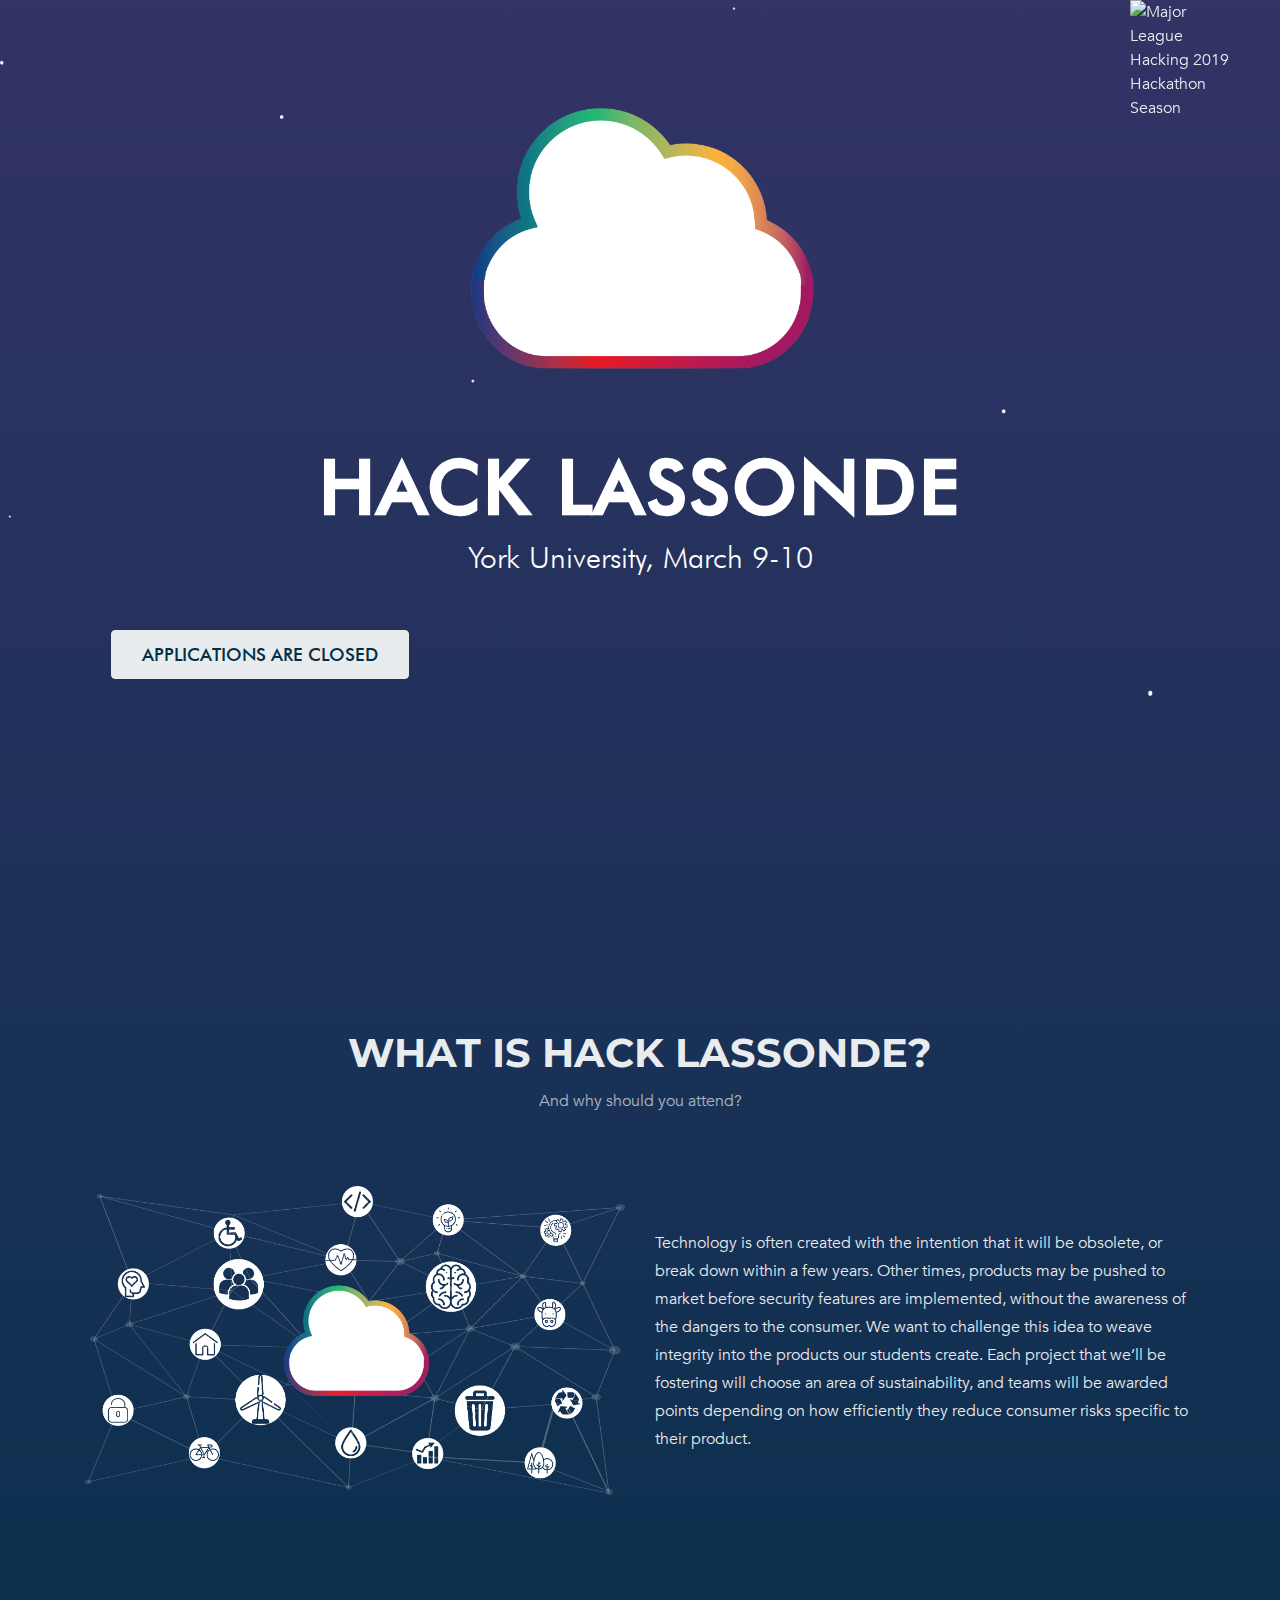
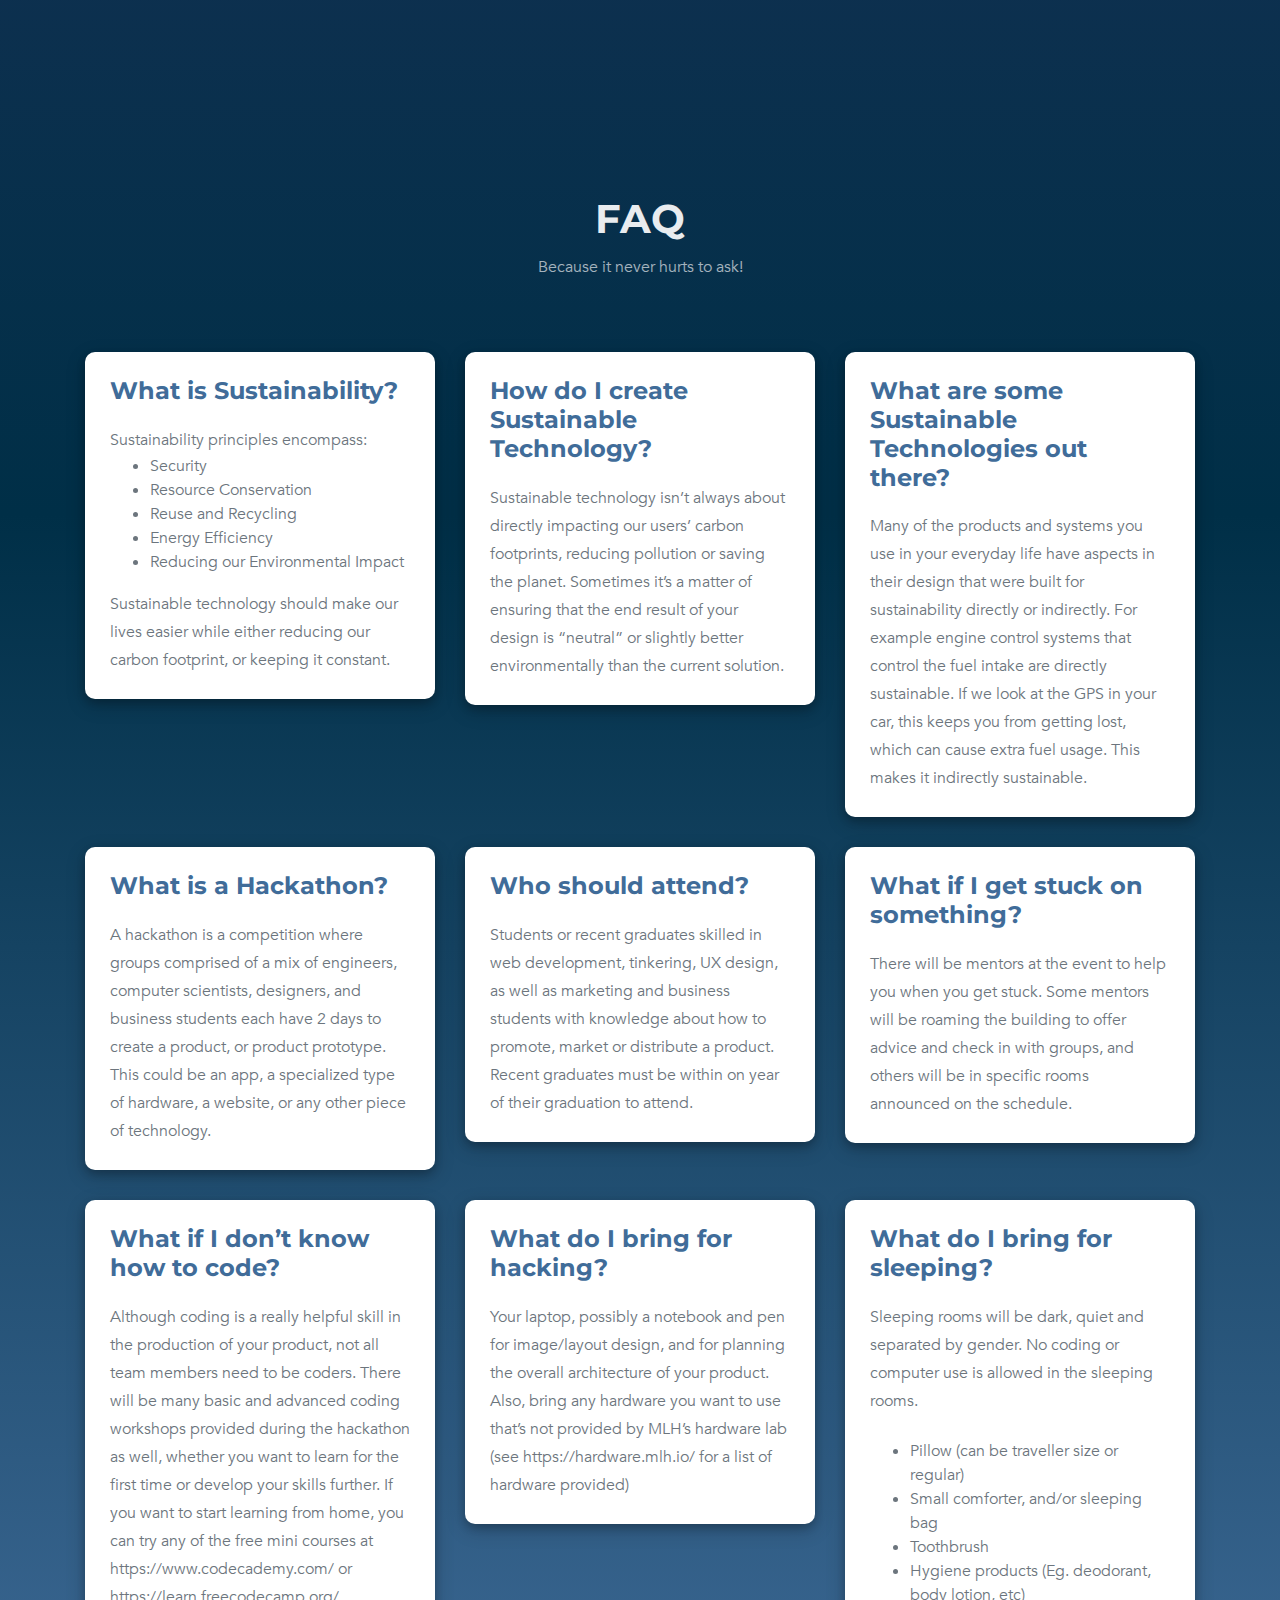
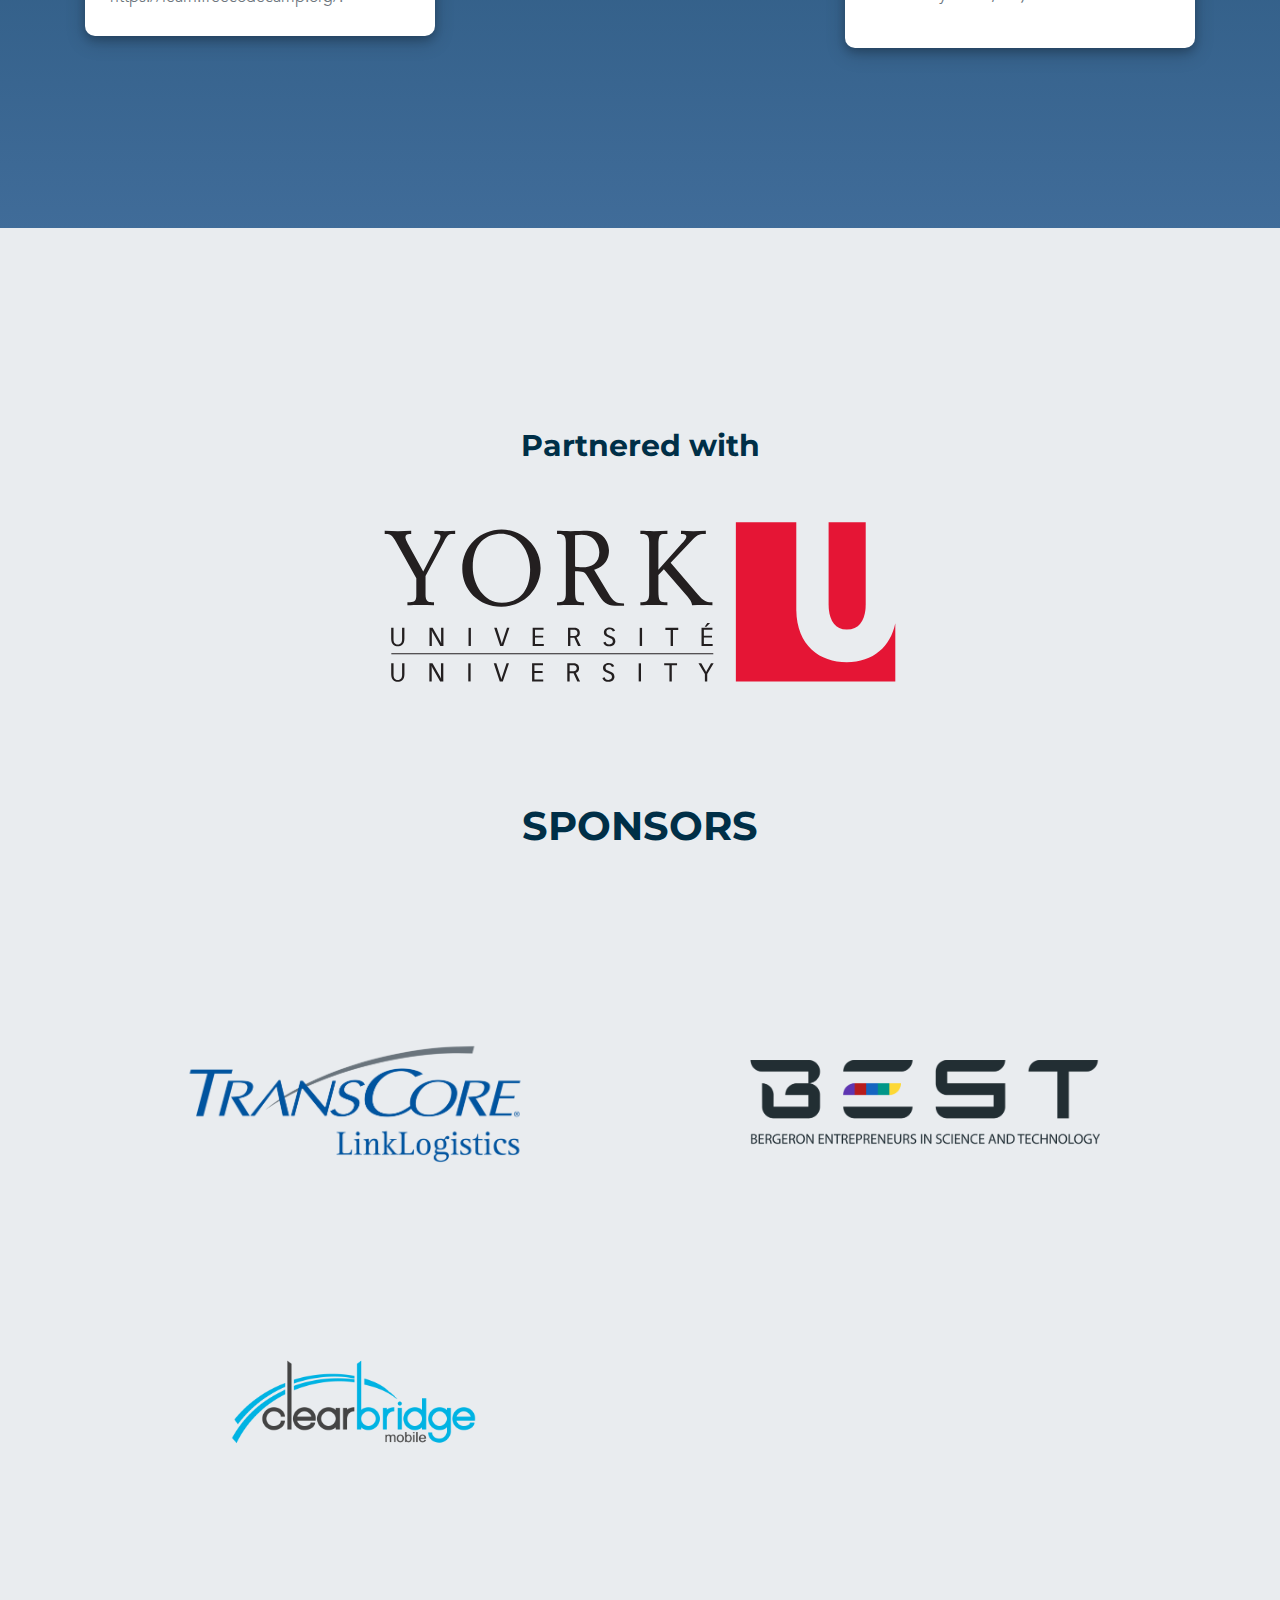
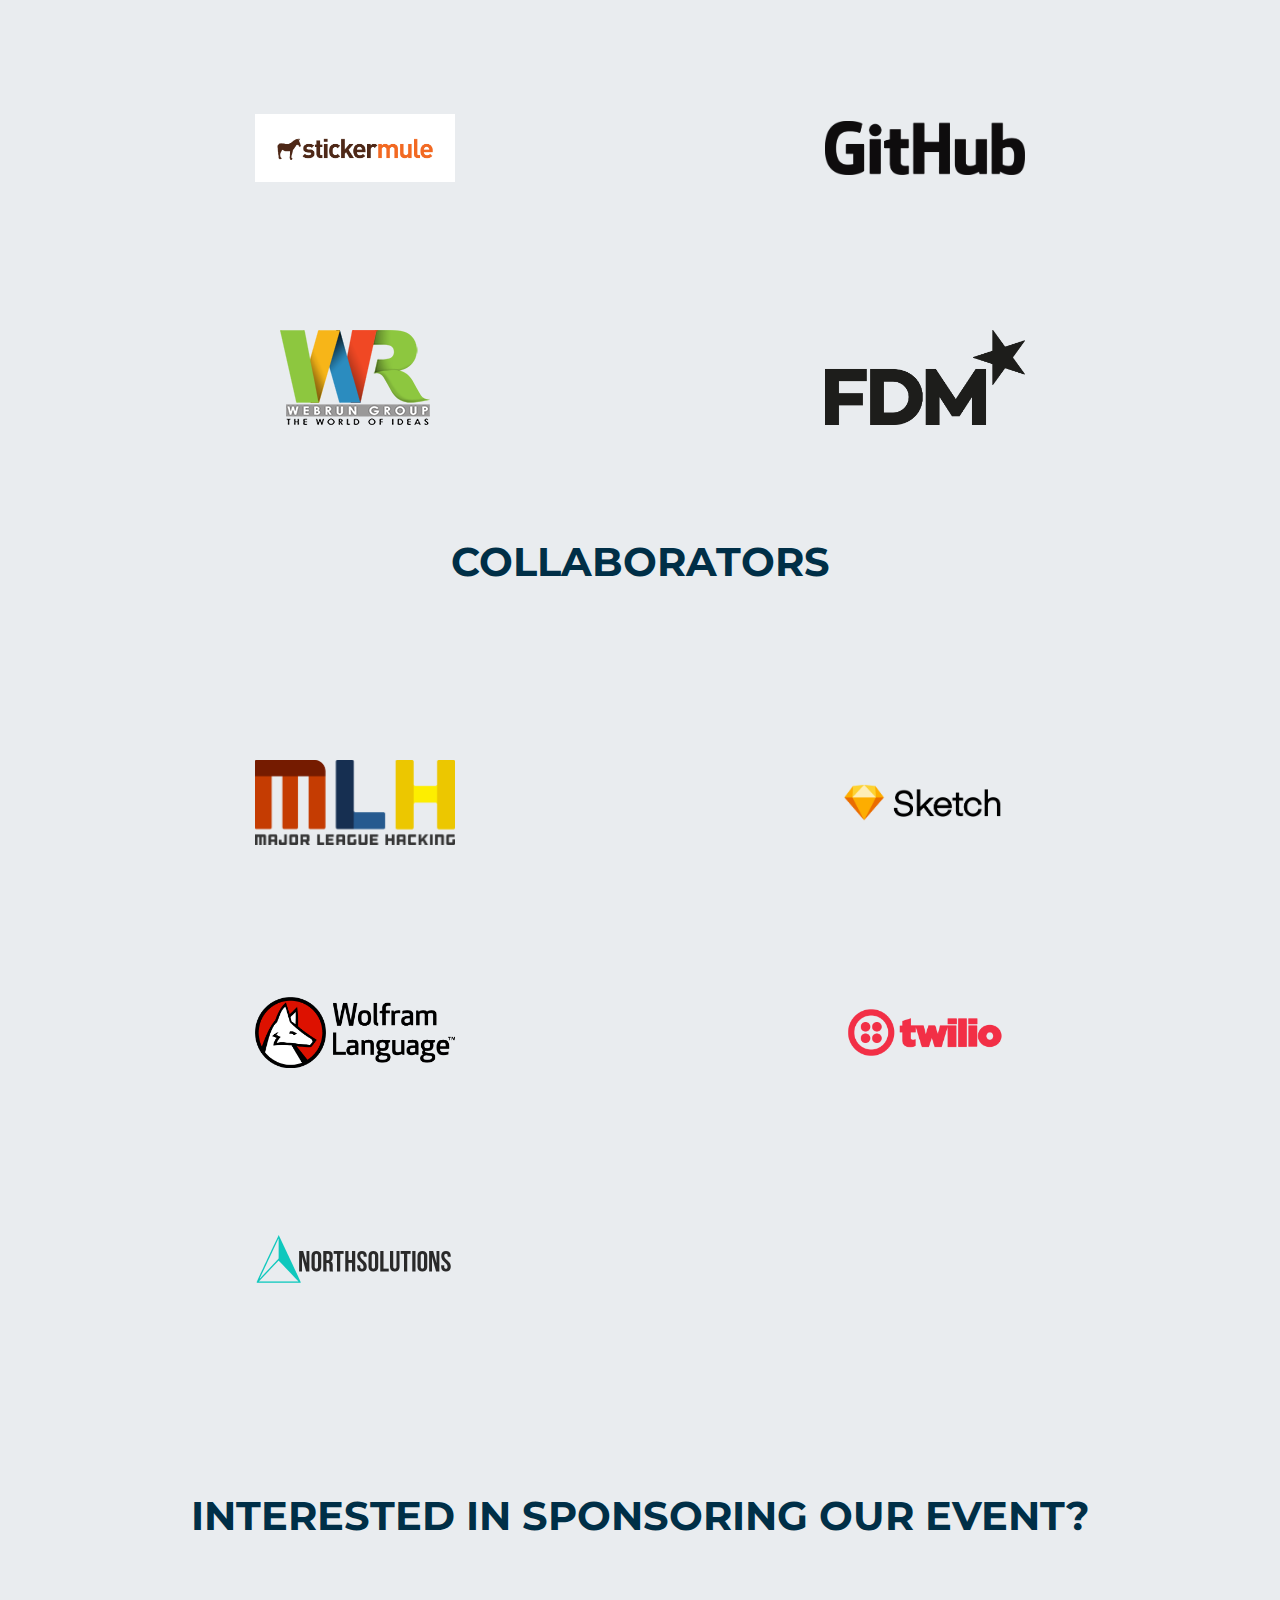
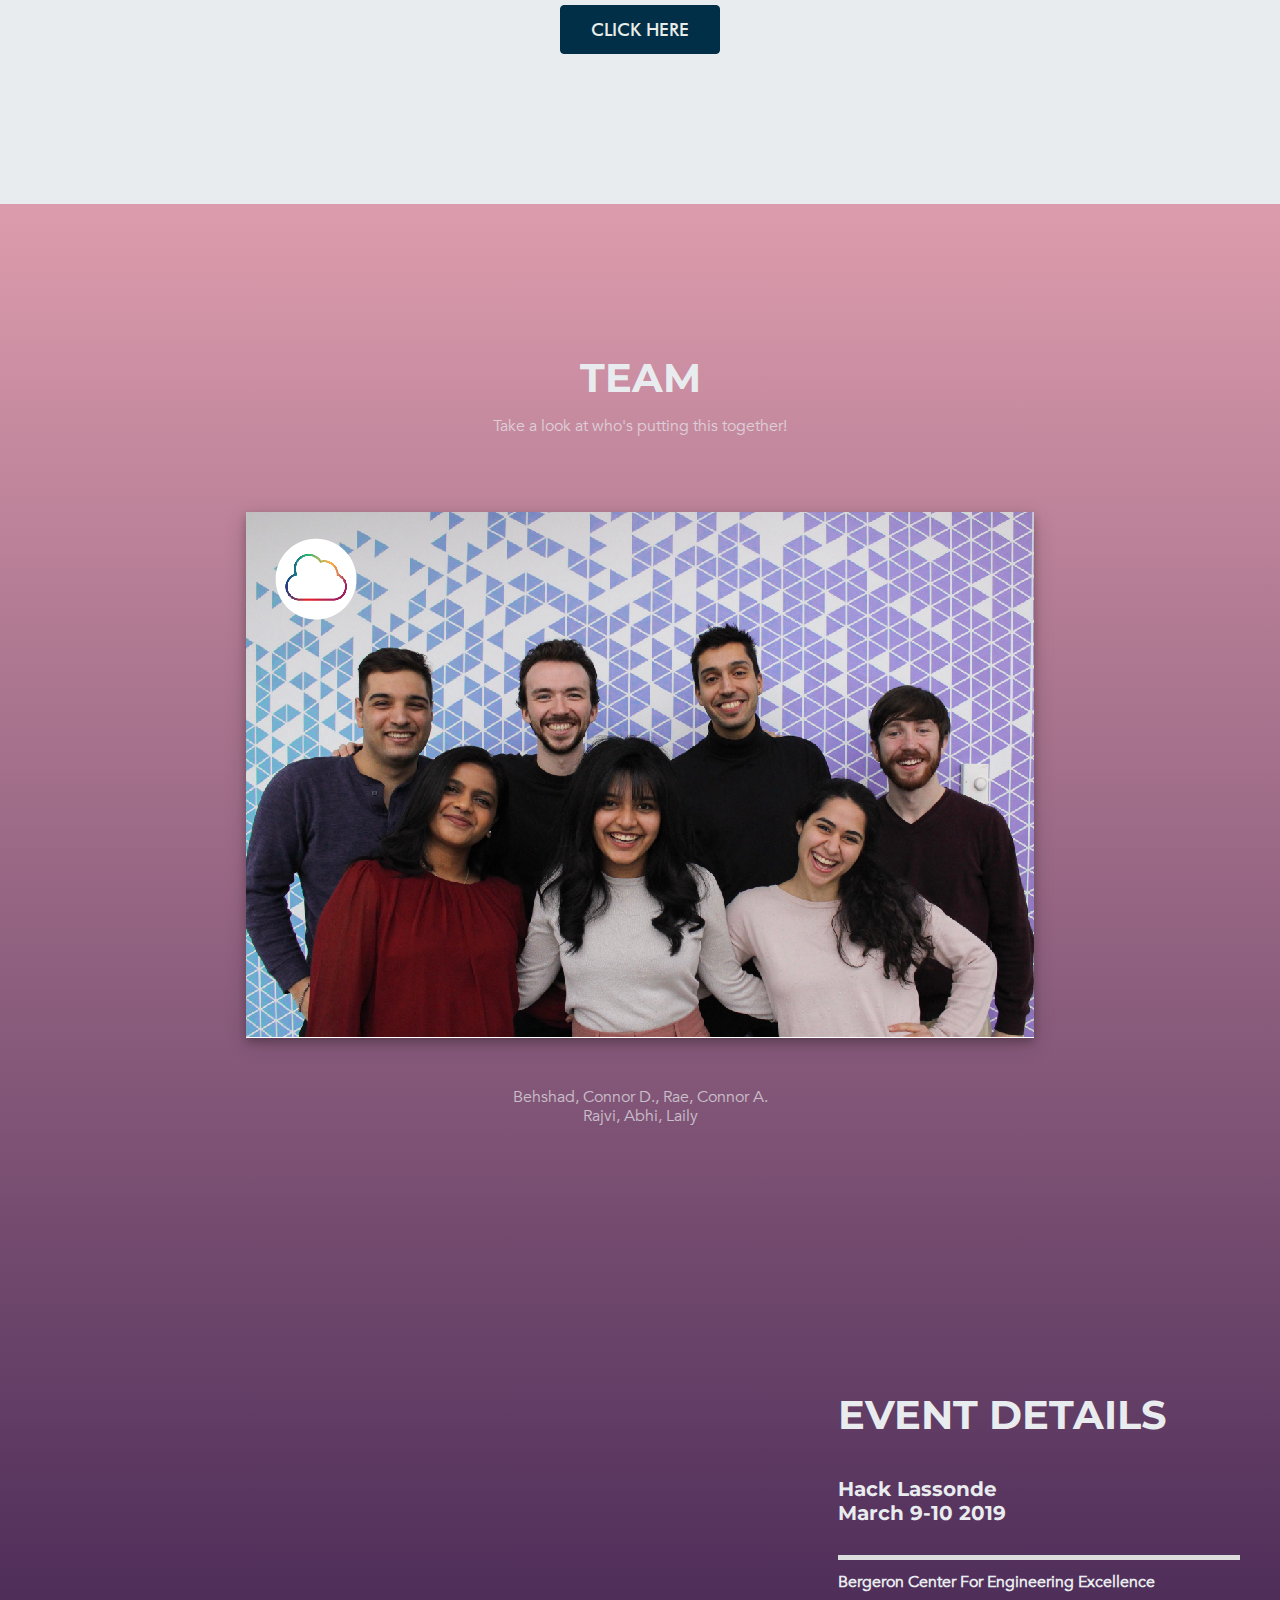
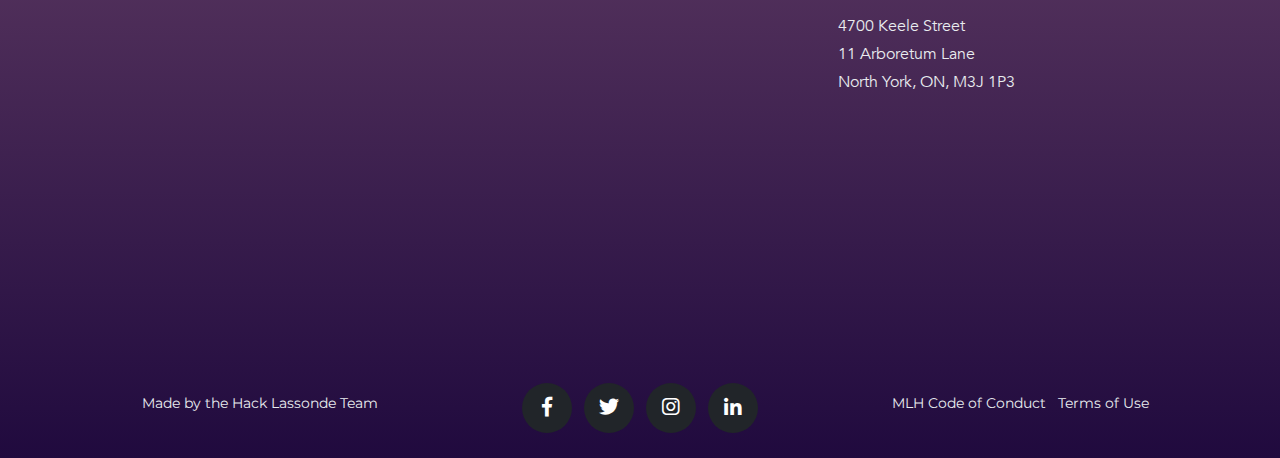
==== index.html @ 2d8fe73e "Fixed centering" ====
<!DOCTYPE html>
<html lang="en">

<head>

  <meta charset="utf-8">
  <meta name="viewport" content="width=device-width, initial-scale=1, shrink-to-fit=no">
  <meta name="description" content="">
  <meta name="author" content="">

  <title>Hack Lassonde</title>

  <!-- Bootstrap core CSS -->
  <link href="vendor/bootstrap/css/bootstrap.min.css" rel="stylesheet">

  <!-- Custom fonts for this template -->
  <link href="vendor/fontawesome-free/css/all.min.css" rel="stylesheet" type="text/css">
  <link href="https://fonts.googleapis.com/css?family=Montserrat:400,700" rel="stylesheet" type="text/css">
  <link href='https://fonts.googleapis.com/css?family=Kaushan+Script' rel='stylesheet' type='text/css'>
  <link href='https://fonts.googleapis.com/css?family=Droid+Serif:400,700,400italic,700italic' rel='stylesheet' type='text/css'>
  <link href='https://fonts.googleapis.com/css?family=Roboto+Slab:400,100,300,700' rel='stylesheet' type='text/css'>
  <link rel="icon" href="img/cloud_opaque.png" type="image/x-icon">

  <!-- Custom styles for this template -->
  <link href="css/agency.css" rel="stylesheet">

</head>
<a id="mlh-trust-badge" style="display:block;max-width:100px;min-width:60px;position:fixed;right:50px;top:0;width:10%;z-index:10000" href="https://mlh.io/seasons/na-2019/events?utm_source=na-hackathon&utm_medium=TrustBadge&utm_campaign=2019-season&utm_content=white" target="_blank"><img src="https://s3.amazonaws.com/logged-assets/trust-badge/2019/mlh-trust-badge-2019-white.svg" alt="Major League Hacking 2019 Hackathon Season" style="width:100%"></a>
<body id="page-top">

  <!-- Navigation -->
  <!-- <nav class="navbar navbar-expand-lg navbar-dark fixed-top" id="mainNav">
    <div class="container">
      <a class="navbar-brand js-scroll-trigger" href="#page-top">HackLassonde</a>
      <button class="navbar-toggler navbar-toggler-right" type="button" data-toggle="collapse" data-target="#navbarResponsive"
        aria-controls="navbarResponsive" aria-expanded="false" aria-label="Toggle navigation">
        Menu
        <i class="fas fa-bars"></i>
      </button>
      <div class="collapse navbar-collapse" id="navbarResponsive">
        <ul class="navbar-nav text-uppercase ml-auto">
          <li class="nav-item">
            <a class="nav-link js-scroll-trigger" href="#sponsors">sponsors</a>
          </li>
          <li class="nav-item">
            <a class="nav-link js-scroll-trigger" href="#FAQ">FAQ</a>
          </li>
          <li class="nav-item">
            <a class="nav-link js-scroll-trigger" href="#about">About</a>
          </li>
          <li class="nav-item">
            <a class="nav-link js-scroll-trigger" href="#team">Team</a>
          </li>
          <li class="nav-item">
            <a class="nav-link js-scroll-trigger" href="#contact">Location</a>
          </li>
        </ul>
      </div>
    </div>
  </nav> -->

  <!-- Header -->
  <header class="masthead">
    
    <div class="container">
      <div class="intro-text">
        <img class="header-cloud" src="./img/cloud_opaque.png" alt="">
        <div class="intro-heading text-uppercase">Hack Lassonde</div>
        <div class="intro-lead-in">York University, March 9-10</div>
        <div class="row">
          <div class="col-lg-4"><a class="btn btn-primary btn-xl text-uppercase button-space " href="" target="_blank">Applications are Closed</a><br></div>
          
        </div>
          <!--<div class="row">
            </div>
            <div class="col-lg-4">
              <a class="typeform-share btn btn-primary btn-xl text-uppercase button-space" href="https://hacklassonde1.typeform.com/to/OQVfXn" data-mode="drawer_left" target="_blank">Volunteer application</a> <script> (function() { var qs,js,q,s,d=document, gi=d.getElementById, ce=d.createElement, gt=d.getElementsByTagName, id="typef_orm_share", b="https://embed.typeform.com/"; if(!gi.call(d,id)){ js=ce.call(d,"script"); js.id=id; js.src=b+"embed.js"; q=gt.call(d,"script")[0]; q.parentNode.insertBefore(js,q) } })() </script><br>
            </div>
            <div class="col-lg-4">
              <a class="typeform-share btn btn-primary btn-xl text-uppercase button-space" href="https://hacklassonde1.typeform.com/to/SZnZGF" data-mode="drawer_left" target="_blank">Mentorship application</a> <script> (function() { var qs,js,q,s,d=document, gi=d.getElementById, ce=d.createElement, gt=d.getElementsByTagName, id="typef_orm_share", b="https://embed.typeform.com/"; if(!gi.call(d,id)){ js=ce.call(d,"script"); js.id=id; js.src=b+"embed.js"; q=gt.call(d,"script")[0]; q.parentNode.insertBefore(js,q) } })() </script><br>
              <div class="col-sm-1"></div>
            </div>
            <div class="col-lg-4">
              <a class="btn btn-primary btn-xl text-uppercase js-scroll-trigger button-space " href="#sponsors">Sponsorship details</a>
            </div>
            
          </div>-->
          
          

          <!--<div class="row">
            <div class="col-lg-12 text-center">
              <a class="btn btn-primary btn-xl text-uppercase js-scroll-trigger button-space" href="#FAQ">FAQ</a>
            </div>
          </div> -->          <!-- <div class="col-sm-3"></div> -->
        <!-- </div> -->
        

      </div>
      <div class="star-bg-1 star-bg-1-show" id="stars-1"></div>
      <div class="star-bg-2" id="stars-2"></div>
    </div>
    
  </header>

  <!-- sponsors -->
  <!-- <section id="sponsors">
    <div class="container">
      <div class="row">
        <div class="col-lg-12 text-center">
          <h2 class="section-heading text-uppercase">What is Hack Lassonde?</h2>
          <h3 class="section-subheading text-muted">And why should you attend?</h3>
        </div>
      </div>
      <div class="row text-center">
        <div class="col-md-4">
          <span class="fa-stack fa-4x">
            <i class="fas fa-circle fa-stack-2x text-primary"></i>
            <i class="fas fa-shopping-cart fa-stack-1x fa-inverse"></i>
          </span>
          <h4 class="service-heading">Sustainability</h4>
          <p class="text-muted">Sustainability is a very important topic in the Tech Sector today, and its the primary
            theme of our Hackathon.</p>
        </div>
        <div class="col-md-4">
          <span class="fa-stack fa-4x">
            <i class="fas fa-circle fa-stack-2x text-primary"></i>
            <i class="fas fa-lock fa-stack-1x fa-inverse"></i>
          </span>
          <h4 class="service-heading">Privacy</h4>
          <p class="text-muted">In technology, privacy is a very important sub issue of Sustainability. Many of our
            modern devices take in a plethora of data, and that data needs to be managed appropriately.</p>
        </div>
        <div class="col-md-4">
          <span class="fa-stack fa-4x">
            <i class="fas fa-circle fa-stack-2x text-primary"></i>
            <i class="fas fa-laptop fa-stack-1x fa-inverse"></i>
          </span>
          <h4 class="service-heading">Technology</h4>
          <p class="text-muted">In a hacking environment, you'll be introduced to a variety of new technologies that
            you haven't used before. </p>
        </div>

      </div>
    </div>
  </section> -->
  <section id="about">
    <div class="container">
      <div class="row">
        <div class="col-lg-12 text-center">
          <h2 class="section-heading text-uppercase">What is Hack Lassonde?</h2>
          <h3 class="section-subheading">And why should you attend?</h3>
        </div>
      </div>
      <div class="row">
        <div class="col-lg-6">
          <img class="node-img" src="./img/node_graphic.png" alt="">
        </div>
        <div class="col-lg-6 align-self-center">
          <p class="about-text">
            Technology is often created with the intention that it will be obsolete, or break down within a few years.
            Other times, products may be pushed to market before security features are implemented, without the
            awareness of the dangers to the consumer.
            We want to challenge this idea to weave integrity into the products our students create. Each project that
            we’ll be fostering will choose an area of sustainability, and teams will be awarded points depending on how
            efficiently they reduce consumer risks specific to their product.
          </p>

        </div>
      </div>
      
    </div>
  </section>

  <!-- FAQs -->
  <section id="FAQ">
    <div class="container">
      <div class="row">
        <div class="col-lg-12 text-center">
          <h2 class="section-heading">FAQ</h2>
          <h3 class="section-subheading">Because it never hurts to ask!</h3>
          <!-- <h3 class="section-subheading text-muted">Lorem ipsum dolor sit amet consectetur.</h3> -->
        </div>
      </div>
      <div class="row">
        <div class="col-md-4 col-sm-6 portfolio-item">
          <a class="portfolio-link" data-toggle="modal" href="#portfolioModal1">
            <!-- <img class="img-fluid" src="img/portfolio/01-thumbnail.jpg" alt=""> -->
          </a>
          <div class="portfolio-caption">
            <h4>What is Sustainability?</h4>
            <p class="text-muted">Sustainability principles encompass:</p>
            <ul class="text-muted">
              <li>Security</li>
              <li>Resource Conservation</li>
              <li>Reuse and Recycling</li>
              <li>Energy Efficiency</li>
              <li>Reducing our Environmental Impact</li>
            </ul>
            <p class="text-muted">Sustainable technology should make our lives easier while either reducing our carbon footprint, or keeping it constant.</p>
          </div>
        </div>
        <div class="col-md-4 col-sm-6 portfolio-item">
          <a class="portfolio-link" data-toggle="modal" href="#portfolioModal1">
            <!-- <img class="img-fluid" src="img/portfolio/01-thumbnail.jpg" alt=""> -->
          </a>
          <div class="portfolio-caption">
            <h4>How do I create Sustainable Technology?</h4>
            <p class="text-muted">Sustainable technology isn’t always about directly impacting our users’ carbon footprints, reducing pollution or saving the planet. Sometimes it’s a matter of ensuring that the end result of your design is “neutral” or slightly better environmentally than the current solution.</p>
          </div>
        </div>
        <div class="col-md-4 col-sm-6 portfolio-item">
          <a class="portfolio-link" data-toggle="modal" href="#portfolioModal1">
            <!-- <img class="img-fluid" src="img/portfolio/01-thumbnail.jpg" alt=""> -->
          </a>
          <div class="portfolio-caption">
            <h4>What are some Sustainable Technologies out there?</h4>
            <p class="text-muted">Many of the products and systems you use in your everyday life have aspects in their design that were built for sustainability directly or indirectly. For example engine control systems that control the fuel intake are directly sustainable. If we look at the GPS in your car, this keeps you from getting lost, which can cause extra fuel usage. This makes it indirectly sustainable.</p>
          </div>
        </div>
        <div class="col-md-4 col-sm-6 portfolio-item">
          <a class="portfolio-link" data-toggle="modal" href="#portfolioModal1">
            <!-- <img class="img-fluid" src="img/portfolio/01-thumbnail.jpg" alt=""> -->
          </a>
          <div class="portfolio-caption">
            <h4>What is a Hackathon?</h4>
            <p class="text-muted">A hackathon is a competition where groups comprised of a mix of engineers, computer
              scientists, designers, and business students each have 2 days to create a product, or product prototype.
              This could be an app, a specialized type of hardware, a website, or any other piece of technology. </p>
          </div>
        </div>
        <div class="col-md-4 col-sm-6 portfolio-item">
          <a class="portfolio-link" data-toggle="modal" href="#portfolioModal2">

            <!-- <img class="img-fluid" src="img/portfolio/02-thumbnail.jpg" alt=""> -->
          </a>
          <div class="portfolio-caption">
            <h4>Who should attend?</h4>
            <p class="text-muted">Students or recent graduates skilled in web development, tinkering, UX design, as
              well as marketing and business students with knowledge about how to promote, market or distribute a
              product.</p>
              <p class="text-muted">Recent graduates must be within on year of their graduation to attend.</p>
          </div>
        </div>

        <div class="col-md-4 col-sm-6 portfolio-item">
          <a class="portfolio-link" data-toggle="modal" href="#portfolioModal4">
            <!-- <img class="img-fluid" src="img/portfolio/04-thumbnail.jpg" alt=""> -->
          </a>
          <div class="portfolio-caption">
            <h4>What if I get stuck on something?</h4>
            <p class="text-muted">There will be mentors at the event to help you when you get stuck. Some mentors will
              be roaming the building to offer advice and check in with groups, and others will be in specific rooms
              announced on the schedule.</p>
          </div>
        </div>
        <div class="col-md-4 col-sm-6 portfolio-item">
          <a class="portfolio-link" data-toggle="modal" href="#portfolioModal3">

            <!-- <img class="img-fluid" src="img/portfolio/03-thumbnail.jpg" alt=""> -->
          </a>
          <div class="portfolio-caption">
            <h4>What if I don’t know how to code?</h4>
            <p class="text-muted">Although coding is a really helpful skill in the production of your product, not all
              team members need to be coders. There will be many basic and advanced coding workshops provided during
              the hackathon as well, whether you want to learn for the first time or develop your skills further.

              If you want to start learning from home, you can try any of the free mini courses at
              https://www.codecademy.com/ or https://learn.freecodecamp.org/.
            </p>
          </div>
        </div>
        <div class="col-md-4 col-sm-6 portfolio-item">
          <a class="portfolio-link" data-toggle="modal" href="#portfolioModal5">
            <!-- <img class="img-fluid" src="img/portfolio/05-thumbnail.jpg" alt=""> -->
          </a>
          <div class="portfolio-caption">
            <h4>What do I bring for hacking?
            </h4>
            <p class="text-muted">Your laptop, possibly a notebook and pen for image/layout design, and for planning
              the overall architecture of your product. Also, bring any hardware you want to use that’s not provided by
              MLH’s hardware lab (see https://hardware.mlh.io/ for a list of hardware provided)
            </p>
          </div>
        </div>
        <div class="col-md-4 col-sm-6 portfolio-item">
          <a class="portfolio-link" data-toggle="modal" href="#portfolioModal6">
            <!-- <img class="img-fluid" src="img/portfolio/06-thumbnail.jpg" alt=""> -->
          </a>
          <div class="portfolio-caption">
            <h4>What do I bring for sleeping?
            </h4>
            <p class="text-muted">Sleeping rooms will be dark, quiet and separated by gender. No coding or computer use
              is allowed in the sleeping rooms.</p> </br>
            <ul class="text-muted faq-list">
              <li>Pillow (can be traveller size or regular) </li>
              <li>Small comforter, and/or sleeping bag</li>
              <li>Toothbrush</li>
              <li>Hygiene products (Eg. deodorant, body lotion, etc)</li>
            </ul>

          </div>
        </div>
      </div>
    </div>
  </section>

  <!-- sponsors -->
  <section id="sponsors">
    <div class="sponsor-cont container">
      <div class="row">
        <div class="col-lg-12 text-center">
          <h2 class="sponsor-subheading">Partnered with</h2>
        </div>
      </div>
      <div class="row">
        <div class="col-lg-12 sponsor-holder-partner">
          <a href="http://www.yorku.ca/index.html">
            <img class="sponsor-img-partner" src="./img/logos/Logo_York_University.svg" alt="">
          </a>
        </div>
      </div>
      <div class="col-lg-12 text-center">
          <h2 class="section-heading sponsor-heading">SPONSORS</h2>
        </div>
      <!-- Gold Sponsors -->
      <h3 class="sponsor-header">Gold Sponsors</h3>
      <div class="row">
        <div class="col-lg-6">
          <div class="sponsor-holder-gold">
            <a href="https://www.transcore.ca/">
              <img class="sponsor-img-gold" src="./img/TransCore_Link_Logistics_300dpi.png" alt="">
            </a>
          </div>

          <div class="sponsor-holder-gold">
            <a href="https://clearbridgemobile.com/">
              <img class="sponsor-img-gold" src="./img/Clearbridge_Large_Logo.png" alt="">
            </a>
          </div>
          
        </div>
        <div class="col-lg-6">
          <div class="sponsor-holder-gold">
            <a href="http://www.bestlassonde.ca/">
              <img class="sponsor-img-gold" src="./img/logos/best-logo.png" alt="">
            </a>
          </div>
        </div>
      </div>
      <!-- Silver Sponsors -->
      <h3 class="sponsor-header">Silver Sponsors</h3>
      <div class="row">
        <div class="col horz">
          <div class="sponsor-holder-silver">
            <a href="http://hackp.ac/mlh-stickermule-hackathons">
              <img class="sponsor-img-silver" src="./img/sticker-mule-logo-light.png" alt="">
            </a>
          </div>
          <div class="sponsor-holder-silver">
            <a href="http://www.webrun.ca/">
              <img class="sponsor-img-silver" src="./img/Webrun-Logo.png" alt="">
            </a>
          </div>
          
        </div>
        <div class="col horz">
        <div class="sponsor-holder-silver">
        <a href="https://github.com/">
              <img class="sponsor-img-silver" src="./img/github-logo.png" alt="">
            </a>
            
          </div>
        <div class="sponsor-holder-silver">
        <a href="https://www.fdmgroup.com/en-ca/ca-home/">
              <img class="sponsor-img-silver" src="./img/FDM-Logo.png" alt="">
            </a>
            
          </div>
          
        </div>
      </div>
      <div class="col-lg-12 text-center">
        <h2 class="section-heading sponsor-heading" style="padding-top: 30px">COLLABORATORS</h2>
      </div>
      <!-- Collaborators -->
      <h3 class="sponsor-header">Silver Sponsors</h3>
      <div class="row">
        <div class="col horz">

          <div class="sponsor-holder-silver">
            <a href="https://mlh.io/">
              <img class="sponsor-img-silver" src="./img/mlh-logo-color.png" alt="">
            </a>
          </div>
          <div class="sponsor-holder-silver">
            <a href="https://www.wolframalpha.com/">
              <img class="sponsor-img-silver" src="./img/wolfram-language-text-logo.png" alt="">
            </a>
          </div>
          <div class="sponsor-holder-silver">
            <a href="https://www.north.solutions/">
              <img class="sponsor-img-silver" src="./img/northsolutions2.png" alt="">
            </a>
          </div>
        </div>
        <div class="col horz">
          <div class="sponsor-holder-silver">
            <a href="https://sketchapp.com/">
              <img class="sponsor-img-silver" src="./img/sketch-logo-light-transparent@2x.png" alt="">
            </a>
          </div>

          <div class="sponsor-holder-silver">
            <a href="https://www.twilio.com/">
              <img class="sponsor-img-silver" src="./img/twilio-logo-red.png" alt="">
            </a>
          </div>
        </div>
      </div>

      <div class="row">
        <div class="col-lg-12 text-center">
          <h2 class="sponsor-heading sponsor-q section-heading text-uppercase">Interested in Sponsoring our Event?</h2>
          <a class="btn btn-primary btn-xl text-uppercase js-scroll-trigger button-space" id="sponsor-button" href="./HackLassonde Sponsorship Package v2.pdf">Click
            Here</a>
        </div>
      </div>
    </div>
  </section>

  <!-- TEAM -->
  <section id="team">
    <div class="container">
      <div class="row">
        <div class="col-lg-12 text-center">
          <h2 class="section-heading">TEAM</h2>
          <h3 class="section-subheading">Take a look at who's putting this together!</h3>
        </div>
        
        <div class="row"><img class="team-pic-2" src="img/team.jpg" /></div>
        <!-- TODO: FUTURE PLAN - TEAM RELATED CONTENT WITH GROUP PHOTO 
        <p class="text-muted" style="text-align: center">Beshad, Connor D., Rae, Connor A.</br>Rajvi, Abhi, Laily</p>
        -->
      </div>
      <h3 class="text-center section-subheading">Behshad, Connor D., Rae, Connor A.</br>Rajvi, Abhi, Laily</h3>
    </div>
  </section>


  <!-- About -->
  <!-- <section id="about">
    <div class="container">
      <div class="row">
        <div class="col-lg-12 text-center">
          <h2 class="section-heading text-uppercase">About</h2>
          <h3 class="section-subheading text-muted">Lorem ipsum dolor sit amet consectetur.</h3>
        </div>
      </div>
      <div class="row">
        <div class="col-lg-12">
          <ul class="timeline">
            <li>
              <div class="timeline-image">
                <img class="rounded-circle img-fluid" src="img/about/1.jpg" alt="">
              </div>
              <div class="timeline-panel">
                <div class="timeline-heading">
                  <h4>2009-2011</h4>
                  <h4 class="subheading">Our Humble Beginnings</h4>
                </div>
                <div class="timeline-body">
                  <p class="text-muted">Lorem ipsum dolor sit amet, consectetur adipisicing elit. Sunt ut voluptatum
                    eius sapiente, totam reiciendis temporibus qui quibusdam, recusandae sit vero unde, sed, incidunt
                    et ea quo dolore laudantium consectetur!</p>
                </div>
              </div>
            </li>
            <li class="timeline-inverted">
              <div class="timeline-image">
                <img class="rounded-circle img-fluid" src="img/about/2.jpg" alt="">
              </div>
              <div class="timeline-panel">
                <div class="timeline-heading">
                  <h4>March 2011</h4>
                  <h4 class="subheading">An Agency is Born</h4>
                </div>
                <div class="timeline-body">
                  <p class="text-muted">Lorem ipsum dolor sit amet, consectetur adipisicing elit. Sunt ut voluptatum
                    eius sapiente, totam reiciendis temporibus qui quibusdam, recusandae sit vero unde, sed, incidunt
                    et ea quo dolore laudantium consectetur!</p>
                </div>
              </div>
            </li>
            <li>
              <div class="timeline-image">
                <img class="rounded-circle img-fluid" src="img/about/3.jpg" alt="">
              </div>
              <div class="timeline-panel">
                <div class="timeline-heading">
                  <h4>December 2012</h4>
                  <h4 class="subheading">Transition to Full Service</h4>
                </div>
                <div class="timeline-body">
                  <p class="text-muted">Lorem ipsum dolor sit amet, consectetur adipisicing elit. Sunt ut voluptatum
                    eius sapiente, totam reiciendis temporibus qui quibusdam, recusandae sit vero unde, sed, incidunt
                    et ea quo dolore laudantium consectetur!</p>
                </div>
              </div>
            </li>
            <li class="timeline-inverted">
              <div class="timeline-image">
                <img class="rounded-circle img-fluid" src="img/about/4.jpg" alt="">
              </div>
              <div class="timeline-panel">
                <div class="timeline-heading">
                  <h4>July 2014</h4>
                  <h4 class="subheading">Phase Two Expansion</h4>
                </div>
                <div class="timeline-body">
                  <p class="text-muted">Lorem ipsum dolor sit amet, consectetur adipisicing elit. Sunt ut voluptatum
                    eius sapiente, totam reiciendis temporibus qui quibusdam, recusandae sit vero unde, sed, incidunt
                    et ea quo dolore laudantium consectetur!</p>
                </div>
              </div>
            </li>
            <li class="timeline-inverted">
              <div class="timeline-image">
                <h4>Be Part
                  <br>Of Our
                  <br>Story!</h4>
              </div>
            </li>
          </ul>
        </div>
      </div>
    </div>
  </section> -->

  <!-- Team -->
  <!-- <section class="bg-light" id="team">
    <div class="container">
      <div class="row">
        <div class="col-lg-12 text-center">
          <h2 class="section-heading text-uppercase">Our Amazing Team</h2>
          <h3 class="section-subheading text-muted">Excited engineers, striving for sustainability.</h3>
        </div>
      </div>
      <div class="row">
        <div class="col-sm-4">
          <div class="team-member">
            <img class="mx-auto rounded-circle" src="img/team/1.jpg" alt="">
            <h4>Kay Garland</h4>
            <p class="text-muted">Lead Designer</p>
            <ul class="list-inline social-buttons">
              <li class="list-inline-item">
                <a href="#">
                  <i class="fab fa-twitter"></i>
                </a>
              </li>
              <li class="list-inline-item">
                <a href="#">
                  <i class="fab fa-facebook-f"></i>
                </a>
              </li>
              <li class="list-inline-item">
                <a href="#">
                  <i class="fab fa-linkedin-in"></i>
                </a>
              </li>
            </ul>
          </div>
        </div>
        <div class="col-sm-4">
          <div class="team-member">
            <img class="mx-auto rounded-circle" src="img/team/2.jpg" alt="">
            <h4>Larry Parker</h4>
            <p class="text-muted">Lead Marketer</p>
            <ul class="list-inline social-buttons">
              <li class="list-inline-item">
                <a href="#">
                  <i class="fab fa-twitter"></i>
                </a>
              </li>
              <li class="list-inline-item">
                <a href="#">
                  <i class="fab fa-facebook-f"></i>
                </a>
              </li>
              <li class="list-inline-item">
                <a href="#">
                  <i class="fab fa-linkedin-in"></i>
                </a>
              </li>
            </ul>
          </div>
        </div>
        <div class="col-sm-4">
          <div class="team-member">
            <img class="mx-auto rounded-circle" src="img/team/3.jpg" alt="">
            <h4>Diana Pertersen</h4>
            <p class="text-muted">Lead Developer</p>
            <ul class="list-inline social-buttons">
              <li class="list-inline-item">
                <a href="#">
                  <i class="fab fa-twitter"></i>
                </a>
              </li>
              <li class="list-inline-item">
                <a href="#">
                  <i class="fab fa-facebook-f"></i>
                </a>
              </li>
              <li class="list-inline-item">
                <a href="#">
                  <i class="fab fa-linkedin-in"></i>
                </a>
              </li>
            </ul>
          </div>
        </div>
      </div>
      <div class="row">
        <div class="col-lg-8 mx-auto text-center">
          <p class="large text-muted">Lorem ipsum dolor sit amet, consectetur adipisicing elit. Aut eaque, laboriosam
            veritatis, quos non quis ad perspiciatis, totam corporis ea, alias ut unde.</p>
        </div>
      </div>
    </div>
  </section> -->



  <!-- Where is it -->
  <div class="map-container">
    <div class="map">
      <iframe src="https://www.google.com/maps/embed?pb=!1m18!1m12!1m3!1d2880.989690939639!2d-79.5081484344984!3d43.773072829117275!2m3!1f0!2f0!3f0!3m2!1i1024!2i768!4f13.1!3m3!1m2!1s0x882b2e2fabd758d3%3A0x64c7d90c8068b6bf!2sBergeron+Centre+for+Engineering+Excellence!5e0!3m2!1sen!2sca!4v1545241712295"
        width="100%" height="500" frameborder="0" style="border:0" allowfullscreen></iframe>
    </div>
    <div class="map-info">
      <h1>EVENT DETAILS</h1>
      <h5 class="section-subheading" style="padding: 0px 0px 30px 0px; border-bottom: 5px #DDDDDD solid;">Hack Lassonde</br>March
        9-10 2019</h5>
      <p><strong>Bergeron Center For Engineering Excellence</strong></p>
      <p>4700 Keele Street</br>11 Arboretum Lane</br>North York, ON, M3J 1P3</p>
    </div>

  </div>
  <!-- <div class="col-lg-12 text-center">
          <h2 class="section-heading text-uppercase">WHERE IS IT</h2>
          <h3 class="section-subheading" id="white">The Bergeron Centre for Engineering Excellence at York University
            Keele Campus</h3>
        </div> -->


  <!-- Footer -->
  <footer>
    <div class="container">
      <div class="row">
        <div class="col-md-4">
          <!-- <span class="copyright">Copyright &copy; Your Website 2018</span> -->
          <span class="copyright">Made by the Hack Lassonde Team</span>
        </div>
        <div class="col-md-4">
          <ul class="list-inline social-buttons">
            <li class="list-inline-item">
              <a href="https://www.facebook.com/hacklassonde/">
                <i class="fab fa-facebook-f"></i>
              </a>
            </li>
            <li class="list-inline-item">
              <a href="https://twitter.com/hacklassonde?lang=en">
                <i class="fab fa-twitter"></i>
              </a>
            </li>
            <li class="list-inline-item">
              <a href="https://www.instagram.com/hacklassonde/?hl=en">
                <i class="fab fa-instagram"></i>
              </a>
            </li>
            <li class="list-inline-item">
              <a href="https://www.linkedin.com/company/hack-lassonde/?originalSubdomain=ca">
                <i class="fab fa-linkedin-in"></i>
              </a>
            </li>
          </ul>
        </div>
        <div class="col-md-4">
          <ul class="list-inline quicklinks">
            <li class="list-inline-item">
              <a href="https://static.mlh.io/docs/mlh-code-of-conduct.pdf">MLH Code of Conduct</a>
            </li>
            <li class="list-inline-item">
              <a href="#">Terms of Use</a>
            </li>
          </ul
        </div>
      </div>
    </div>
  </footer>

  <!-- Bootstrap core JavaScript -->
  <script src="vendor/jquery/jquery.min.js"></script>
  <script src="vendor/bootstrap/js/bootstrap.bundle.min.js"></script>

  <!-- Plugin JavaScript -->
  <script src="vendor/jquery-easing/jquery.easing.min.js"></script>

  <!-- Contact form JavaScript -->
  <script src="js/jqBootstrapValidation.js"></script>
  <script src="js/contact_me.js"></script>

  <!-- Custom scripts for this template -->
  <script src="js/agency.min.js"></script>
  <script src="js/star-script.js"></script>
</body>

</html>
---- vendor/fontawesome-free/css/all.min.css ----
/*!
 * Font Awesome Free 5.3.1 by @fontawesome - https://fontawesome.com
 * License - https://fontawesome.com/license/free (Icons: CC BY 4.0, Fonts: SIL OFL 1.1, Code: MIT License)
 */
.fa,.fab,.fal,.far,.fas{-moz-osx-font-smoothing:grayscale;-webkit-font-smoothing:antialiased;display:inline-block;font-style:normal;font-variant:normal;text-rendering:auto;line-height:1}.fa-lg{font-size:1.33333em;line-height:.75em;vertical-align:-.0667em}.fa-xs{font-size:.75em}.fa-sm{font-size:.875em}.fa-1x{font-size:1em}.fa-2x{font-size:2em}.fa-3x{font-size:3em}.fa-4x{font-size:4em}.fa-5x{font-size:5em}.fa-6x{font-size:6em}.fa-7x{font-size:7em}.fa-8x{font-size:8em}.fa-9x{font-size:9em}.fa-10x{font-size:10em}.fa-fw{text-align:center;width:1.25em}.fa-ul{list-style-type:none;margin-left:2.5em;padding-left:0}.fa-ul>li{position:relative}.fa-li{left:-2em;position:absolute;text-align:center;width:2em;line-height:inherit}.fa-border{border:.08em solid #eee;border-radius:.1em;padding:.2em .25em .15em}.fa-pull-left{float:left}.fa-pull-right{float:right}.fa.fa-pull-left,.fab.fa-pull-left,.fal.fa-pull-left,.far.fa-pull-left,.fas.fa-pull-left{margin-right:.3em}.fa.fa-pull-right,.fab.fa-pull-right,.fal.fa-pull-right,.far.fa-pull-right,.fas.fa-pull-right{margin-left:.3em}.fa-spin{animation:fa-spin 2s infinite linear}.fa-pulse{animation:fa-spin 1s infinite steps(8)}@keyframes fa-spin{0%{transform:rotate(0deg)}to{transform:rotate(1turn)}}.fa-rotate-90{-ms-filter:"progid:DXImageTransform.Microsoft.BasicImage(rotation=1)";transform:rotate(90deg)}.fa-rotate-180{-ms-filter:"progid:DXImageTransform.Microsoft.BasicImage(rotation=2)";transform:rotate(180deg)}.fa-rotate-270{-ms-filter:"progid:DXImageTransform.Microsoft.BasicImage(rotation=3)";transform:rotate(270deg)}.fa-flip-horizontal{-ms-filter:"progid:DXImageTransform.Microsoft.BasicImage(rotation=0, mirror=1)";transform:scaleX(-1)}.fa-flip-vertical{transform:scaleY(-1)}.fa-flip-horizontal.fa-flip-vertical,.fa-flip-vertical{-ms-filter:"progid:DXImageTransform.Microsoft.BasicImage(rotation=2, mirror=1)"}.fa-flip-horizontal.fa-flip-vertical{transform:scale(-1)}:root .fa-flip-horizontal,:root .fa-flip-vertical,:root .fa-rotate-90,:root .fa-rotate-180,:root .fa-rotate-270{-webkit-filter:none;filter:none}.fa-stack{display:inline-block;height:2em;line-height:2em;position:relative;vertical-align:middle;width:2em}.fa-stack-1x,.fa-stack-2x{left:0;position:absolute;text-align:center;width:100%}.fa-stack-1x{line-height:inherit}.fa-stack-2x{font-size:2em}.fa-inverse{color:#fff}.fa-500px:before{content:"\f26e"}.fa-accessible-icon:before{content:"\f368"}.fa-accusoft:before{content:"\f369"}.fa-ad:before{content:"\f641"}.fa-address-book:before{content:"\f2b9"}.fa-address-card:before{content:"\f2bb"}.fa-adjust:before{content:"\f042"}.fa-adn:before{content:"\f170"}.fa-adversal:before{content:"\f36a"}.fa-affiliatetheme:before{content:"\f36b"}.fa-air-freshener:before{content:"\f5d0"}.fa-algolia:before{content:"\f36c"}.fa-align-center:before{content:"\f037"}.fa-align-justify:before{content:"\f039"}.fa-align-left:before{content:"\f036"}.fa-align-right:before{content:"\f038"}.fa-alipay:before{content:"\f642"}.fa-allergies:before{content:"\f461"}.fa-amazon:before{content:"\f270"}.fa-amazon-pay:before{content:"\f42c"}.fa-ambulance:before{content:"\f0f9"}.fa-american-sign-language-interpreting:before{content:"\f2a3"}.fa-amilia:before{content:"\f36d"}.fa-anchor:before{content:"\f13d"}.fa-android:before{content:"\f17b"}.fa-angellist:before{content:"\f209"}.fa-angle-double-down:before{content:"\f103"}.fa-angle-double-left:before{content:"\f100"}.fa-angle-double-right:before{content:"\f101"}.fa-angle-double-up:before{content:"\f102"}.fa-angle-down:before{content:"\f107"}.fa-angle-left:before{content:"\f104"}.fa-angle-right:before{content:"\f105"}.fa-angle-up:before{content:"\f106"}.fa-angry:before{content:"\f556"}.fa-angrycreative:before{content:"\f36e"}.fa-angular:before{content:"\f420"}.fa-ankh:before{content:"\f644"}.fa-app-store:before{content:"\f36f"}.fa-app-store-ios:before{content:"\f370"}.fa-apper:before{content:"\f371"}.fa-apple:before{content:"\f179"}.fa-apple-alt:before{content:"\f5d1"}.fa-apple-pay:before{content:"\f415"}.fa-archive:before{content:"\f187"}.fa-archway:before{content:"\f557"}.fa-arrow-alt-circle-down:before{content:"\f358"}.fa-arrow-alt-circle-left:before{content:"\f359"}.fa-arrow-alt-circle-right:before{content:"\f35a"}.fa-arrow-alt-circle-up:before{content:"\f35b"}.fa-arrow-circle-down:before{content:"\f0ab"}.fa-arrow-circle-left:before{content:"\f0a8"}.fa-arrow-circle-right:before{content:"\f0a9"}.fa-arrow-circle-up:before{content:"\f0aa"}.fa-arrow-down:before{content:"\f063"}.fa-arrow-left:before{content:"\f060"}.fa-arrow-right:before{content:"\f061"}.fa-arrow-up:before{content:"\f062"}.fa-arrows-alt:before{content:"\f0b2"}.fa-arrows-alt-h:before{content:"\f337"}.fa-arrows-alt-v:before{content:"\f338"}.fa-assistive-listening-systems:before{content:"\f2a2"}.fa-asterisk:before{content:"\f069"}.fa-asymmetrik:before{content:"\f372"}.fa-at:before{content:"\f1fa"}.fa-atlas:before{content:"\f558"}.fa-atom:before{content:"\f5d2"}.fa-audible:before{content:"\f373"}.fa-audio-description:before{content:"\f29e"}.fa-autoprefixer:before{content:"\f41c"}.fa-avianex:before{content:"\f374"}.fa-aviato:before{content:"\f421"}.fa-award:before{content:"\f559"}.fa-aws:before{content:"\f375"}.fa-backspace:before{content:"\f55a"}.fa-backward:before{content:"\f04a"}.fa-balance-scale:before{content:"\f24e"}.fa-ban:before{content:"\f05e"}.fa-band-aid:before{content:"\f462"}.fa-bandcamp:before{content:"\f2d5"}.fa-barcode:before{content:"\f02a"}.fa-bars:before{content:"\f0c9"}.fa-baseball-ball:before{content:"\f433"}.fa-basketball-ball:before{content:"\f434"}.fa-bath:before{content:"\f2cd"}.fa-battery-empty:before{content:"\f244"}.fa-battery-full:before{content:"\f240"}.fa-battery-half:before{content:"\f242"}.fa-battery-quarter:before{content:"\f243"}.fa-battery-three-quarters:before{content:"\f241"}.fa-bed:before{content:"\f236"}.fa-beer:before{content:"\f0fc"}.fa-behance:before{content:"\f1b4"}.fa-behance-square:before{content:"\f1b5"}.fa-bell:before{content:"\f0f3"}.fa-bell-slash:before{content:"\f1f6"}.fa-bezier-curve:before{content:"\f55b"}.fa-bible:before{content:"\f647"}.fa-bicycle:before{content:"\f206"}.fa-bimobject:before{content:"\f378"}.fa-binoculars:before{content:"\f1e5"}.fa-birthday-cake:before{content:"\f1fd"}.fa-bitbucket:before{content:"\f171"}.fa-bitcoin:before{content:"\f379"}.fa-bity:before{content:"\f37a"}.fa-black-tie:before{content:"\f27e"}.fa-blackberry:before{content:"\f37b"}.fa-blender:before{content:"\f517"}.fa-blind:before{content:"\f29d"}.fa-blogger:before{content:"\f37c"}.fa-blogger-b:before{content:"\f37d"}.fa-bluetooth:before{content:"\f293"}.fa-bluetooth-b:before{content:"\f294"}.fa-bold:before{content:"\f032"}.fa-bolt:before{content:"\f0e7"}.fa-bomb:before{content:"\f1e2"}.fa-bone:before{content:"\f5d7"}.fa-bong:before{content:"\f55c"}.fa-book:before{content:"\f02d"}.fa-book-open:before{content:"\f518"}.fa-book-reader:before{content:"\f5da"}.fa-bookmark:before{content:"\f02e"}.fa-bowling-ball:before{content:"\f436"}.fa-box:before{content:"\f466"}.fa-box-open:before{content:"\f49e"}.fa-boxes:before{content:"\f468"}.fa-braille:before{content:"\f2a1"}.fa-brain:before{content:"\f5dc"}.fa-briefcase:before{content:"\f0b1"}.fa-briefcase-medical:before{content:"\f469"}.fa-broadcast-tower:before{content:"\f519"}.fa-broom:before{content:"\f51a"}.fa-brush:before{content:"\f55d"}.fa-btc:before{content:"\f15a"}.fa-bug:before{content:"\f188"}.fa-building:before{content:"\f1ad"}.fa-bullhorn:before{content:"\f0a1"}.fa-bullseye:before{content:"\f140"}.fa-burn:before{content:"\f46a"}.fa-buromobelexperte:before{content:"\f37f"}.fa-bus:before{content:"\f207"}.fa-bus-alt:before{content:"\f55e"}.fa-business-time:before{content:"\f64a"}.fa-buysellads:before{content:"\f20d"}.fa-calculator:before{content:"\f1ec"}.fa-calendar:before{content:"\f133"}.fa-calendar-alt:before{content:"\f073"}.fa-calendar-check:before{content:"\f274"}.fa-calendar-minus:before{content:"\f272"}.fa-calendar-plus:before{content:"\f271"}.fa-calendar-times:before{content:"\f273"}.fa-camera:before{content:"\f030"}.fa-camera-retro:before{content:"\f083"}.fa-cannabis:before{content:"\f55f"}.fa-capsules:before{content:"\f46b"}.fa-car:before{content:"\f1b9"}.fa-car-alt:before{content:"\f5de"}.fa-car-battery:before{content:"\f5df"}.fa-car-crash:before{content:"\f5e1"}.fa-car-side:before{content:"\f5e4"}.fa-caret-down:before{content:"\f0d7"}.fa-caret-left:before{content:"\f0d9"}.fa-caret-right:before{content:"\f0da"}.fa-caret-square-down:before{content:"\f150"}.fa-caret-square-left:before{content:"\f191"}.fa-caret-square-right:before{content:"\f152"}.fa-caret-square-up:before{content:"\f151"}.fa-caret-up:before{content:"\f0d8"}.fa-cart-arrow-down:before{content:"\f218"}.fa-cart-plus:before{content:"\f217"}.fa-cc-amazon-pay:before{content:"\f42d"}.fa-cc-amex:before{content:"\f1f3"}.fa-cc-apple-pay:before{content:"\f416"}.fa-cc-diners-club:before{content:"\f24c"}.fa-cc-discover:before{content:"\f1f2"}.fa-cc-jcb:before{content:"\f24b"}.fa-cc-mastercard:before{content:"\f1f1"}.fa-cc-paypal:before{content:"\f1f4"}.fa-cc-stripe:before{content:"\f1f5"}.fa-cc-visa:before{content:"\f1f0"}.fa-centercode:before{content:"\f380"}.fa-certificate:before{content:"\f0a3"}.fa-chalkboard:before{content:"\f51b"}.fa-chalkboard-teacher:before{content:"\f51c"}.fa-charging-station:before{content:"\f5e7"}.fa-chart-area:before{content:"\f1fe"}.fa-chart-bar:before{content:"\f080"}.fa-chart-line:before{content:"\f201"}.fa-chart-pie:before{content:"\f200"}.fa-check:before{content:"\f00c"}.fa-check-circle:before{content:"\f058"}.fa-check-double:before{content:"\f560"}.fa-check-square:before{content:"\f14a"}.fa-chess:before{content:"\f439"}.fa-chess-bishop:before{content:"\f43a"}.fa-chess-board:before{content:"\f43c"}.fa-chess-king:before{content:"\f43f"}.fa-chess-knight:before{content:"\f441"}.fa-chess-pawn:before{content:"\f443"}.fa-chess-queen:before{content:"\f445"}.fa-chess-rook:before{content:"\f447"}.fa-chevron-circle-down:before{content:"\f13a"}.fa-chevron-circle-left:before{content:"\f137"}.fa-chevron-circle-right:before{content:"\f138"}.fa-chevron-circle-up:before{content:"\f139"}.fa-chevron-down:before{content:"\f078"}.fa-chevron-left:before{content:"\f053"}.fa-chevron-right:before{content:"\f054"}.fa-chevron-up:before{content:"\f077"}.fa-child:before{content:"\f1ae"}.fa-chrome:before{content:"\f268"}.fa-church:before{content:"\f51d"}.fa-circle:before{content:"\f111"}.fa-circle-notch:before{content:"\f1ce"}.fa-city:before{content:"\f64f"}.fa-clipboard:before{content:"\f328"}.fa-clipboard-check:before{content:"\f46c"}.fa-clipboard-list:before{content:"\f46d"}.fa-clock:before{content:"\f017"}.fa-clone:before{content:"\f24d"}.fa-closed-captioning:before{content:"\f20a"}.fa-cloud:before{content:"\f0c2"}.fa-cloud-download-alt:before{content:"\f381"}.fa-cloud-upload-alt:before{content:"\f382"}.fa-cloudscale:before{content:"\f383"}.fa-cloudsmith:before{content:"\f384"}.fa-cloudversify:before{content:"\f385"}.fa-cocktail:before{content:"\f561"}.fa-code:before{content:"\f121"}.fa-code-branch:before{content:"\f126"}.fa-codepen:before{content:"\f1cb"}.fa-codiepie:before{content:"\f284"}.fa-coffee:before{content:"\f0f4"}.fa-cog:before{content:"\f013"}.fa-cogs:before{content:"\f085"}.fa-coins:before{content:"\f51e"}.fa-columns:before{content:"\f0db"}.fa-comment:before{content:"\f075"}.fa-comment-alt:before{content:"\f27a"}.fa-comment-dollar:before{content:"\f651"}.fa-comment-dots:before{content:"\f4ad"}.fa-comment-slash:before{content:"\f4b3"}.fa-comments:before{content:"\f086"}.fa-comments-dollar:before{content:"\f653"}.fa-compact-disc:before{content:"\f51f"}.fa-compass:before{content:"\f14e"}.fa-compress:before{content:"\f066"}.fa-concierge-bell:before{content:"\f562"}.fa-connectdevelop:before{content:"\f20e"}.fa-contao:before{content:"\f26d"}.fa-cookie:before{content:"\f563"}.fa-cookie-bite:before{content:"\f564"}.fa-copy:before{content:"\f0c5"}.fa-copyright:before{content:"\f1f9"}.fa-couch:before{content:"\f4b8"}.fa-cpanel:before{content:"\f388"}.fa-creative-commons:before{content:"\f25e"}.fa-creative-commons-by:before{content:"\f4e7"}.fa-creative-commons-nc:before{content:"\f4e8"}.fa-creative-commons-nc-eu:before{content:"\f4e9"}.fa-creative-commons-nc-jp:before{content:"\f4ea"}.fa-creative-commons-nd:before{content:"\f4eb"}.fa-creative-commons-pd:before{content:"\f4ec"}.fa-creative-commons-pd-alt:before{content:"\f4ed"}.fa-creative-commons-remix:before{content:"\f4ee"}.fa-creative-commons-sa:before{content:"\f4ef"}.fa-creative-commons-sampling:before{content:"\f4f0"}.fa-creative-commons-sampling-plus:before{content:"\f4f1"}.fa-creative-commons-share:before{content:"\f4f2"}.fa-credit-card:before{content:"\f09d"}.fa-crop:before{content:"\f125"}.fa-crop-alt:before{content:"\f565"}.fa-cross:before{content:"\f654"}.fa-crosshairs:before{content:"\f05b"}.fa-crow:before{content:"\f520"}.fa-crown:before{content:"\f521"}.fa-css3:before{content:"\f13c"}.fa-css3-alt:before{content:"\f38b"}.fa-cube:before{content:"\f1b2"}.fa-cubes:before{content:"\f1b3"}.fa-cut:before{content:"\f0c4"}.fa-cuttlefish:before{content:"\f38c"}.fa-d-and-d:before{content:"\f38d"}.fa-dashcube:before{content:"\f210"}.fa-database:before{content:"\f1c0"}.fa-deaf:before{content:"\f2a4"}.fa-delicious:before{content:"\f1a5"}.fa-deploydog:before{content:"\f38e"}.fa-deskpro:before{content:"\f38f"}.fa-desktop:before{content:"\f108"}.fa-deviantart:before{content:"\f1bd"}.fa-dharmachakra:before{content:"\f655"}.fa-diagnoses:before{content:"\f470"}.fa-dice:before{content:"\f522"}.fa-dice-five:before{content:"\f523"}.fa-dice-four:before{content:"\f524"}.fa-dice-one:before{content:"\f525"}.fa-dice-six:before{content:"\f526"}.fa-dice-three:before{content:"\f527"}.fa-dice-two:before{content:"\f528"}.fa-digg:before{content:"\f1a6"}.fa-digital-ocean:before{content:"\f391"}.fa-digital-tachograph:before{content:"\f566"}.fa-directions:before{content:"\f5eb"}.fa-discord:before{content:"\f392"}.fa-discourse:before{content:"\f393"}.fa-divide:before{content:"\f529"}.fa-dizzy:before{content:"\f567"}.fa-dna:before{content:"\f471"}.fa-dochub:before{content:"\f394"}.fa-docker:before{content:"\f395"}.fa-dollar-sign:before{content:"\f155"}.fa-dolly:before{content:"\f472"}.fa-dolly-flatbed:before{content:"\f474"}.fa-donate:before{content:"\f4b9"}.fa-door-closed:before{content:"\f52a"}.fa-door-open:before{content:"\f52b"}.fa-dot-circle:before{content:"\f192"}.fa-dove:before{content:"\f4ba"}.fa-download:before{content:"\f019"}.fa-draft2digital:before{content:"\f396"}.fa-drafting-compass:before{content:"\f568"}.fa-draw-polygon:before{content:"\f5ee"}.fa-dribbble:before{content:"\f17d"}.fa-dribbble-square:before{content:"\f397"}.fa-dropbox:before{content:"\f16b"}.fa-drum:before{content:"\f569"}.fa-drum-steelpan:before{content:"\f56a"}.fa-drupal:before{content:"\f1a9"}.fa-dumbbell:before{content:"\f44b"}.fa-dyalog:before{content:"\f399"}.fa-earlybirds:before{content:"\f39a"}.fa-ebay:before{content:"\f4f4"}.fa-edge:before{content:"\f282"}.fa-edit:before{content:"\f044"}.fa-eject:before{content:"\f052"}.fa-elementor:before{content:"\f430"}.fa-ellipsis-h:before{content:"\f141"}.fa-ellipsis-v:before{content:"\f142"}.fa-ello:before{content:"\f5f1"}.fa-ember:before{content:"\f423"}.fa-empire:before{content:"\f1d1"}.fa-envelope:before{content:"\f0e0"}.fa-envelope-open:before{content:"\f2b6"}.fa-envelope-open-text:before{content:"\f658"}.fa-envelope-square:before{content:"\f199"}.fa-envira:before{content:"\f299"}.fa-equals:before{content:"\f52c"}.fa-eraser:before{content:"\f12d"}.fa-erlang:before{content:"\f39d"}.fa-ethereum:before{content:"\f42e"}.fa-etsy:before{content:"\f2d7"}.fa-euro-sign:before{content:"\f153"}.fa-exchange-alt:before{content:"\f362"}.fa-exclamation:before{content:"\f12a"}.fa-exclamation-circle:before{content:"\f06a"}.fa-exclamation-triangle:before{content:"\f071"}.fa-expand:before{content:"\f065"}.fa-expand-arrows-alt:before{content:"\f31e"}.fa-expeditedssl:before{content:"\f23e"}.fa-external-link-alt:before{content:"\f35d"}.fa-external-link-square-alt:before{content:"\f360"}.fa-eye:before{content:"\f06e"}.fa-eye-dropper:before{content:"\f1fb"}.fa-eye-slash:before{content:"\f070"}.fa-facebook:before{content:"\f09a"}.fa-facebook-f:before{content:"\f39e"}.fa-facebook-messenger:before{content:"\f39f"}.fa-facebook-square:before{content:"\f082"}.fa-fast-backward:before{content:"\f049"}.fa-fast-forward:before{content:"\f050"}.fa-fax:before{content:"\f1ac"}.fa-feather:before{content:"\f52d"}.fa-feather-alt:before{content:"\f56b"}.fa-female:before{content:"\f182"}.fa-fighter-jet:before{content:"\f0fb"}.fa-file:before{content:"\f15b"}.fa-file-alt:before{content:"\f15c"}.fa-file-archive:before{content:"\f1c6"}.fa-file-audio:before{content:"\f1c7"}.fa-file-code:before{content:"\f1c9"}.fa-file-contract:before{content:"\f56c"}.fa-file-download:before{content:"\f56d"}.fa-file-excel:before{content:"\f1c3"}.fa-file-export:before{content:"\f56e"}.fa-file-image:before{content:"\f1c5"}.fa-file-import:before{content:"\f56f"}.fa-file-invoice:before{content:"\f570"}.fa-file-invoice-dollar:before{content:"\f571"}.fa-file-medical:before{content:"\f477"}.fa-file-medical-alt:before{content:"\f478"}.fa-file-pdf:before{content:"\f1c1"}.fa-file-powerpoint:before{content:"\f1c4"}.fa-file-prescription:before{content:"\f572"}.fa-file-signature:before{content:"\f573"}.fa-file-upload:before{content:"\f574"}.fa-file-video:before{content:"\f1c8"}.fa-file-word:before{content:"\f1c2"}.fa-fill:before{content:"\f575"}.fa-fill-drip:before{content:"\f576"}.fa-film:before{content:"\f008"}.fa-filter:before{content:"\f0b0"}.fa-fingerprint:before{content:"\f577"}.fa-fire:before{content:"\f06d"}.fa-fire-extinguisher:before{content:"\f134"}.fa-firefox:before{content:"\f269"}.fa-first-aid:before{content:"\f479"}.fa-first-order:before{content:"\f2b0"}.fa-first-order-alt:before{content:"\f50a"}.fa-firstdraft:before{content:"\f3a1"}.fa-fish:before{content:"\f578"}.fa-flag:before{content:"\f024"}.fa-flag-checkered:before{content:"\f11e"}.fa-flask:before{content:"\f0c3"}.fa-flickr:before{content:"\f16e"}.fa-flipboard:before{content:"\f44d"}.fa-flushed:before{content:"\f579"}.fa-fly:before{content:"\f417"}.fa-folder:before{content:"\f07b"}.fa-folder-minus:before{content:"\f65d"}.fa-folder-open:before{content:"\f07c"}.fa-folder-plus:before{content:"\f65e"}.fa-font:before{content:"\f031"}.fa-font-awesome:before{content:"\f2b4"}.fa-font-awesome-alt:before{content:"\f35c"}.fa-font-awesome-flag:before{content:"\f425"}.fa-font-awesome-logo-full:before{content:"\f4e6"}.fa-fonticons:before{content:"\f280"}.fa-fonticons-fi:before{content:"\f3a2"}.fa-football-ball:before{content:"\f44e"}.fa-fort-awesome:before{content:"\f286"}.fa-fort-awesome-alt:before{content:"\f3a3"}.fa-forumbee:before{content:"\f211"}.fa-forward:before{content:"\f04e"}.fa-foursquare:before{content:"\f180"}.fa-free-code-camp:before{content:"\f2c5"}.fa-freebsd:before{content:"\f3a4"}.fa-frog:before{content:"\f52e"}.fa-frown:before{content:"\f119"}.fa-frown-open:before{content:"\f57a"}.fa-fulcrum:before{content:"\f50b"}.fa-funnel-dollar:before{content:"\f662"}.fa-futbol:before{content:"\f1e3"}.fa-galactic-republic:before{content:"\f50c"}.fa-galactic-senate:before{content:"\f50d"}.fa-gamepad:before{content:"\f11b"}.fa-gas-pump:before{content:"\f52f"}.fa-gavel:before{content:"\f0e3"}.fa-gem:before{content:"\f3a5"}.fa-genderless:before{content:"\f22d"}.fa-get-pocket:before{content:"\f265"}.fa-gg:before{content:"\f260"}.fa-gg-circle:before{content:"\f261"}.fa-gift:before{content:"\f06b"}.fa-git:before{content:"\f1d3"}.fa-git-square:before{content:"\f1d2"}.fa-github:before{content:"\f09b"}.fa-github-alt:before{content:"\f113"}.fa-github-square:before{content:"\f092"}.fa-gitkraken:before{content:"\f3a6"}.fa-gitlab:before{content:"\f296"}.fa-gitter:before{content:"\f426"}.fa-glass-martini:before{content:"\f000"}.fa-glass-martini-alt:before{content:"\f57b"}.fa-glasses:before{content:"\f530"}.fa-glide:before{content:"\f2a5"}.fa-glide-g:before{content:"\f2a6"}.fa-globe:before{content:"\f0ac"}.fa-globe-africa:before{content:"\f57c"}.fa-globe-americas:before{content:"\f57d"}.fa-globe-asia:before{content:"\f57e"}.fa-gofore:before{content:"\f3a7"}.fa-golf-ball:before{content:"\f450"}.fa-goodreads:before{content:"\f3a8"}.fa-goodreads-g:before{content:"\f3a9"}.fa-google:before{content:"\f1a0"}.fa-google-drive:before{content:"\f3aa"}.fa-google-play:before{content:"\f3ab"}.fa-google-plus:before{content:"\f2b3"}.fa-google-plus-g:before{content:"\f0d5"}.fa-google-plus-square:before{content:"\f0d4"}.fa-google-wallet:before{content:"\f1ee"}.fa-gopuram:before{content:"\f664"}.fa-graduation-cap:before{content:"\f19d"}.fa-gratipay:before{content:"\f184"}.fa-grav:before{content:"\f2d6"}.fa-greater-than:before{content:"\f531"}.fa-greater-than-equal:before{content:"\f532"}.fa-grimace:before{content:"\f57f"}.fa-grin:before{content:"\f580"}.fa-grin-alt:before{content:"\f581"}.fa-grin-beam:before{content:"\f582"}.fa-grin-beam-sweat:before{content:"\f583"}.fa-grin-hearts:before{content:"\f584"}.fa-grin-squint:before{content:"\f585"}.fa-grin-squint-tears:before{content:"\f586"}.fa-grin-stars:before{content:"\f587"}.fa-grin-tears:before{content:"\f588"}.fa-grin-tongue:before{content:"\f589"}.fa-grin-tongue-squint:before{content:"\f58a"}.fa-grin-tongue-wink:before{content:"\f58b"}.fa-grin-wink:before{content:"\f58c"}.fa-grip-horizontal:before{content:"\f58d"}.fa-grip-vertical:before{content:"\f58e"}.fa-gripfire:before{content:"\f3ac"}.fa-grunt:before{content:"\f3ad"}.fa-gulp:before{content:"\f3ae"}.fa-h-square:before{content:"\f0fd"}.fa-hacker-news:before{content:"\f1d4"}.fa-hacker-news-square:before{content:"\f3af"}.fa-hackerrank:before{content:"\f5f7"}.fa-hamsa:before{content:"\f665"}.fa-hand-holding:before{content:"\f4bd"}.fa-hand-holding-heart:before{content:"\f4be"}.fa-hand-holding-usd:before{content:"\f4c0"}.fa-hand-lizard:before{content:"\f258"}.fa-hand-paper:before{content:"\f256"}.fa-hand-peace:before{content:"\f25b"}.fa-hand-point-down:before{content:"\f0a7"}.fa-hand-point-left:before{content:"\f0a5"}.fa-hand-point-right:before{content:"\f0a4"}.fa-hand-point-up:before{content:"\f0a6"}.fa-hand-pointer:before{content:"\f25a"}.fa-hand-rock:before{content:"\f255"}.fa-hand-scissors:before{content:"\f257"}.fa-hand-spock:before{content:"\f259"}.fa-hands:before{content:"\f4c2"}.fa-hands-helping:before{content:"\f4c4"}.fa-handshake:before{content:"\f2b5"}.fa-hashtag:before{content:"\f292"}.fa-haykal:before{content:"\f666"}.fa-hdd:before{content:"\f0a0"}.fa-heading:before{content:"\f1dc"}.fa-headphones:before{content:"\f025"}.fa-headphones-alt:before{content:"\f58f"}.fa-headset:before{content:"\f590"}.fa-heart:before{content:"\f004"}.fa-heartbeat:before{content:"\f21e"}.fa-helicopter:before{content:"\f533"}.fa-highlighter:before{content:"\f591"}.fa-hips:before{content:"\f452"}.fa-hire-a-helper:before{content:"\f3b0"}.fa-history:before{content:"\f1da"}.fa-hockey-puck:before{content:"\f453"}.fa-home:before{content:"\f015"}.fa-hooli:before{content:"\f427"}.fa-hornbill:before{content:"\f592"}.fa-hospital:before{content:"\f0f8"}.fa-hospital-alt:before{content:"\f47d"}.fa-hospital-symbol:before{content:"\f47e"}.fa-hot-tub:before{content:"\f593"}.fa-hotel:before{content:"\f594"}.fa-hotjar:before{content:"\f3b1"}.fa-hourglass:before{content:"\f254"}.fa-hourglass-end:before{content:"\f253"}.fa-hourglass-half:before{content:"\f252"}.fa-hourglass-start:before{content:"\f251"}.fa-houzz:before{content:"\f27c"}.fa-html5:before{content:"\f13b"}.fa-hubspot:before{content:"\f3b2"}.fa-i-cursor:before{content:"\f246"}.fa-id-badge:before{content:"\f2c1"}.fa-id-card:before{content:"\f2c2"}.fa-id-card-alt:before{content:"\f47f"}.fa-image:before{content:"\f03e"}.fa-images:before{content:"\f302"}.fa-imdb:before{content:"\f2d8"}.fa-inbox:before{content:"\f01c"}.fa-indent:before{content:"\f03c"}.fa-industry:before{content:"\f275"}.fa-infinity:before{content:"\f534"}.fa-info:before{content:"\f129"}.fa-info-circle:before{content:"\f05a"}.fa-instagram:before{content:"\f16d"}.fa-internet-explorer:before{content:"\f26b"}.fa-ioxhost:before{content:"\f208"}.fa-italic:before{content:"\f033"}.fa-itunes:before{content:"\f3b4"}.fa-itunes-note:before{content:"\f3b5"}.fa-java:before{content:"\f4e4"}.fa-jedi:before{content:"\f669"}.fa-jedi-order:before{content:"\f50e"}.fa-jenkins:before{content:"\f3b6"}.fa-joget:before{content:"\f3b7"}.fa-joint:before{content:"\f595"}.fa-joomla:before{content:"\f1aa"}.fa-journal-whills:before{content:"\f66a"}.fa-js:before{content:"\f3b8"}.fa-js-square:before{content:"\f3b9"}.fa-jsfiddle:before{content:"\f1cc"}.fa-kaaba:before{content:"\f66b"}.fa-kaggle:before{content:"\f5fa"}.fa-key:before{content:"\f084"}.fa-keybase:before{content:"\f4f5"}.fa-keyboard:before{content:"\f11c"}.fa-keycdn:before{content:"\f3ba"}.fa-khanda:before{content:"\f66d"}.fa-kickstarter:before{content:"\f3bb"}.fa-kickstarter-k:before{content:"\f3bc"}.fa-kiss:before{content:"\f596"}.fa-kiss-beam:before{content:"\f597"}.fa-kiss-wink-heart:before{content:"\f598"}.fa-kiwi-bird:before{content:"\f535"}.fa-korvue:before{content:"\f42f"}.fa-landmark:before{content:"\f66f"}.fa-language:before{content:"\f1ab"}.fa-laptop:before{content:"\f109"}.fa-laptop-code:before{content:"\f5fc"}.fa-laravel:before{content:"\f3bd"}.fa-lastfm:before{content:"\f202"}.fa-lastfm-square:before{content:"\f203"}.fa-laugh:before{content:"\f599"}.fa-laugh-beam:before{content:"\f59a"}.fa-laugh-squint:before{content:"\f59b"}.fa-laugh-wink:before{content:"\f59c"}.fa-layer-group:before{content:"\f5fd"}.fa-leaf:before{content:"\f06c"}.fa-leanpub:before{content:"\f212"}.fa-lemon:before{content:"\f094"}.fa-less:before{content:"\f41d"}.fa-less-than:before{content:"\f536"}.fa-less-than-equal:before{content:"\f537"}.fa-level-down-alt:before{content:"\f3be"}.fa-level-up-alt:before{content:"\f3bf"}.fa-life-ring:before{content:"\f1cd"}.fa-lightbulb:before{content:"\f0eb"}.fa-line:before{content:"\f3c0"}.fa-link:before{content:"\f0c1"}.fa-linkedin:before{content:"\f08c"}.fa-linkedin-in:before{content:"\f0e1"}.fa-linode:before{content:"\f2b8"}.fa-linux:before{content:"\f17c"}.fa-lira-sign:before{content:"\f195"}.fa-list:before{content:"\f03a"}.fa-list-alt:before{content:"\f022"}.fa-list-ol:before{content:"\f0cb"}.fa-list-ul:before{content:"\f0ca"}.fa-location-arrow:before{content:"\f124"}.fa-lock:before{content:"\f023"}.fa-lock-open:before{content:"\f3c1"}.fa-long-arrow-alt-down:before{content:"\f309"}.fa-long-arrow-alt-left:before{content:"\f30a"}.fa-long-arrow-alt-right:before{content:"\f30b"}.fa-long-arrow-alt-up:before{content:"\f30c"}.fa-low-vision:before{content:"\f2a8"}.fa-luggage-cart:before{content:"\f59d"}.fa-lyft:before{content:"\f3c3"}.fa-magento:before{content:"\f3c4"}.fa-magic:before{content:"\f0d0"}.fa-magnet:before{content:"\f076"}.fa-mail-bulk:before{content:"\f674"}.fa-mailchimp:before{content:"\f59e"}.fa-male:before{content:"\f183"}.fa-mandalorian:before{content:"\f50f"}.fa-map:before{content:"\f279"}.fa-map-marked:before{content:"\f59f"}.fa-map-marked-alt:before{content:"\f5a0"}.fa-map-marker:before{content:"\f041"}.fa-map-marker-alt:before{content:"\f3c5"}.fa-map-pin:before{content:"\f276"}.fa-map-signs:before{content:"\f277"}.fa-markdown:before{content:"\f60f"}.fa-marker:before{content:"\f5a1"}.fa-mars:before{content:"\f222"}.fa-mars-double:before{content:"\f227"}.fa-mars-stroke:before{content:"\f229"}.fa-mars-stroke-h:before{content:"\f22b"}.fa-mars-stroke-v:before{content:"\f22a"}.fa-mastodon:before{content:"\f4f6"}.fa-maxcdn:before{content:"\f136"}.fa-medal:before{content:"\f5a2"}.fa-medapps:before{content:"\f3c6"}.fa-medium:before{content:"\f23a"}.fa-medium-m:before{content:"\f3c7"}.fa-medkit:before{content:"\f0fa"}.fa-medrt:before{content:"\f3c8"}.fa-meetup:before{content:"\f2e0"}.fa-megaport:before{content:"\f5a3"}.fa-meh:before{content:"\f11a"}.fa-meh-blank:before{content:"\f5a4"}.fa-meh-rolling-eyes:before{content:"\f5a5"}.fa-memory:before{content:"\f538"}.fa-menorah:before{content:"\f676"}.fa-mercury:before{content:"\f223"}.fa-microchip:before{content:"\f2db"}.fa-microphone:before{content:"\f130"}.fa-microphone-alt:before{content:"\f3c9"}.fa-microphone-alt-slash:before{content:"\f539"}.fa-microphone-slash:before{content:"\f131"}.fa-microscope:before{content:"\f610"}.fa-microsoft:before{content:"\f3ca"}.fa-minus:before{content:"\f068"}.fa-minus-circle:before{content:"\f056"}.fa-minus-square:before{content:"\f146"}.fa-mix:before{content:"\f3cb"}.fa-mixcloud:before{content:"\f289"}.fa-mizuni:before{content:"\f3cc"}.fa-mobile:before{content:"\f10b"}.fa-mobile-alt:before{content:"\f3cd"}.fa-modx:before{content:"\f285"}.fa-monero:before{content:"\f3d0"}.fa-money-bill:before{content:"\f0d6"}.fa-money-bill-alt:before{content:"\f3d1"}.fa-money-bill-wave:before{content:"\f53a"}.fa-money-bill-wave-alt:before{content:"\f53b"}.fa-money-check:before{content:"\f53c"}.fa-money-check-alt:before{content:"\f53d"}.fa-monument:before{content:"\f5a6"}.fa-moon:before{content:"\f186"}.fa-mortar-pestle:before{content:"\f5a7"}.fa-mosque:before{content:"\f678"}.fa-motorcycle:before{content:"\f21c"}.fa-mouse-pointer:before{content:"\f245"}.fa-music:before{content:"\f001"}.fa-napster:before{content:"\f3d2"}.fa-neos:before{content:"\f612"}.fa-neuter:before{content:"\f22c"}.fa-newspaper:before{content:"\f1ea"}.fa-nimblr:before{content:"\f5a8"}.fa-nintendo-switch:before{content:"\f418"}.fa-node:before{content:"\f419"}.fa-node-js:before{content:"\f3d3"}.fa-not-equal:before{content:"\f53e"}.fa-notes-medical:before{content:"\f481"}.fa-npm:before{content:"\f3d4"}.fa-ns8:before{content:"\f3d5"}.fa-nutritionix:before{content:"\f3d6"}.fa-object-group:before{content:"\f247"}.fa-object-ungroup:before{content:"\f248"}.fa-odnoklassniki:before{content:"\f263"}.fa-odnoklassniki-square:before{content:"\f264"}.fa-oil-can:before{content:"\f613"}.fa-old-republic:before{content:"\f510"}.fa-om:before{content:"\f679"}.fa-opencart:before{content:"\f23d"}.fa-openid:before{content:"\f19b"}.fa-opera:before{content:"\f26a"}.fa-optin-monster:before{content:"\f23c"}.fa-osi:before{content:"\f41a"}.fa-outdent:before{content:"\f03b"}.fa-page4:before{content:"\f3d7"}.fa-pagelines:before{content:"\f18c"}.fa-paint-brush:before{content:"\f1fc"}.fa-paint-roller:before{content:"\f5aa"}.fa-palette:before{content:"\f53f"}.fa-palfed:before{content:"\f3d8"}.fa-pallet:before{content:"\f482"}.fa-paper-plane:before{content:"\f1d8"}.fa-paperclip:before{content:"\f0c6"}.fa-parachute-box:before{content:"\f4cd"}.fa-paragraph:before{content:"\f1dd"}.fa-parking:before{content:"\f540"}.fa-passport:before{content:"\f5ab"}.fa-pastafarianism:before{content:"\f67b"}.fa-paste:before{content:"\f0ea"}.fa-patreon:before{content:"\f3d9"}.fa-pause:before{content:"\f04c"}.fa-pause-circle:before{content:"\f28b"}.fa-paw:before{content:"\f1b0"}.fa-paypal:before{content:"\f1ed"}.fa-peace:before{content:"\f67c"}.fa-pen:before{content:"\f304"}.fa-pen-alt:before{content:"\f305"}.fa-pen-fancy:before{content:"\f5ac"}.fa-pen-nib:before{content:"\f5ad"}.fa-pen-square:before{content:"\f14b"}.fa-pencil-alt:before{content:"\f303"}.fa-pencil-ruler:before{content:"\f5ae"}.fa-people-carry:before{content:"\f4ce"}.fa-percent:before{content:"\f295"}.fa-percentage:before{content:"\f541"}.fa-periscope:before{content:"\f3da"}.fa-phabricator:before{content:"\f3db"}.fa-phoenix-framework:before{content:"\f3dc"}.fa-phoenix-squadron:before{content:"\f511"}.fa-phone:before{content:"\f095"}.fa-phone-slash:before{content:"\f3dd"}.fa-phone-square:before{content:"\f098"}.fa-phone-volume:before{content:"\f2a0"}.fa-php:before{content:"\f457"}.fa-pied-piper:before{content:"\f2ae"}.fa-pied-piper-alt:before{content:"\f1a8"}.fa-pied-piper-hat:before{content:"\f4e5"}.fa-pied-piper-pp:before{content:"\f1a7"}.fa-piggy-bank:before{content:"\f4d3"}.fa-pills:before{content:"\f484"}.fa-pinterest:before{content:"\f0d2"}.fa-pinterest-p:before{content:"\f231"}.fa-pinterest-square:before{content:"\f0d3"}.fa-place-of-worship:before{content:"\f67f"}.fa-plane:before{content:"\f072"}.fa-plane-arrival:before{content:"\f5af"}.fa-plane-departure:before{content:"\f5b0"}.fa-play:before{content:"\f04b"}.fa-play-circle:before{content:"\f144"}.fa-playstation:before{content:"\f3df"}.fa-plug:before{content:"\f1e6"}.fa-plus:before{content:"\f067"}.fa-plus-circle:before{content:"\f055"}.fa-plus-square:before{content:"\f0fe"}.fa-podcast:before{content:"\f2ce"}.fa-poll:before{content:"\f681"}.fa-poll-h:before{content:"\f682"}.fa-poo:before{content:"\f2fe"}.fa-poop:before{content:"\f619"}.fa-portrait:before{content:"\f3e0"}.fa-pound-sign:before{content:"\f154"}.fa-power-off:before{content:"\f011"}.fa-pray:before{content:"\f683"}.fa-praying-hands:before{content:"\f684"}.fa-prescription:before{content:"\f5b1"}.fa-prescription-bottle:before{content:"\f485"}.fa-prescription-bottle-alt:before{content:"\f486"}.fa-print:before{content:"\f02f"}.fa-procedures:before{content:"\f487"}.fa-product-hunt:before{content:"\f288"}.fa-project-diagram:before{content:"\f542"}.fa-pushed:before{content:"\f3e1"}.fa-puzzle-piece:before{content:"\f12e"}.fa-python:before{content:"\f3e2"}.fa-qq:before{content:"\f1d6"}.fa-qrcode:before{content:"\f029"}.fa-question:before{content:"\f128"}.fa-question-circle:before{content:"\f059"}.fa-quidditch:before{content:"\f458"}.fa-quinscape:before{content:"\f459"}.fa-quora:before{content:"\f2c4"}.fa-quote-left:before{content:"\f10d"}.fa-quote-right:before{content:"\f10e"}.fa-quran:before{content:"\f687"}.fa-r-project:before{content:"\f4f7"}.fa-random:before{content:"\f074"}.fa-ravelry:before{content:"\f2d9"}.fa-react:before{content:"\f41b"}.fa-readme:before{content:"\f4d5"}.fa-rebel:before{content:"\f1d0"}.fa-receipt:before{content:"\f543"}.fa-recycle:before{content:"\f1b8"}.fa-red-river:before{content:"\f3e3"}.fa-reddit:before{content:"\f1a1"}.fa-reddit-alien:before{content:"\f281"}.fa-reddit-square:before{content:"\f1a2"}.fa-redo:before{content:"\f01e"}.fa-redo-alt:before{content:"\f2f9"}.fa-registered:before{content:"\f25d"}.fa-rendact:before{content:"\f3e4"}.fa-renren:before{content:"\f18b"}.fa-reply:before{content:"\f3e5"}.fa-reply-all:before{content:"\f122"}.fa-replyd:before{content:"\f3e6"}.fa-researchgate:before{content:"\f4f8"}.fa-resolving:before{content:"\f3e7"}.fa-retweet:before{content:"\f079"}.fa-rev:before{content:"\f5b2"}.fa-ribbon:before{content:"\f4d6"}.fa-road:before{content:"\f018"}.fa-robot:before{content:"\f544"}.fa-rocket:before{content:"\f135"}.fa-rocketchat:before{content:"\f3e8"}.fa-rockrms:before{content:"\f3e9"}.fa-route:before{content:"\f4d7"}.fa-rss:before{content:"\f09e"}.fa-rss-square:before{content:"\f143"}.fa-ruble-sign:before{content:"\f158"}.fa-ruler:before{content:"\f545"}.fa-ruler-combined:before{content:"\f546"}.fa-ruler-horizontal:before{content:"\f547"}.fa-ruler-vertical:before{content:"\f548"}.fa-rupee-sign:before{content:"\f156"}.fa-sad-cry:before{content:"\f5b3"}.fa-sad-tear:before{content:"\f5b4"}.fa-safari:before{content:"\f267"}.fa-sass:before{content:"\f41e"}.fa-save:before{content:"\f0c7"}.fa-schlix:before{content:"\f3ea"}.fa-school:before{content:"\f549"}.fa-screwdriver:before{content:"\f54a"}.fa-scribd:before{content:"\f28a"}.fa-search:before{content:"\f002"}.fa-search-dollar:before{content:"\f688"}.fa-search-location:before{content:"\f689"}.fa-search-minus:before{content:"\f010"}.fa-search-plus:before{content:"\f00e"}.fa-searchengin:before{content:"\f3eb"}.fa-seedling:before{content:"\f4d8"}.fa-sellcast:before{content:"\f2da"}.fa-sellsy:before{content:"\f213"}.fa-server:before{content:"\f233"}.fa-servicestack:before{content:"\f3ec"}.fa-shapes:before{content:"\f61f"}.fa-share:before{content:"\f064"}.fa-share-alt:before{content:"\f1e0"}.fa-share-alt-square:before{content:"\f1e1"}.fa-share-square:before{content:"\f14d"}.fa-shekel-sign:before{content:"\f20b"}.fa-shield-alt:before{content:"\f3ed"}.fa-ship:before{content:"\f21a"}.fa-shipping-fast:before{content:"\f48b"}.fa-shirtsinbulk:before{content:"\f214"}.fa-shoe-prints:before{content:"\f54b"}.fa-shopping-bag:before{content:"\f290"}.fa-shopping-basket:before{content:"\f291"}.fa-shopping-cart:before{content:"\f07a"}.fa-shopware:before{content:"\f5b5"}.fa-shower:before{content:"\f2cc"}.fa-shuttle-van:before{content:"\f5b6"}.fa-sign:before{content:"\f4d9"}.fa-sign-in-alt:before{content:"\f2f6"}.fa-sign-language:before{content:"\f2a7"}.fa-sign-out-alt:before{content:"\f2f5"}.fa-signal:before{content:"\f012"}.fa-signature:before{content:"\f5b7"}.fa-simplybuilt:before{content:"\f215"}.fa-sistrix:before{content:"\f3ee"}.fa-sitemap:before{content:"\f0e8"}.fa-sith:before{content:"\f512"}.fa-skull:before{content:"\f54c"}.fa-skyatlas:before{content:"\f216"}.fa-skype:before{content:"\f17e"}.fa-slack:before{content:"\f198"}.fa-slack-hash:before{content:"\f3ef"}.fa-sliders-h:before{content:"\f1de"}.fa-slideshare:before{content:"\f1e7"}.fa-smile:before{content:"\f118"}.fa-smile-beam:before{content:"\f5b8"}.fa-smile-wink:before{content:"\f4da"}.fa-smoking:before{content:"\f48d"}.fa-smoking-ban:before{content:"\f54d"}.fa-snapchat:before{content:"\f2ab"}.fa-snapchat-ghost:before{content:"\f2ac"}.fa-snapchat-square:before{content:"\f2ad"}.fa-snowflake:before{content:"\f2dc"}.fa-socks:before{content:"\f696"}.fa-solar-panel:before{content:"\f5ba"}.fa-sort:before{content:"\f0dc"}.fa-sort-alpha-down:before{content:"\f15d"}.fa-sort-alpha-up:before{content:"\f15e"}.fa-sort-amount-down:before{content:"\f160"}.fa-sort-amount-up:before{content:"\f161"}.fa-sort-down:before{content:"\f0dd"}.fa-sort-numeric-down:before{content:"\f162"}.fa-sort-numeric-up:before{content:"\f163"}.fa-sort-up:before{content:"\f0de"}.fa-soundcloud:before{content:"\f1be"}.fa-spa:before{content:"\f5bb"}.fa-space-shuttle:before{content:"\f197"}.fa-speakap:before{content:"\f3f3"}.fa-spinner:before{content:"\f110"}.fa-splotch:before{content:"\f5bc"}.fa-spotify:before{content:"\f1bc"}.fa-spray-can:before{content:"\f5bd"}.fa-square:before{content:"\f0c8"}.fa-square-full:before{content:"\f45c"}.fa-square-root-alt:before{content:"\f698"}.fa-squarespace:before{content:"\f5be"}.fa-stack-exchange:before{content:"\f18d"}.fa-stack-overflow:before{content:"\f16c"}.fa-stamp:before{content:"\f5bf"}.fa-star:before{content:"\f005"}.fa-star-and-crescent:before{content:"\f699"}.fa-star-half:before{content:"\f089"}.fa-star-half-alt:before{content:"\f5c0"}.fa-star-of-david:before{content:"\f69a"}.fa-star-of-life:before{content:"\f621"}.fa-staylinked:before{content:"\f3f5"}.fa-steam:before{content:"\f1b6"}.fa-steam-square:before{content:"\f1b7"}.fa-steam-symbol:before{content:"\f3f6"}.fa-step-backward:before{content:"\f048"}.fa-step-forward:before{content:"\f051"}.fa-stethoscope:before{content:"\f0f1"}.fa-sticker-mule:before{content:"\f3f7"}.fa-sticky-note:before{content:"\f249"}.fa-stop:before{content:"\f04d"}.fa-stop-circle:before{content:"\f28d"}.fa-stopwatch:before{content:"\f2f2"}.fa-store:before{content:"\f54e"}.fa-store-alt:before{content:"\f54f"}.fa-strava:before{content:"\f428"}.fa-stream:before{content:"\f550"}.fa-street-view:before{content:"\f21d"}.fa-strikethrough:before{content:"\f0cc"}.fa-stripe:before{content:"\f429"}.fa-stripe-s:before{content:"\f42a"}.fa-stroopwafel:before{content:"\f551"}.fa-studiovinari:before{content:"\f3f8"}.fa-stumbleupon:before{content:"\f1a4"}.fa-stumbleupon-circle:before{content:"\f1a3"}.fa-subscript:before{content:"\f12c"}.fa-subway:before{content:"\f239"}.fa-suitcase:before{content:"\f0f2"}.fa-suitcase-rolling:before{content:"\f5c1"}.fa-sun:before{content:"\f185"}.fa-superpowers:before{content:"\f2dd"}.fa-superscript:before{content:"\f12b"}.fa-supple:before{content:"\f3f9"}.fa-surprise:before{content:"\f5c2"}.fa-swatchbook:before{content:"\f5c3"}.fa-swimmer:before{content:"\f5c4"}.fa-swimming-pool:before{content:"\f5c5"}.fa-synagogue:before{content:"\f69b"}.fa-sync:before{content:"\f021"}.fa-sync-alt:before{content:"\f2f1"}.fa-syringe:before{content:"\f48e"}.fa-table:before{content:"\f0ce"}.fa-table-tennis:before{content:"\f45d"}.fa-tablet:before{content:"\f10a"}.fa-tablet-alt:before{content:"\f3fa"}.fa-tablets:before{content:"\f490"}.fa-tachometer-alt:before{content:"\f3fd"}.fa-tag:before{content:"\f02b"}.fa-tags:before{content:"\f02c"}.fa-tape:before{content:"\f4db"}.fa-tasks:before{content:"\f0ae"}.fa-taxi:before{content:"\f1ba"}.fa-teamspeak:before{content:"\f4f9"}.fa-teeth:before{content:"\f62e"}.fa-teeth-open:before{content:"\f62f"}.fa-telegram:before{content:"\f2c6"}.fa-telegram-plane:before{content:"\f3fe"}.fa-tencent-weibo:before{content:"\f1d5"}.fa-terminal:before{content:"\f120"}.fa-text-height:before{content:"\f034"}.fa-text-width:before{content:"\f035"}.fa-th:before{content:"\f00a"}.fa-th-large:before{content:"\f009"}.fa-th-list:before{content:"\f00b"}.fa-the-red-yeti:before{content:"\f69d"}.fa-theater-masks:before{content:"\f630"}.fa-themeco:before{content:"\f5c6"}.fa-themeisle:before{content:"\f2b2"}.fa-thermometer:before{content:"\f491"}.fa-thermometer-empty:before{content:"\f2cb"}.fa-thermometer-full:before{content:"\f2c7"}.fa-thermometer-half:before{content:"\f2c9"}.fa-thermometer-quarter:before{content:"\f2ca"}.fa-thermometer-three-quarters:before{content:"\f2c8"}.fa-thumbs-down:before{content:"\f165"}.fa-thumbs-up:before{content:"\f164"}.fa-thumbtack:before{content:"\f08d"}.fa-ticket-alt:before{content:"\f3ff"}.fa-times:before{content:"\f00d"}.fa-times-circle:before{content:"\f057"}.fa-tint:before{content:"\f043"}.fa-tint-slash:before{content:"\f5c7"}.fa-tired:before{content:"\f5c8"}.fa-toggle-off:before{content:"\f204"}.fa-toggle-on:before{content:"\f205"}.fa-toolbox:before{content:"\f552"}.fa-tooth:before{content:"\f5c9"}.fa-torah:before{content:"\f6a0"}.fa-torii-gate:before{content:"\f6a1"}.fa-trade-federation:before{content:"\f513"}.fa-trademark:before{content:"\f25c"}.fa-traffic-light:before{content:"\f637"}.fa-train:before{content:"\f238"}.fa-transgender:before{content:"\f224"}.fa-transgender-alt:before{content:"\f225"}.fa-trash:before{content:"\f1f8"}.fa-trash-alt:before{content:"\f2ed"}.fa-tree:before{content:"\f1bb"}.fa-trello:before{content:"\f181"}.fa-tripadvisor:before{content:"\f262"}.fa-trophy:before{content:"\f091"}.fa-truck:before{content:"\f0d1"}.fa-truck-loading:before{content:"\f4de"}.fa-truck-monster:before{content:"\f63b"}.fa-truck-moving:before{content:"\f4df"}.fa-truck-pickup:before{content:"\f63c"}.fa-tshirt:before{content:"\f553"}.fa-tty:before{content:"\f1e4"}.fa-tumblr:before{content:"\f173"}.fa-tumblr-square:before{content:"\f174"}.fa-tv:before{content:"\f26c"}.fa-twitch:before{content:"\f1e8"}.fa-twitter:before{content:"\f099"}.fa-twitter-square:before{content:"\f081"}.fa-typo3:before{content:"\f42b"}.fa-uber:before{content:"\f402"}.fa-uikit:before{content:"\f403"}.fa-umbrella:before{content:"\f0e9"}.fa-umbrella-beach:before{content:"\f5ca"}.fa-underline:before{content:"\f0cd"}.fa-undo:before{content:"\f0e2"}.fa-undo-alt:before{content:"\f2ea"}.fa-uniregistry:before{content:"\f404"}.fa-universal-access:before{content:"\f29a"}.fa-university:before{content:"\f19c"}.fa-unlink:before{content:"\f127"}.fa-unlock:before{content:"\f09c"}.fa-unlock-alt:before{content:"\f13e"}.fa-untappd:before{content:"\f405"}.fa-upload:before{content:"\f093"}.fa-usb:before{content:"\f287"}.fa-user:before{content:"\f007"}.fa-user-alt:before{content:"\f406"}.fa-user-alt-slash:before{content:"\f4fa"}.fa-user-astronaut:before{content:"\f4fb"}.fa-user-check:before{content:"\f4fc"}.fa-user-circle:before{content:"\f2bd"}.fa-user-clock:before{content:"\f4fd"}.fa-user-cog:before{content:"\f4fe"}.fa-user-edit:before{content:"\f4ff"}.fa-user-friends:before{content:"\f500"}.fa-user-graduate:before{content:"\f501"}.fa-user-lock:before{content:"\f502"}.fa-user-md:before{content:"\f0f0"}.fa-user-minus:before{content:"\f503"}.fa-user-ninja:before{content:"\f504"}.fa-user-plus:before{content:"\f234"}.fa-user-secret:before{content:"\f21b"}.fa-user-shield:before{content:"\f505"}.fa-user-slash:before{content:"\f506"}.fa-user-tag:before{content:"\f507"}.fa-user-tie:before{content:"\f508"}.fa-user-times:before{content:"\f235"}.fa-users:before{content:"\f0c0"}.fa-users-cog:before{content:"\f509"}.fa-ussunnah:before{content:"\f407"}.fa-utensil-spoon:before{content:"\f2e5"}.fa-utensils:before{content:"\f2e7"}.fa-vaadin:before{content:"\f408"}.fa-vector-square:before{content:"\f5cb"}.fa-venus:before{content:"\f221"}.fa-venus-double:before{content:"\f226"}.fa-venus-mars:before{content:"\f228"}.fa-viacoin:before{content:"\f237"}.fa-viadeo:before{content:"\f2a9"}.fa-viadeo-square:before{content:"\f2aa"}.fa-vial:before{content:"\f492"}.fa-vials:before{content:"\f493"}.fa-viber:before{content:"\f409"}.fa-video:before{content:"\f03d"}.fa-video-slash:before{content:"\f4e2"}.fa-vihara:before{content:"\f6a7"}.fa-vimeo:before{content:"\f40a"}.fa-vimeo-square:before{content:"\f194"}.fa-vimeo-v:before{content:"\f27d"}.fa-vine:before{content:"\f1ca"}.fa-vk:before{content:"\f189"}.fa-vnv:before{content:"\f40b"}.fa-volleyball-ball:before{content:"\f45f"}.fa-volume-down:before{content:"\f027"}.fa-volume-off:before{content:"\f026"}.fa-volume-up:before{content:"\f028"}.fa-vuejs:before{content:"\f41f"}.fa-walking:before{content:"\f554"}.fa-wallet:before{content:"\f555"}.fa-warehouse:before{content:"\f494"}.fa-weebly:before{content:"\f5cc"}.fa-weibo:before{content:"\f18a"}.fa-weight:before{content:"\f496"}.fa-weight-hanging:before{content:"\f5cd"}.fa-weixin:before{content:"\f1d7"}.fa-whatsapp:before{content:"\f232"}.fa-whatsapp-square:before{content:"\f40c"}.fa-wheelchair:before{content:"\f193"}.fa-whmcs:before{content:"\f40d"}.fa-wifi:before{content:"\f1eb"}.fa-wikipedia-w:before{content:"\f266"}.fa-window-close:before{content:"\f410"}.fa-window-maximize:before{content:"\f2d0"}.fa-window-minimize:before{content:"\f2d1"}.fa-window-restore:before{content:"\f2d2"}.fa-windows:before{content:"\f17a"}.fa-wine-glass:before{content:"\f4e3"}.fa-wine-glass-alt:before{content:"\f5ce"}.fa-wix:before{content:"\f5cf"}.fa-wolf-pack-battalion:before{content:"\f514"}.fa-won-sign:before{content:"\f159"}.fa-wordpress:before{content:"\f19a"}.fa-wordpress-simple:before{content:"\f411"}.fa-wpbeginner:before{content:"\f297"}.fa-wpexplorer:before{content:"\f2de"}.fa-wpforms:before{content:"\f298"}.fa-wrench:before{content:"\f0ad"}.fa-x-ray:before{content:"\f497"}.fa-xbox:before{content:"\f412"}.fa-xing:before{content:"\f168"}.fa-xing-square:before{content:"\f169"}.fa-y-combinator:before{content:"\f23b"}.fa-yahoo:before{content:"\f19e"}.fa-yandex:before{content:"\f413"}.fa-yandex-international:before{content:"\f414"}.fa-yelp:before{content:"\f1e9"}.fa-yen-sign:before{content:"\f157"}.fa-yin-yang:before{content:"\f6ad"}.fa-yoast:before{content:"\f2b1"}.fa-youtube:before{content:"\f167"}.fa-youtube-square:before{content:"\f431"}.fa-zhihu:before{content:"\f63f"}.sr-only{border:0;clip:rect(0,0,0,0);height:1px;margin:-1px;overflow:hidden;padding:0;position:absolute;width:1px}.sr-only-focusable:active,.sr-only-focusable:focus{clip:auto;height:auto;margin:0;overflow:visible;position:static;width:auto}@font-face{font-family:"Font Awesome 5 Brands";font-style:normal;font-weight:normal;src:url(../webfonts/fa-brands-400.eot);src:url(../webfonts/fa-brands-400.eot?#iefix) format("embedded-opentype"),url(../webfonts/fa-brands-400.woff2) format("woff2"),url(../webfonts/fa-brands-400.woff) format("woff"),url(../webfonts/fa-brands-400.ttf) format("truetype"),url(../webfonts/fa-brands-400.svg#fontawesome) format("svg")}.fab{font-family:"Font Awesome 5 Brands"}@font-face{font-family:"Font Awesome 5 Free";font-style:normal;font-weight:400;src:url(../webfonts/fa-regular-400.eot);src:url(../webfonts/fa-regular-400.eot?#iefix) format("embedded-opentype"),url(../webfonts/fa-regular-400.woff2) format("woff2"),url(../webfonts/fa-regular-400.woff) format("woff"),url(../webfonts/fa-regular-400.ttf) format("truetype"),url(../webfonts/fa-regular-400.svg#fontawesome) format("svg")}.far{font-weight:400}@font-face{font-family:"Font Awesome 5 Free";font-style:normal;font-weight:900;src:url(../webfonts/fa-solid-900.eot);src:url(../webfonts/fa-solid-900.eot?#iefix) format("embedded-opentype"),url(../webfonts/fa-solid-900.woff2) format("woff2"),url(../webfonts/fa-solid-900.woff) format("woff"),url(../webfonts/fa-solid-900.ttf) format("truetype"),url(../webfonts/fa-solid-900.svg#fontawesome) format("svg")}.fa,.far,.fas{font-family:"Font Awesome 5 Free"}.fa,.fas{font-weight:900}
---- css/agency.css ----
/*!
 * Start Bootstrap - Agency v5.0.2 (https://startbootstrap.com/template-overviews/agency)
 * Copyright 2013-2018 Start Bootstrap
 * Licensed under MIT (https://github.com/BlackrockDigital/startbootstrap-agency/blob/master/LICENSE)
 */

 @font-face {
  font-family: 'Futura-Medium';
  src: url('../fonts/futura/futura\ medium\ bt.ttf');
}

@font-face {
  font-family: 'Futura-Light';
  src: url('../fonts/futura/futura light bt.ttf');
}

@font-face {
  font-family: 'Avenir';
  src: url('../fonts/avenir/Avenir.ttc');
}
@font-face {
  font-family: 'Avenir-Light';
  src: url('../fonts/avenir/Avenir\ Next.ttc');
  font-weight: 100;
}

#white {
  color: white;
}

body {
  overflow-x: hidden;
  font-family: 'Avenir', -apple-system, BlinkMacSystemFont, 'Segoe UI', Roboto, 'Helvetica Neue', Arial, sans-serif, 'Apple Color Emoji', 'Segoe UI Emoji', 'Segoe UI Symbol', 'Noto Color Emoji';
  color: #e9ecef;
  background-image: linear-gradient(#333366, #002f47, #6791cb, #f7b0bc, #200a3e);
}

p {
  line-height: 1.75;
}

a {
  color: #e9ecef;
}

a:hover {
  color: #6791cb;
}

.text-primary {
  color: #fed136 !important;
}

h1,
h2,
h3,
h4,
h5,
h6 {
  font-weight: 700;
  font-family: 'Montserrat', -apple-system, BlinkMacSystemFont, 'Segoe UI', Roboto, 'Helvetica Neue', Arial, sans-serif, 'Apple Color Emoji', 'Segoe UI Emoji', 'Segoe UI Symbol', 'Noto Color Emoji';
}

section {
  padding: 100px 0;
}

section h2.section-heading {
  font-size: 40px;
  margin-top: 0;
  margin-bottom: 15px;
}

section h3.section-subheading {
  font-size: 16px;
  font-weight: 400;
  margin-bottom: 75px;
  text-transform: none;
  opacity: 0.7;
  font-family: 'Avenir', -apple-system, BlinkMacSystemFont, 'Segoe UI', Roboto, 'Helvetica Neue', Arial, sans-serif, 'Apple Color Emoji', 'Segoe UI Emoji', 'Segoe UI Symbol', 'Noto Color Emoji';
}

@media (min-width: 768px) {
  section {
    padding: 150px 0;
  }
}

.btn {
  font-family: 'Futura-Medium', -apple-system, BlinkMacSystemFont, 'Segoe UI', Roboto, 'Helvetica Neue', Arial, sans-serif, 'Apple Color Emoji', 'Segoe UI Emoji', 'Segoe UI Symbol', 'Noto Color Emoji'
}

.btn-xl {
  font-size: 18px;
  padding: 10px 30px;
}

.btn-primary {
  background-color: #e9ecef;
  border-color: #e9ece9;
  color: #002f47;
}

.btn-primary:active, .btn-primary:focus, .btn-primary:hover {
  background-color: #37638d !important;
  border-color: #37638d !important;
  
}

.btn-primary:active, .btn-primary:focus {
  -webkit-box-shadow: 0 0 0 0.2rem #212529 !important;
  box-shadow: 0 0 0 0.2rem #212529 !important;
}

::-moz-selection {
  background: #212529;
  text-shadow: none;
}

::selection {
  background: #212529;
  text-shadow: none;
}

img::-moz-selection {
  background: transparent;
}

img::selection {
  background: transparent;
}

img::-moz-selection {
  background: transparent;
}

#mainNav {
  background-color: #212529;
}

#mainNav .navbar-toggler {
  font-size: 12px;
  right: 0;
  padding: 13px;
  text-transform: uppercase;
  color: white;
  border: 0;
  background-color: #fed136;
  font-family: 'Montserrat', -apple-system, BlinkMacSystemFont, 'Segoe UI', Roboto, 'Helvetica Neue', Arial, sans-serif, 'Apple Color Emoji', 'Segoe UI Emoji', 'Segoe UI Symbol', 'Noto Color Emoji';
}

#mainNav .navbar-brand {
  color: #fed136;
  font-family: 'Kaushan Script', -apple-system, BlinkMacSystemFont, 'Segoe UI', Roboto, 'Helvetica Neue', Arial, sans-serif, 'Apple Color Emoji', 'Segoe UI Emoji', 'Segoe UI Symbol', 'Noto Color Emoji';
}

#mainNav .navbar-brand.active, #mainNav .navbar-brand:active, #mainNav .navbar-brand:focus, #mainNav .navbar-brand:hover {
  color: #fec503;
}

#mainNav .navbar-nav .nav-item .nav-link {
  font-size: 90%;
  font-weight: 400;
  padding: 0.75em 0;
  letter-spacing: 1px;
  color: white;
  font-family: 'Montserrat', -apple-system, BlinkMacSystemFont, 'Segoe UI', Roboto, 'Helvetica Neue', Arial, sans-serif, 'Apple Color Emoji', 'Segoe UI Emoji', 'Segoe UI Symbol', 'Noto Color Emoji';
}

#mainNav .navbar-nav .nav-item .nav-link.active, #mainNav .navbar-nav .nav-item .nav-link:hover {
  color: #fed136;
}

@media (min-width: 992px) {
  #mainNav {
    padding-top: 25px;
    padding-bottom: 25px;
    -webkit-transition: padding-top 0.3s, padding-bottom 0.3s;
    transition: padding-top 0.3s, padding-bottom 0.3s;
    border: none;
    background-color: transparent;
  }
  #mainNav .navbar-brand {
    font-size: 1.75em;
    -webkit-transition: all 0.3s;
    transition: all 0.3s;
  }
  #mainNav .navbar-nav .nav-item .nav-link {
    padding: 1.1em 1em !important;
  }
  #mainNav.navbar-shrink {
    padding-top: 0;
    padding-bottom: 0;
    background-color: #003366;
  }
  #mainNav.navbar-shrink .navbar-brand {
    font-size: 1.25em;
    padding: 12px 0;
  }
}

header.masthead {
  text-align: center;
  color: white;
}

header.masthead .intro-tt {
  padding-top: 150px;
  padding-bottom: 40px;
}

header.masthead .intro-text .intro-lead-in {
  font-size: 22px;
  font-family: 'Futura-Light', -apple-system, BlinkMacSystemFont, 'Segoe UI', Roboto, 'Helvetica Neue', Arial, sans-serif, 'Apple Color Emoji', 'Segoe UI Emoji', 'Segoe UI Symbol', 'Noto Color Emoji';
}

header.masthead .intro-text .intro-heading {
  font-size: 50px;
  font-weight: 700;
  line-height: 50px;
  font-family: 'Futura-Medium', -apple-system, BlinkMacSystemFont, 'Segoe UI', Roboto, 'Helvetica Neue', Arial, sans-serif, 'Apple Color Emoji', 'Segoe UI Emoji', 'Segoe UI Symbol', 'Noto Color Emoji';
}


@media (min-width: 768px) {
  header.masthead .intro-text {
    padding-top: 50px;
    padding-bottom: 200px;
  }
  header.masthead .intro-text .intro-lead-in {
    font-size: 30px;
    font-family: 'Futura-Light', -apple-system, BlinkMacSystemFont, 'Segoe UI', Roboto, 'Helvetica Neue', Arial, sans-serif, 'Apple Color Emoji', 'Segoe UI Emoji', 'Segoe UI Symbol', 'Noto Color Emoji';
  }
  header.masthead .intro-text .intro-heading {
    font-size: 75px;
    font-weight: 700;
    line-height: 75px;
    margin-bottom: 10px;
    letter-spacing: 2px;
    font-family: 'Futura-Medium', -apple-system, BlinkMacSystemFont, 'Segoe UI', Roboto, 'Helvetica Neue', Arial, sans-serif, 'Apple Color Emoji', 'Segoe UI Emoji', 'Segoe UI Symbol', 'Noto Color Emoji';
  }
}

.service-heading {
  margin: 15px 0;
  text-transform: none;
}

#FAQ .portfolio-item {
  right: 0;
  margin: 0 0 15px;
}

#FAQ .portfolio-item .portfolio-link {
  position: relative;
  display: block;
  max-width: 400px;
  margin: 0 auto;
  cursor: pointer;
}

#FAQ .portfolio-item .portfolio-link .portfolio-hover {
  position: absolute;
  width: 100%;
  height: 100%;
  -webkit-transition: all ease 0.5s;
  transition: all ease 0.5s;
  opacity: 0;
  background: rgba(254, 209, 54, 0.9);
}

#FAQ .portfolio-item .portfolio-link .portfolio-hover:hover {
  opacity: 1;
}

#FAQ .portfolio-item .portfolio-link .portfolio-hover .portfolio-hover-content {
  font-size: 20px;
  position: absolute;
  top: 50%;
  width: 100%;
  height: 20px;
  margin-top: -12px;
  text-align: center;
  color: white;
}

#FAQ .portfolio-item .portfolio-link .portfolio-hover .portfolio-hover-content i {
  margin-top: -12px;
}

#FAQ .portfolio-item .portfolio-link .portfolio-hover .portfolio-hover-content h3,
#FAQ .portfolio-item .portfolio-link .portfolio-hover .portfolio-hover-content h4 {
  margin: 0;
}

#FAQ .portfolio-item .portfolio-caption {
  max-width: 400px;
  margin: 0 auto;
  padding: 25px;
  text-align: left;
  background-color: #fff;
  border-radius: 10px;
  box-shadow: 0 4px 8px 0 rgba(0, 0, 0, 0.2), 0 6px 20px 0 rgba(0, 0, 0, 0.19);
}


#FAQ .portfolio-item .portfolio-caption h4 {
  margin: 0;
  text-transform: none;
  color:#406c99;
}

#FAQ .portfolio-item .portfolio-caption p {
  font-size: 16px;
  
  margin: 0;
  font-family: 'Avenir', -apple-system, BlinkMacSystemFont, 'Segoe UI', Roboto, 'Helvetica Neue', Arial, sans-serif, 'Apple Color Emoji', 'Segoe UI Emoji', 'Segoe UI Symbol', 'Noto Color Emoji';
}

#FAQ * {
  z-index: 2;
}

@media (min-width: 767px) {
  #FAQ .portfolio-item {
    margin: 0 0 30px;
  }
}

.portfolio-modal {
  padding-right: 0px !important;
}

.portfolio-modal .modal-dialog {
  margin: 1rem;
  max-width: 100vw;
}

.portfolio-modal .modal-content {
  padding: 100px 0;
  text-align: center;
}

.portfolio-modal .modal-content h2 {
  font-size: 3em;
  margin-bottom: 15px;
}

.portfolio-modal .modal-content p {
  margin-bottom: 30px;
}

.portfolio-modal .modal-content p.item-intro {
  font-size: 16px;
  margin: 20px 0 30px;
  font-family: 'Avenir', -apple-system, BlinkMacSystemFont, 'Segoe UI', Roboto, 'Helvetica Neue', Arial, sans-serif, 'Apple Color Emoji', 'Segoe UI Emoji', 'Segoe UI Symbol', 'Noto Color Emoji';
}

.portfolio-modal .modal-content ul.list-inline {
  margin-top: 0;
  margin-bottom: 30px;
}

.portfolio-modal .modal-content img {
  margin-bottom: 30px;
}

.portfolio-modal .modal-content button {
  cursor: pointer;
}

.portfolio-modal .close-modal {
  position: absolute;
  top: 25px;
  right: 25px;
  width: 75px;
  height: 75px;
  cursor: pointer;
  background-color: transparent;
}

.portfolio-modal .close-modal:hover {
  opacity: 0.3;
}

.portfolio-modal .close-modal .lr {
  /* Safari and Chrome */
  z-index: 1051;
  width: 1px;
  height: 75px;
  margin-left: 35px;
  /* IE 9 */
  -webkit-transform: rotate(45deg);
  transform: rotate(45deg);
  background-color: #212529;
}

.portfolio-modal .close-modal .lr .rl {
  /* Safari and Chrome */
  z-index: 1052;
  width: 1px;
  height: 75px;
  /* IE 9 */
  -webkit-transform: rotate(90deg);
  transform: rotate(90deg);
  background-color: #212529;
}

.timeline {
  position: relative;
  padding: 0;
  list-style: none;
}

.timeline:before {
  position: absolute;
  top: 0;
  bottom: 0;
  left: 40px;
  width: 2px;
  margin-left: -1.5px;
  content: '';
  background-color: #e9ecef;
}

.timeline > li {
  position: relative;
  min-height: 50px;
  margin-bottom: 50px;
}

.timeline > li:after, .timeline > li:before {
  display: table;
  content: ' ';
}

.timeline > li:after {
  clear: both;
}

.timeline > li .timeline-panel {
  position: relative;
  float: right;
  width: 100%;
  padding: 0 20px 0 100px;
  text-align: left;
}

.timeline > li .timeline-panel:before {
  right: auto;
  left: -15px;
  border-right-width: 15px;
  border-left-width: 0;
}

.timeline > li .timeline-panel:after {
  right: auto;
  left: -14px;
  border-right-width: 14px;
  border-left-width: 0;
}

.timeline > li .timeline-image {
  position: absolute;
  z-index: 100;
  left: 0;
  width: 80px;
  height: 80px;
  margin-left: 0;
  text-align: center;
  color: white;
  border: 7px solid #e9ecef;
  border-radius: 100%;
  background-color: #fed136;
}

.timeline > li .timeline-image h4 {
  font-size: 10px;
  line-height: 14px;
  margin-top: 12px;
}

.timeline > li.timeline-inverted > .timeline-panel {
  float: right;
  padding: 0 20px 0 100px;
  text-align: left;
}

.timeline > li.timeline-inverted > .timeline-panel:before {
  right: auto;
  left: -15px;
  border-right-width: 15px;
  border-left-width: 0;
}

.timeline > li.timeline-inverted > .timeline-panel:after {
  right: auto;
  left: -14px;
  border-right-width: 14px;
  border-left-width: 0;
}

.timeline > li:last-child {
  margin-bottom: 0;
}

.timeline .timeline-heading h4 {
  margin-top: 0;
  color: inherit;
}

.timeline .timeline-heading h4.subheading {
  text-transform: none;
}

.timeline .timeline-body > ul,
.timeline .timeline-body > p {
  margin-bottom: 0;
}

@media (min-width: 768px) {
  .timeline:before {
    left: 50%;
  }
  .timeline > li {
    min-height: 100px;
    margin-bottom: 100px;
  }
  .timeline > li .timeline-panel {
    float: left;
    width: 41%;
    padding: 0 20px 20px 30px;
    text-align: right;
  }
  .timeline > li .timeline-image {
    left: 50%;
    width: 100px;
    height: 100px;
    margin-left: -50px;
  }
  .timeline > li .timeline-image h4 {
    font-size: 13px;
    line-height: 18px;
    margin-top: 16px;
  }
  .timeline > li.timeline-inverted > .timeline-panel {
    float: right;
    padding: 0 30px 20px 20px;
    text-align: left;
  }
}

@media (min-width: 992px) {
  .timeline > li {
    min-height: 150px;
  }
  .timeline > li .timeline-panel {
    padding: 0 20px 20px;
  }
  .timeline > li .timeline-image {
    width: 150px;
    height: 150px;
    margin-left: -75px;
  }
  .timeline > li .timeline-image h4 {
    font-size: 18px;
    line-height: 26px;
    margin-top: 30px;
  }
  .timeline > li.timeline-inverted > .timeline-panel {
    padding: 0 20px 20px;
  }
}

@media (min-width: 1200px) {
  .timeline > li {
    min-height: 170px;
  }
  .timeline > li .timeline-panel {
    padding: 0 20px 20px 100px;
  }
  .timeline > li .timeline-image {
    width: 170px;
    height: 170px;
    margin-left: -85px;
  }
  .timeline > li .timeline-image h4 {
    margin-top: 40px;
  }
  .timeline > li.timeline-inverted > .timeline-panel {
    padding: 0 100px 20px 20px;
  }
}

.team-member {
  margin-bottom: 50px;
  text-align: center;
}

.team-member img {
  width: 225px;
  height: 225px;
  border: 7px solid #fff;
}

.team-member h4 {
  margin-top: 25px;
  margin-bottom: 0;
  text-transform: none;
}

.team-member p {
  margin-top: 0;
}

section#contact {
  background-color: #003366;
  background-image: url("../img/map-image.png");
  background-repeat: no-repeat;
  background-position: center;
}

section#contact .section-heading {
  color: #fff;
}

section#contact .form-group {
  margin-bottom: 25px;
}

section#contact .form-group input,
section#contact .form-group textarea {
  padding: 20px;
}

section#contact .form-group input.form-control {
  height: auto;
}

section#contact .form-group textarea.form-control {
  height: 248px;
}

section#contact .form-control:focus {
  border-color: #212529;
  -webkit-box-shadow: none;
  box-shadow: none;
}

section#contact ::-webkit-input-placeholder {
  font-weight: 700;
  color: #ced4da;
  font-family: 'Montserrat', -apple-system, BlinkMacSystemFont, 'Segoe UI', Roboto, 'Helvetica Neue', Arial, sans-serif, 'Apple Color Emoji', 'Segoe UI Emoji', 'Segoe UI Symbol', 'Noto Color Emoji';
}

section#contact :-moz-placeholder {
  font-weight: 700;
  color: #ced4da;
  font-family: 'Montserrat', -apple-system, BlinkMacSystemFont, 'Segoe UI', Roboto, 'Helvetica Neue', Arial, sans-serif, 'Apple Color Emoji', 'Segoe UI Emoji', 'Segoe UI Symbol', 'Noto Color Emoji';
}

section#contact ::-moz-placeholder {
  font-weight: 700;
  color: #ced4da;
  font-family: 'Montserrat', -apple-system, BlinkMacSystemFont, 'Segoe UI', Roboto, 'Helvetica Neue', Arial, sans-serif, 'Apple Color Emoji', 'Segoe UI Emoji', 'Segoe UI Symbol', 'Noto Color Emoji';
}

section#contact :-ms-input-placeholder {
  font-weight: 700;
  color: #ced4da;
  font-family: 'Montserrat', -apple-system, BlinkMacSystemFont, 'Segoe UI', Roboto, 'Helvetica Neue', Arial, sans-serif, 'Apple Color Emoji', 'Segoe UI Emoji', 'Segoe UI Symbol', 'Noto Color Emoji';
}

footer {
  padding: 25px 0;
  text-align: center;
}

footer span.copyright {
  font-size: 90%;
  line-height: 40px;
  text-transform: none;
  font-family: 'Montserrat', -apple-system, BlinkMacSystemFont, 'Segoe UI', Roboto, 'Helvetica Neue', Arial, sans-serif, 'Apple Color Emoji', 'Segoe UI Emoji', 'Segoe UI Symbol', 'Noto Color Emoji';
}

footer ul.quicklinks {
  font-size: 90%;
  line-height: 40px;
  margin-bottom: 0;
  text-transform: none;
  font-family: 'Montserrat', -apple-system, BlinkMacSystemFont, 'Segoe UI', Roboto, 'Helvetica Neue', Arial, sans-serif, 'Apple Color Emoji', 'Segoe UI Emoji', 'Segoe UI Symbol', 'Noto Color Emoji';
}

ul.social-buttons {
  margin-bottom: 0;
}

ul.social-buttons li a {
  font-size: 20px;
  line-height: 50px;
  display: block;
  width: 50px;
  height: 50px;
  -webkit-transition: all 0.3s;
  transition: all 0.3s;
  color: white;
  border-radius: 100%;
  outline: none;
  background-color: #212529;
}

ul.social-buttons li a:active, ul.social-buttons li a:focus, ul.social-buttons li a:hover {
  background-color: #212529;
}

/* HackLassonde's CSS */

.extra-containter {
  background-color: rgba(0,0,0,0.6);
  padding: 30px;
  border-radius: 25px;
}

.map iframe {
  display: inline-block;
}

.map {
  text-align: center;
  flex: 1 1 700px;
}

.faq-list {
  text-align: left;
}

h4 {
  padding-bottom: 20px;
}

#white {
  color: white;
}

.button-space {
  margin-top: 50px;
}

.map-container {
  display: flex;
  flex-wrap: wrap;
  margin-bottom: 100px;
}

.map-info {
  padding: 40px;
  flex: 1 1 30%;
}

.map-info h1 {
  /*text-align: center;*/
  padding-bottom: 30px;
}

/* Straight Border */
.team-pic_1 {
  margin: 0 auto;
  border: 20px black solid;
}

/* Drop Shadow */
.team-pic-2 {
  box-shadow: 0 4px 8px 0 rgba(0, 0, 0, 0.2), 0 6px 20px 0 rgba(0, 0, 0, 0.19);
  margin-bottom: 50px;
  max-width: 100%;
  flex-grow: 1;
}

.row .row {
  margin: 0 auto;
}

#sponsor-button {
  background-color: #002f47;
  border-color: #002f47;
  color: #e9ece9;
}


/* Header Img */
.header-cloud {
  max-width: 400px;
  margin: 0 auto;
}

/* Stars */
#stars-1 {
  width: 100vw;
  height: 100vh;
  position: absolute;
  top:0;
  left: 0;
  z-index: -1;
}

#stars-2 {
  width: 100vw;
  height: 100vh;
  position: absolute;
  top:0;
  left: 0;
  z-index: -1;
}

.star-bg-1 {
  background-image: url("../img/stars_1.png");
  background-size: cover;
  background-repeat: no-repeat;
  opacity: 0;
  transition: opacity 2s ease-in;
}

.star-bg-2 {
  background-image: url("../img/stars_2.png");
  background-size: cover;
  background-repeat: no-repeat;
  opacity: 0;
  transition: opacity 2s ease-in;
}
.star-bg-1-show {
  opacity: 1;
}

.star-bg-2-show {
  opacity: 1;
}

/* Node Img */


/* About Section */
.node-img {
  max-width: 100%;
  margin: 0 auto;
}
.about-text {
  display: inline;
  vertical-align: middle;
}

/* Sponsor Section */
#sponsors {
  background-color: #e9ecef;
}
.sponsor-heading {
  color: #002f47;
  padding-bottom: 30px;
}
.sponsor-subheading {
  color: #002f47;
  font-size: 30px; 
  padding-bottom: 30px;
  padding-top: 50px;
}
.sponsor-q {
  padding-top:100px;
  padding-bottom: 0px;
}
.sponsor-holder-partner {
  margin-bottom: 100px;
}
.sponsor-img-partner {
  display: block;
  margin: 0 auto;
  max-height: 200px;
  max-width: 100%;
}
.sponsor-holder-gold {
  display: flex;
  justify-content: center;
  align-items: center;
  height: 275px;
  margin: 30px;
}
.sponsor-img-gold {
  display: block;
  margin: 0 auto;
  max-width: 350px;
}
.sponsor-holder-silver {
  display: flex;
  justify-content: center;
  align-items: center;
  height: 200px;
  margin: 30px;
}
.sponsor-holder-bronze {
  display: flex;
  align-items:center;
  justify-content: center;
  height: 150px;
  margin:30px;
}
.sponsor-img-silver {
  display: block;
  margin: 0 auto;
  max-height: 200px;
  max-width: 200px;
}
.sponsor-img-bronze {
  display: block;
  margin: 0 auto;
  max-width: 150px;
}
/***********************/
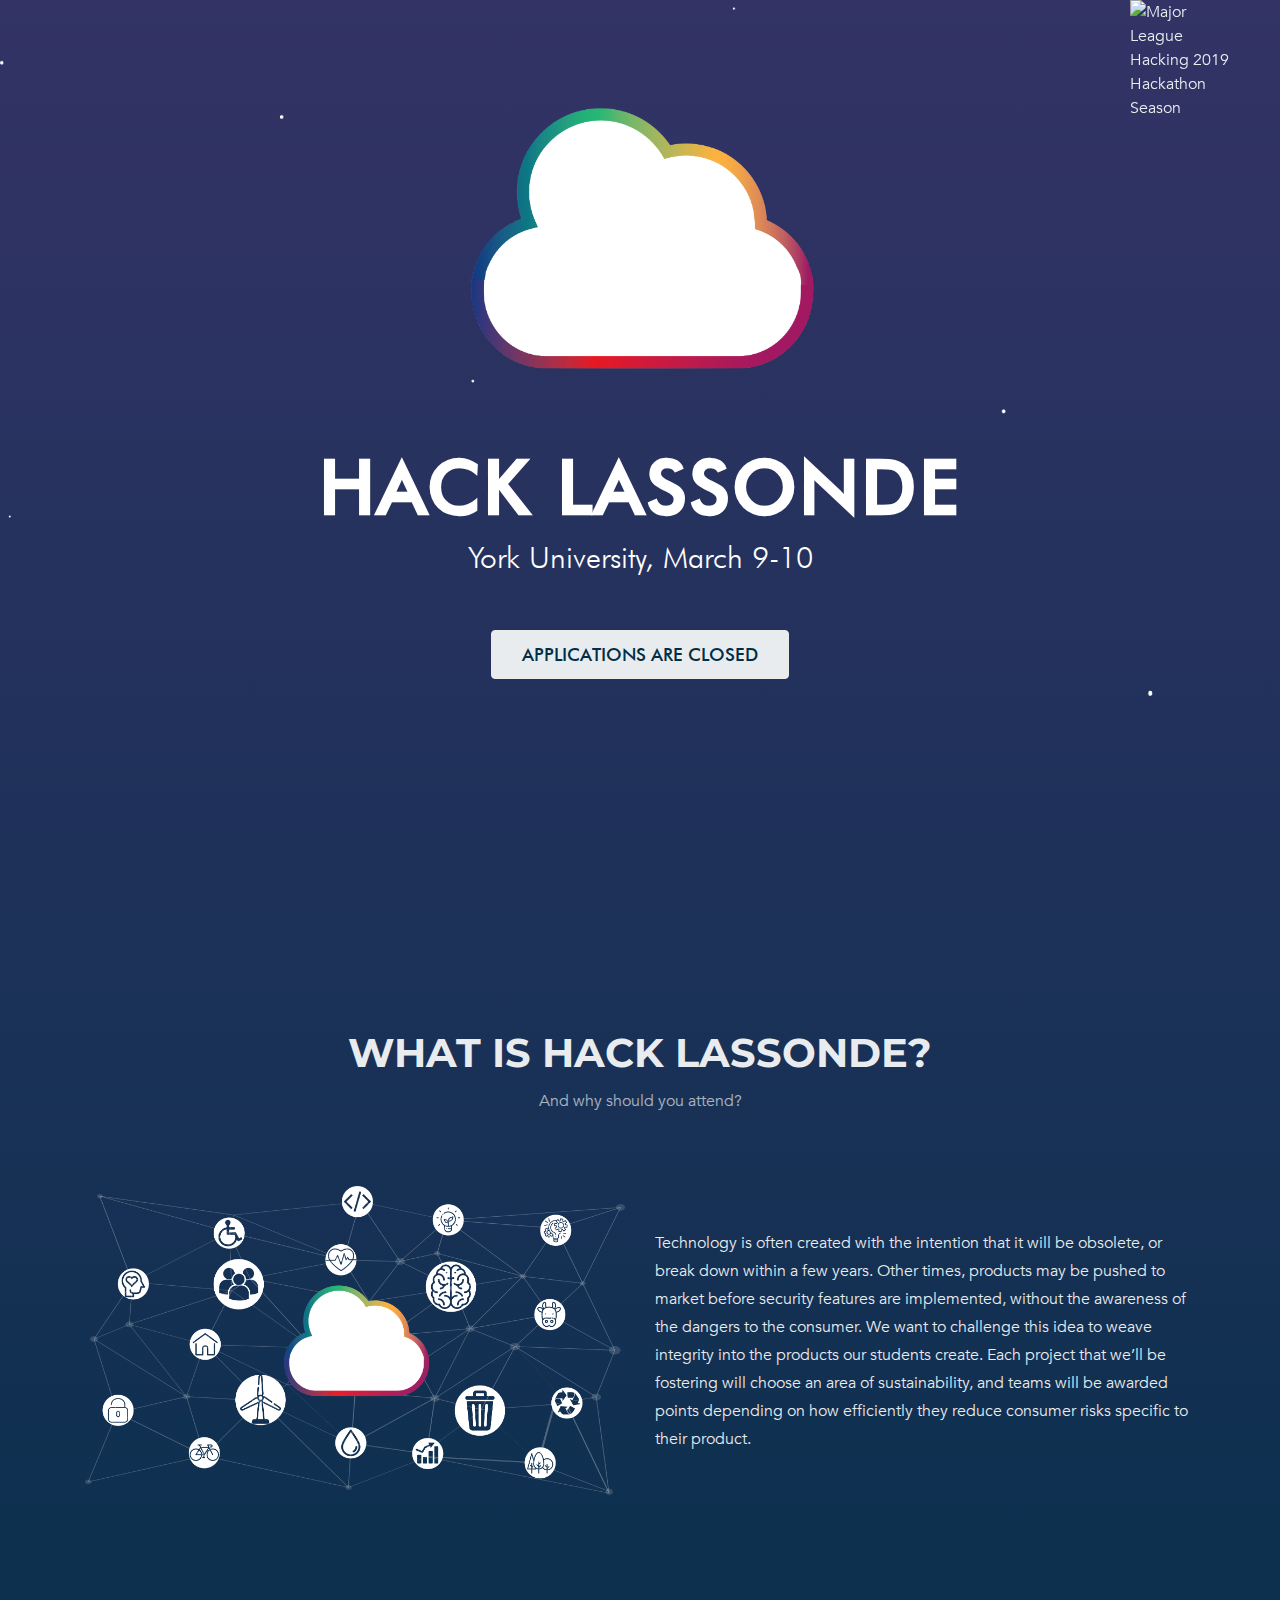
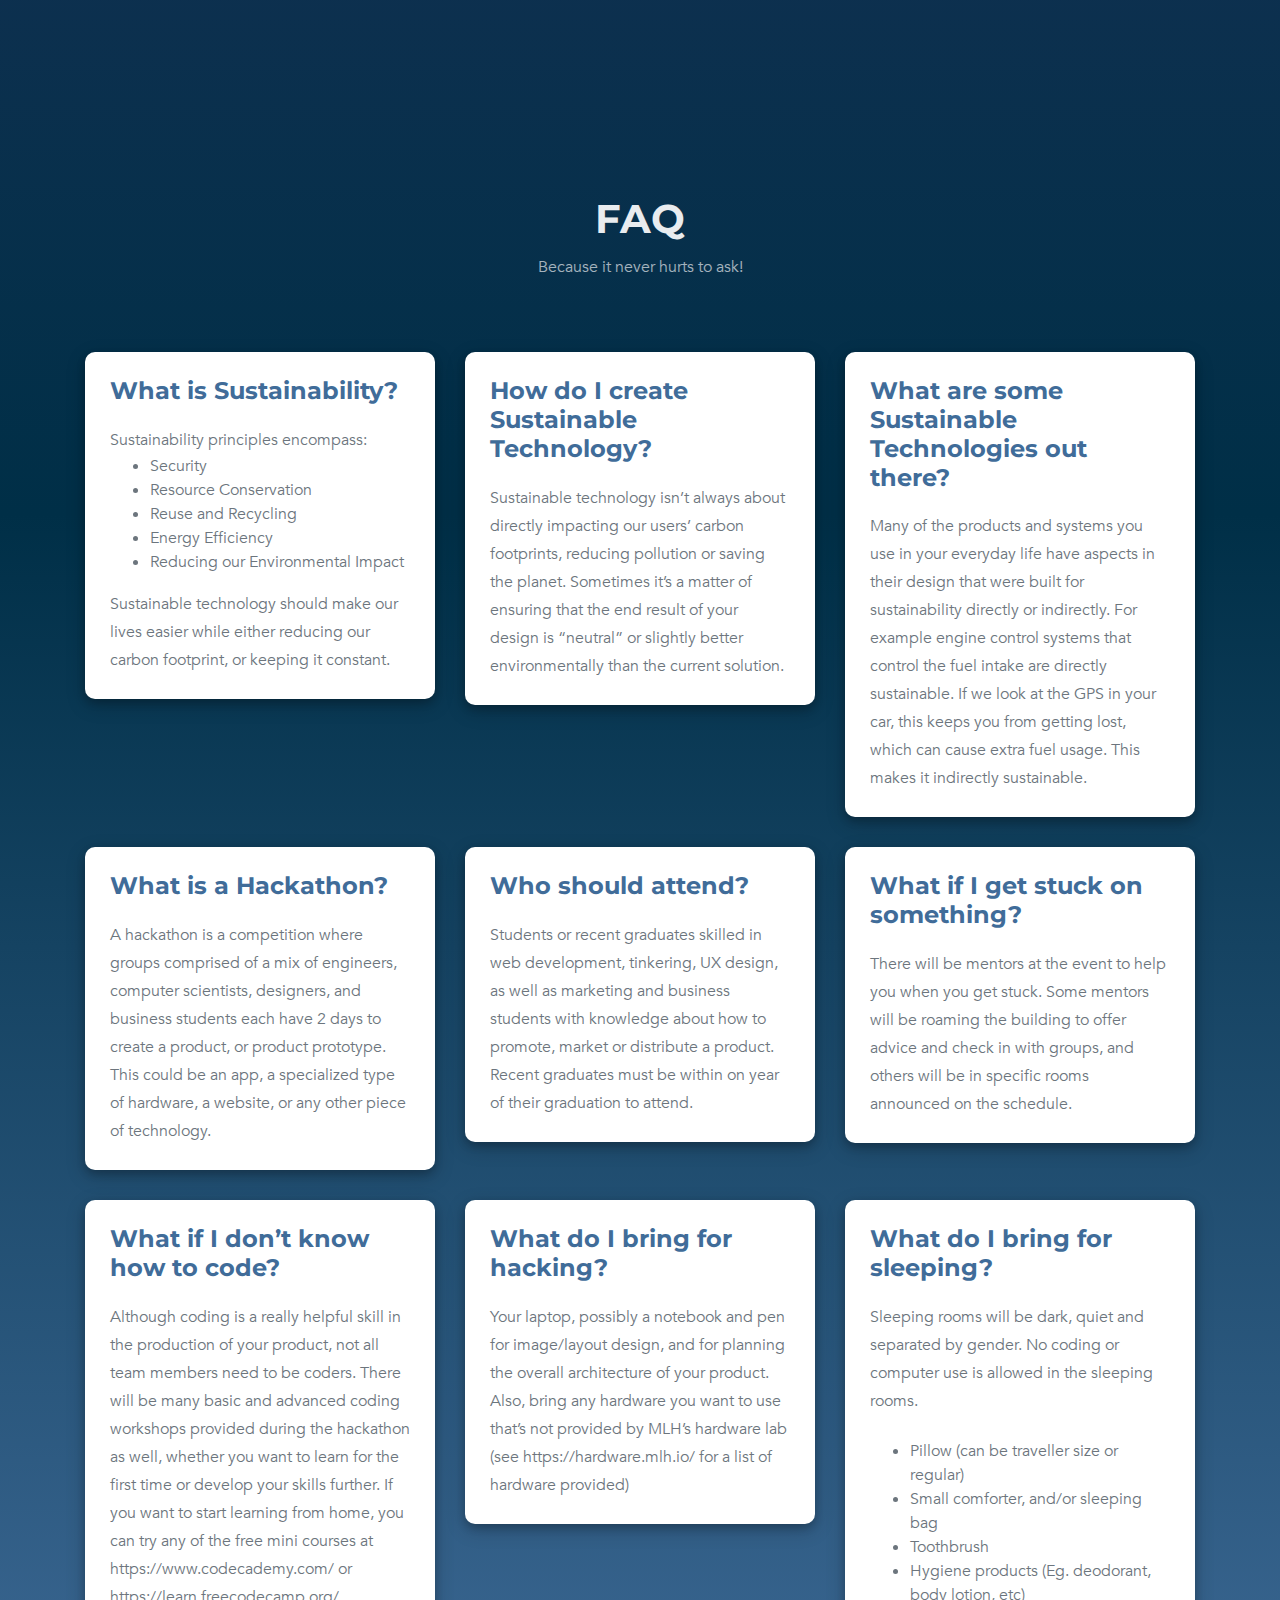
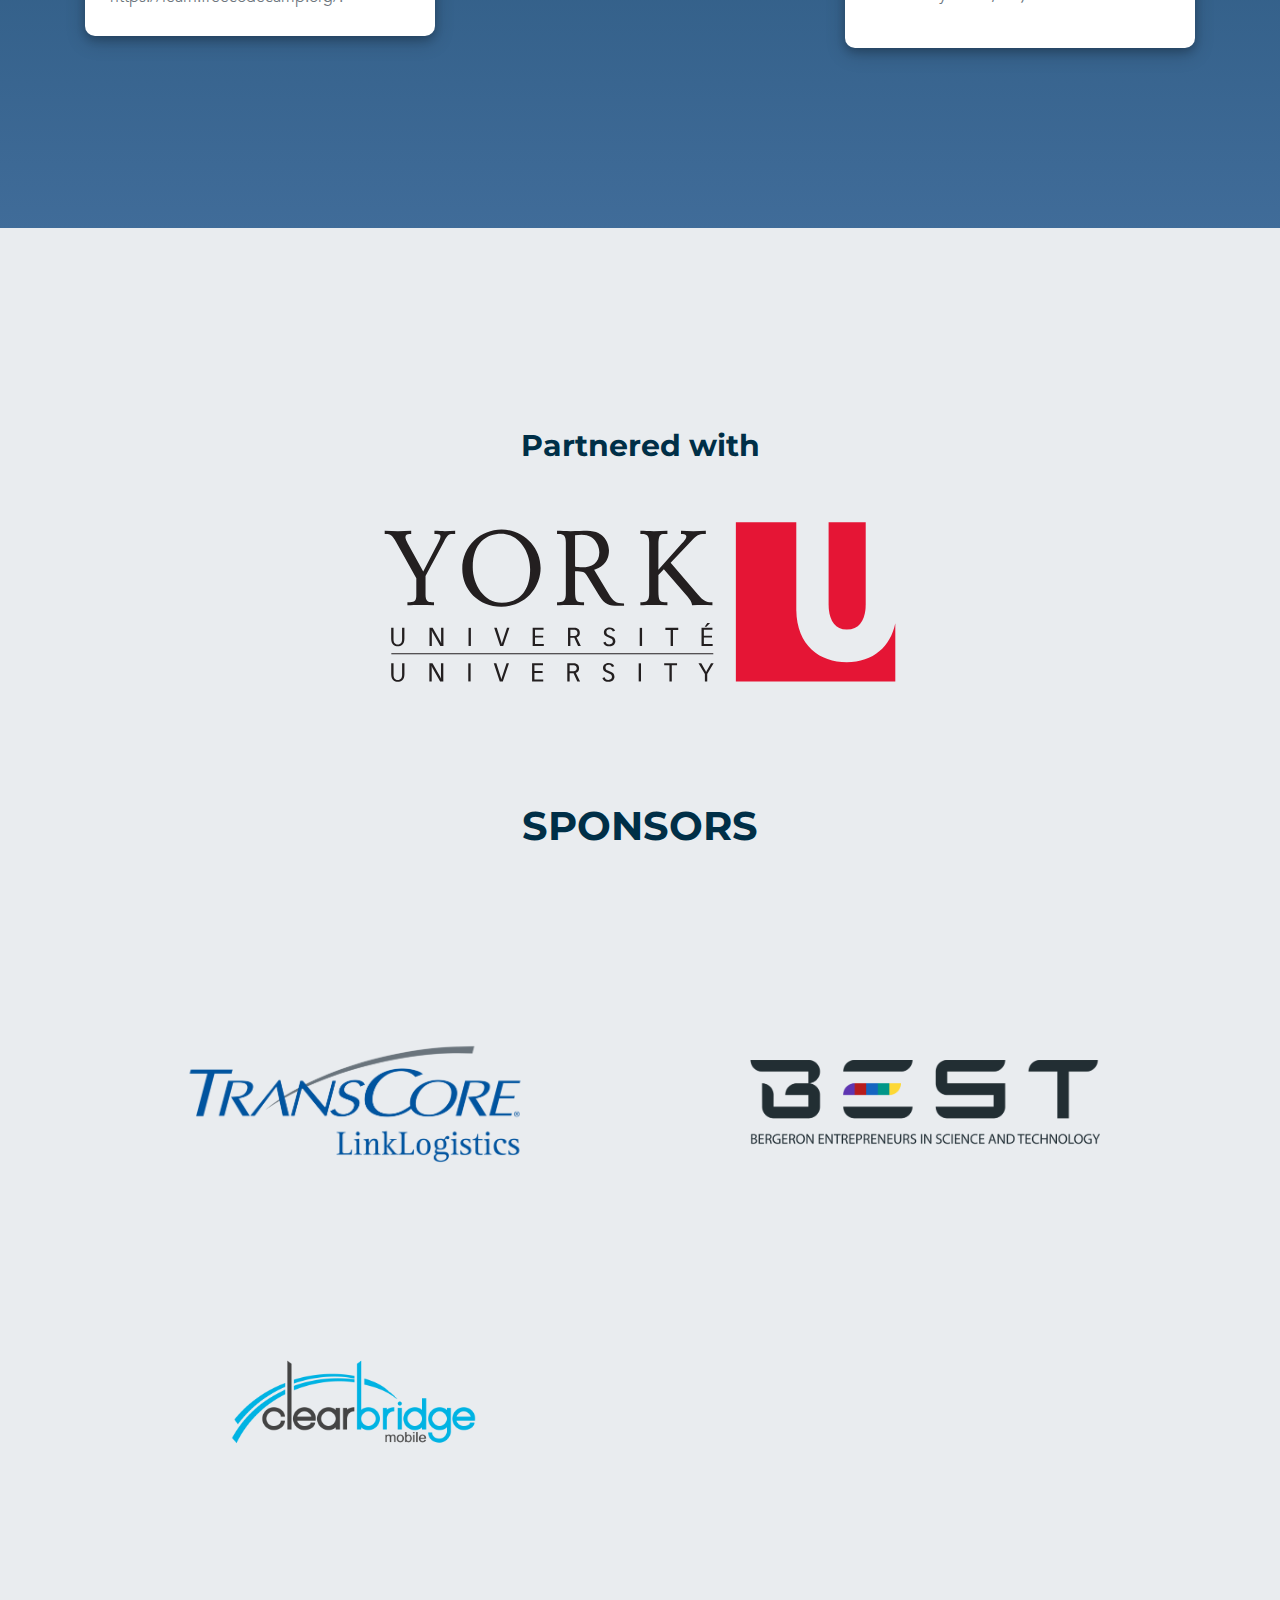
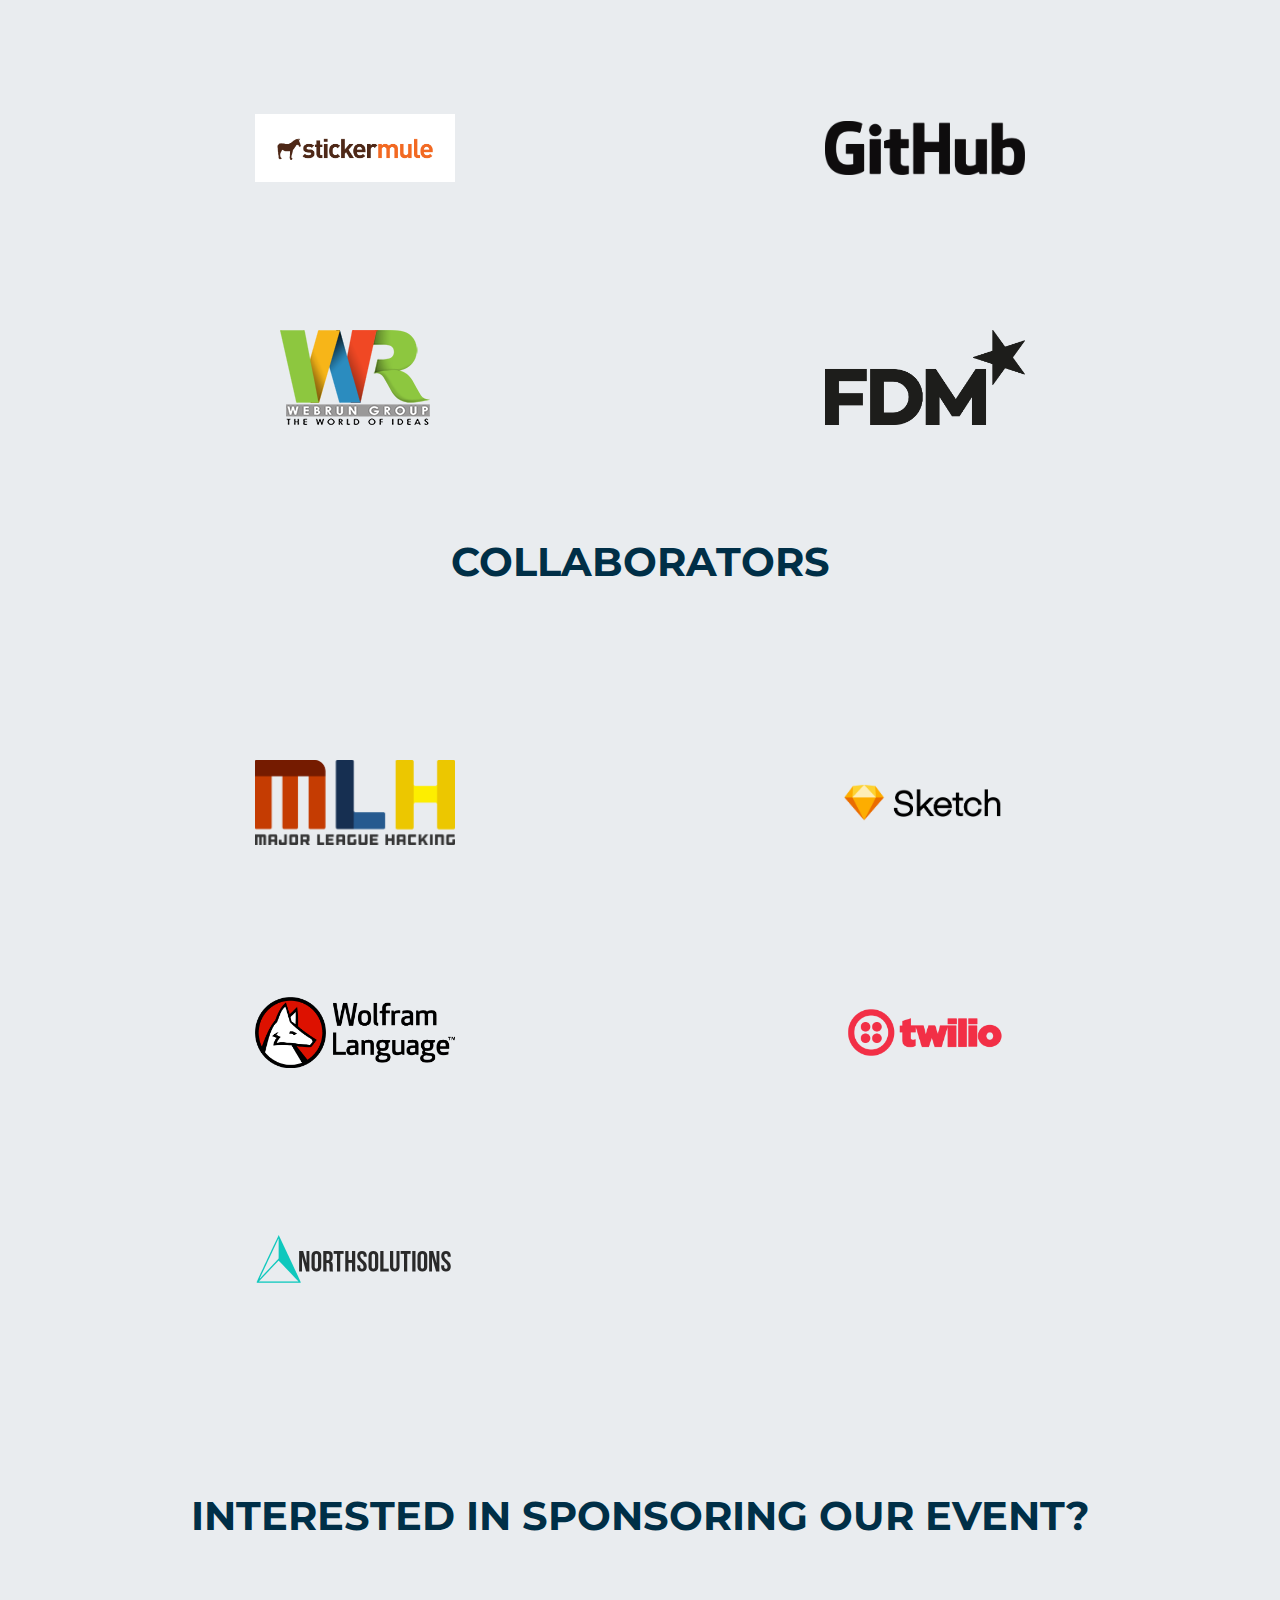
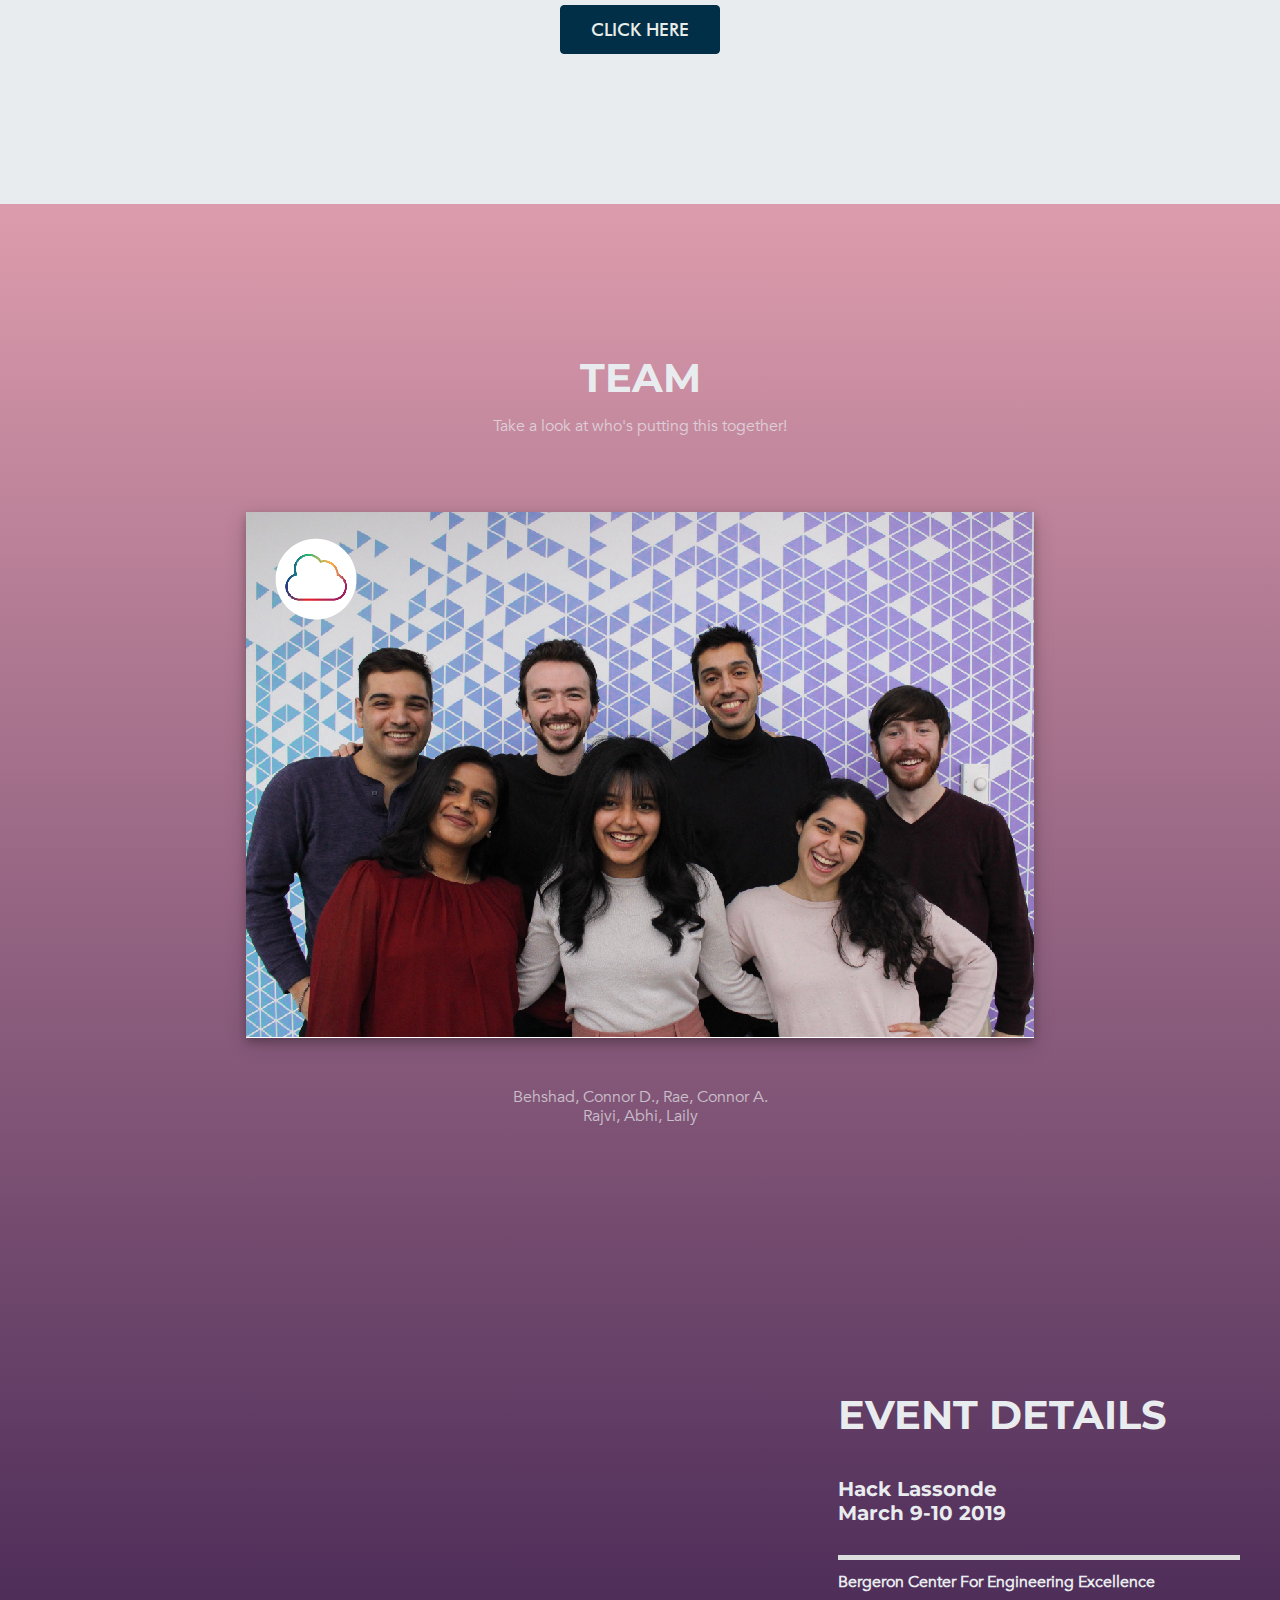
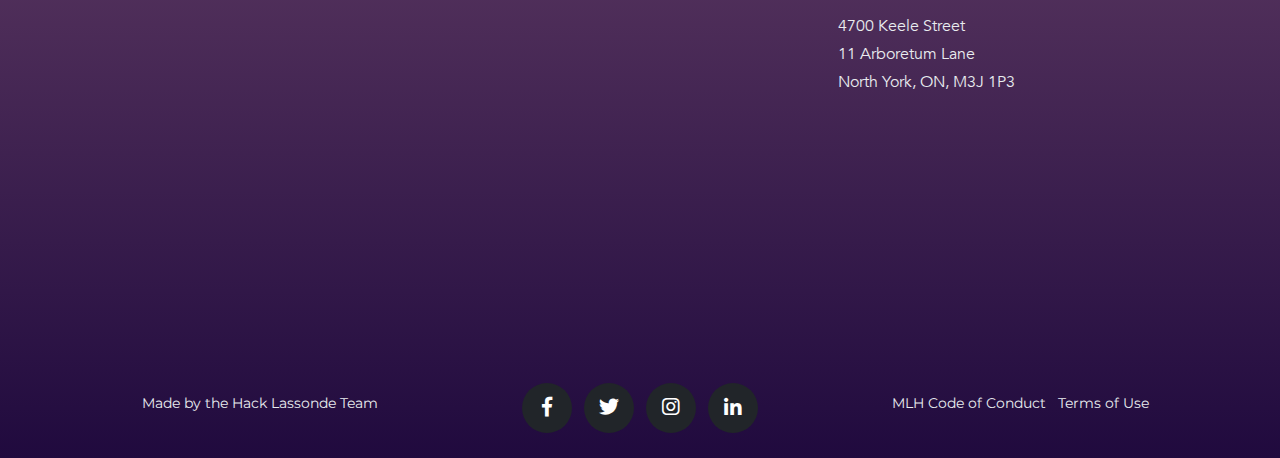
==== commit ebecf3fa: "Fixed centering... again" ====
--- a/index.html
+++ b/index.html
@@ -68,7 +68,7 @@
         <div class="intro-heading text-uppercase">Hack Lassonde</div>
         <div class="intro-lead-in">York University, March 9-10</div>
         <div class="row">
-          <div class="col-lg-4"><a class="btn btn-primary btn-xl text-uppercase button-space " href="" target="_blank">Applications are Closed</a><br></div>
+          <div class="col-lg-12"><a class="btn btn-primary btn-xl text-uppercase button-space " href="" target="_blank">Applications are Closed</a></div>
           
         </div>
           <!--<div class="row">
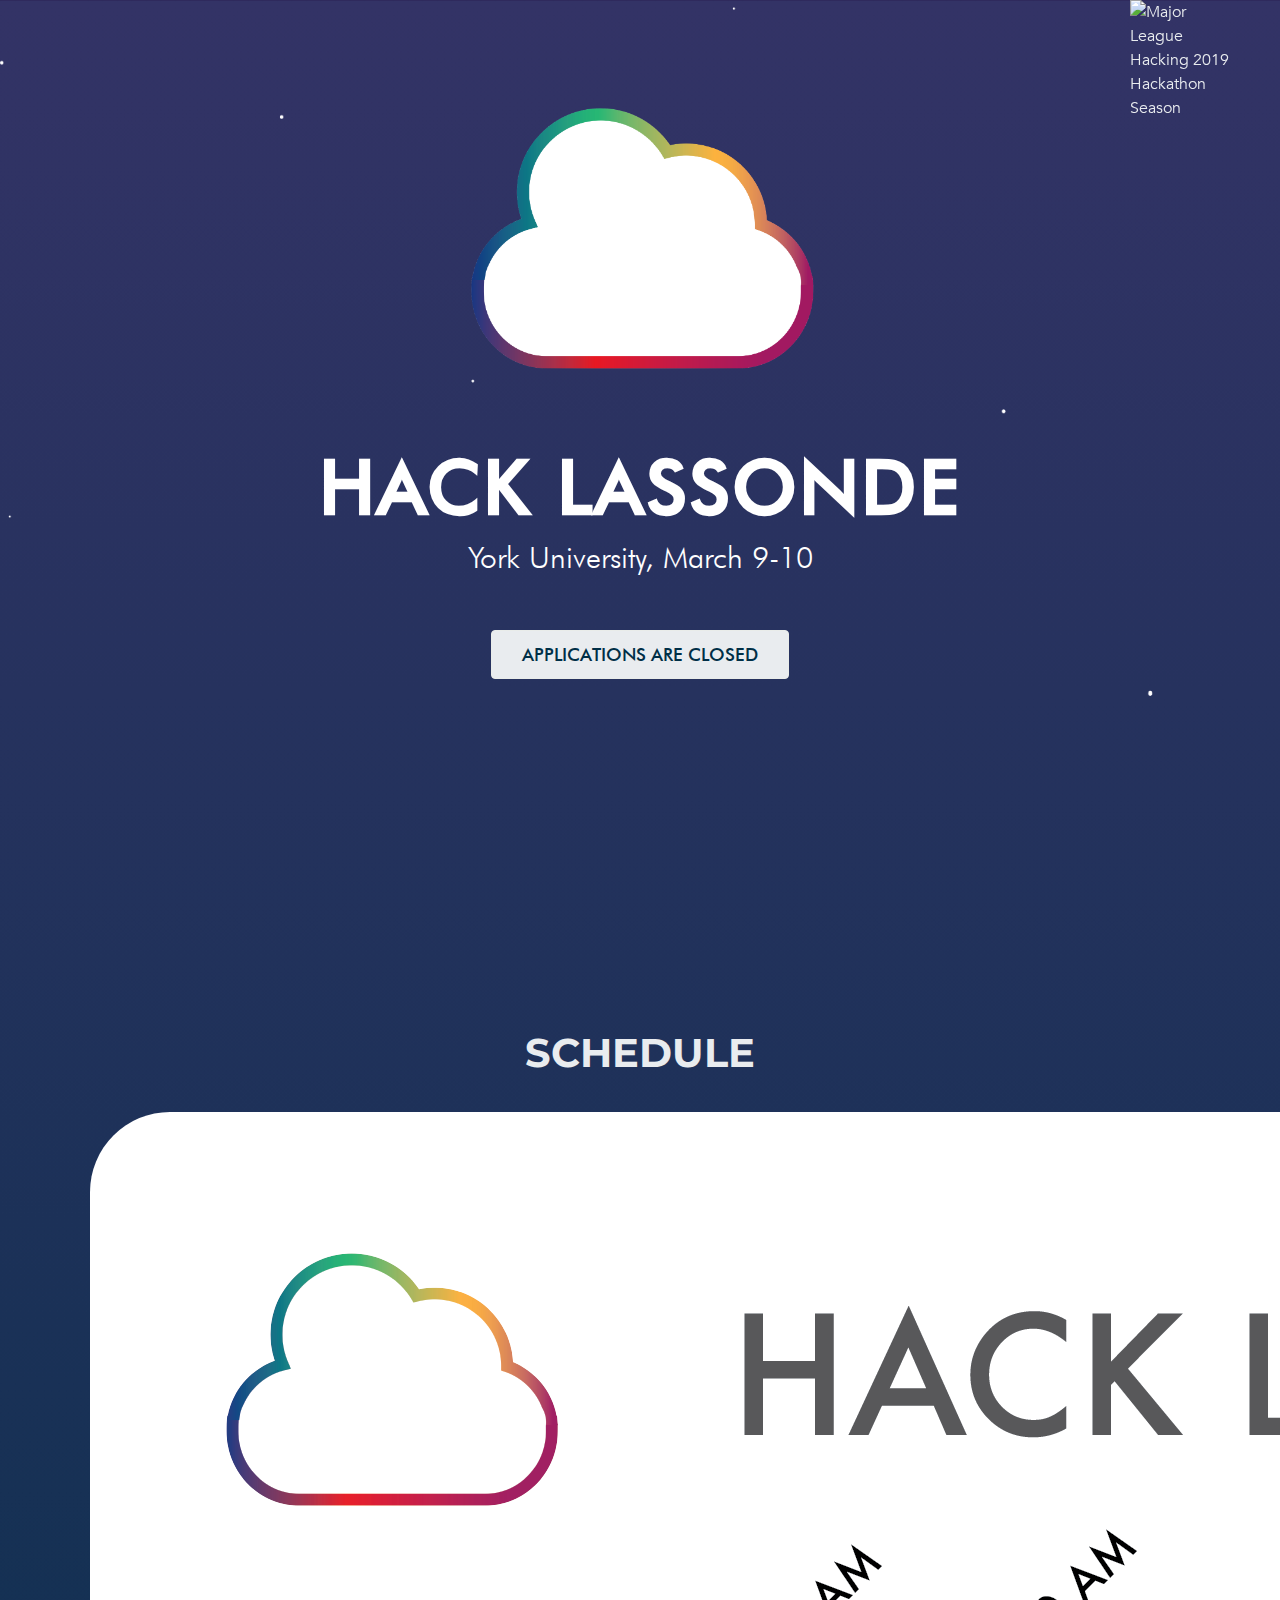
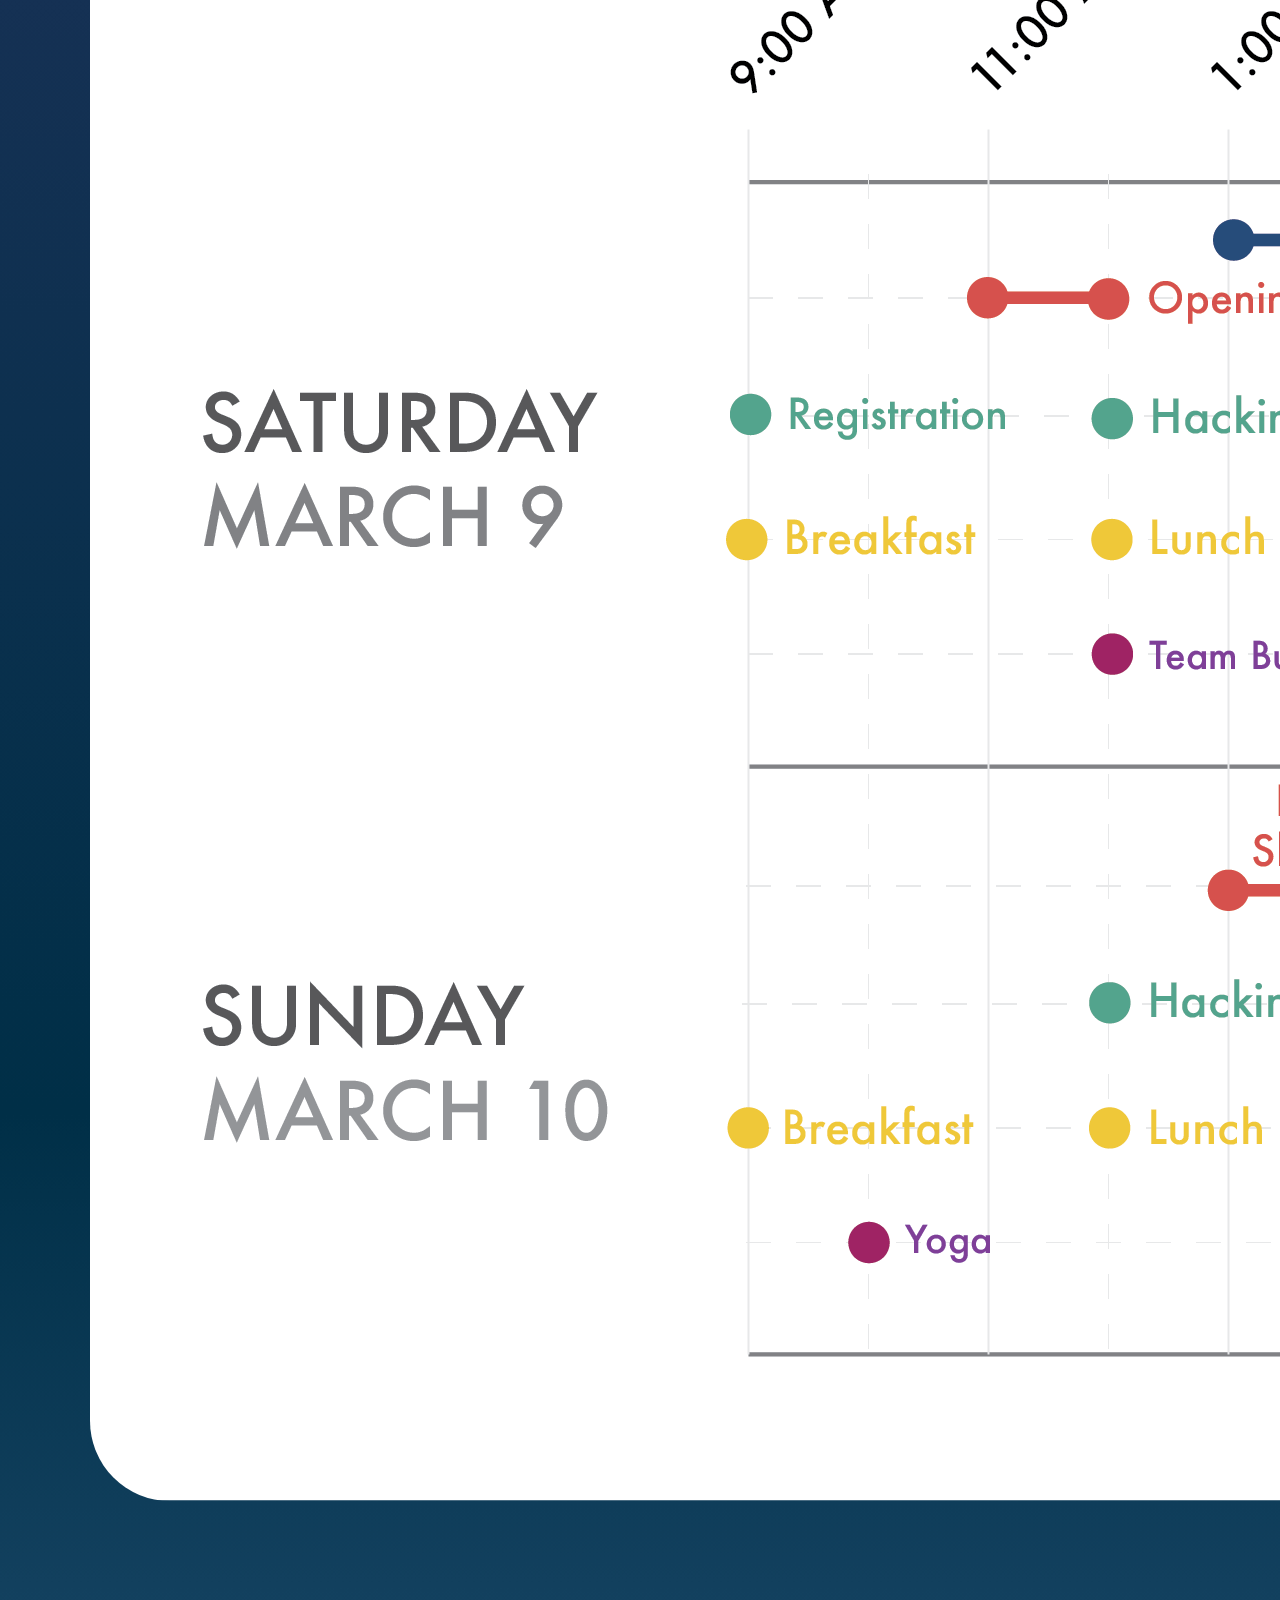
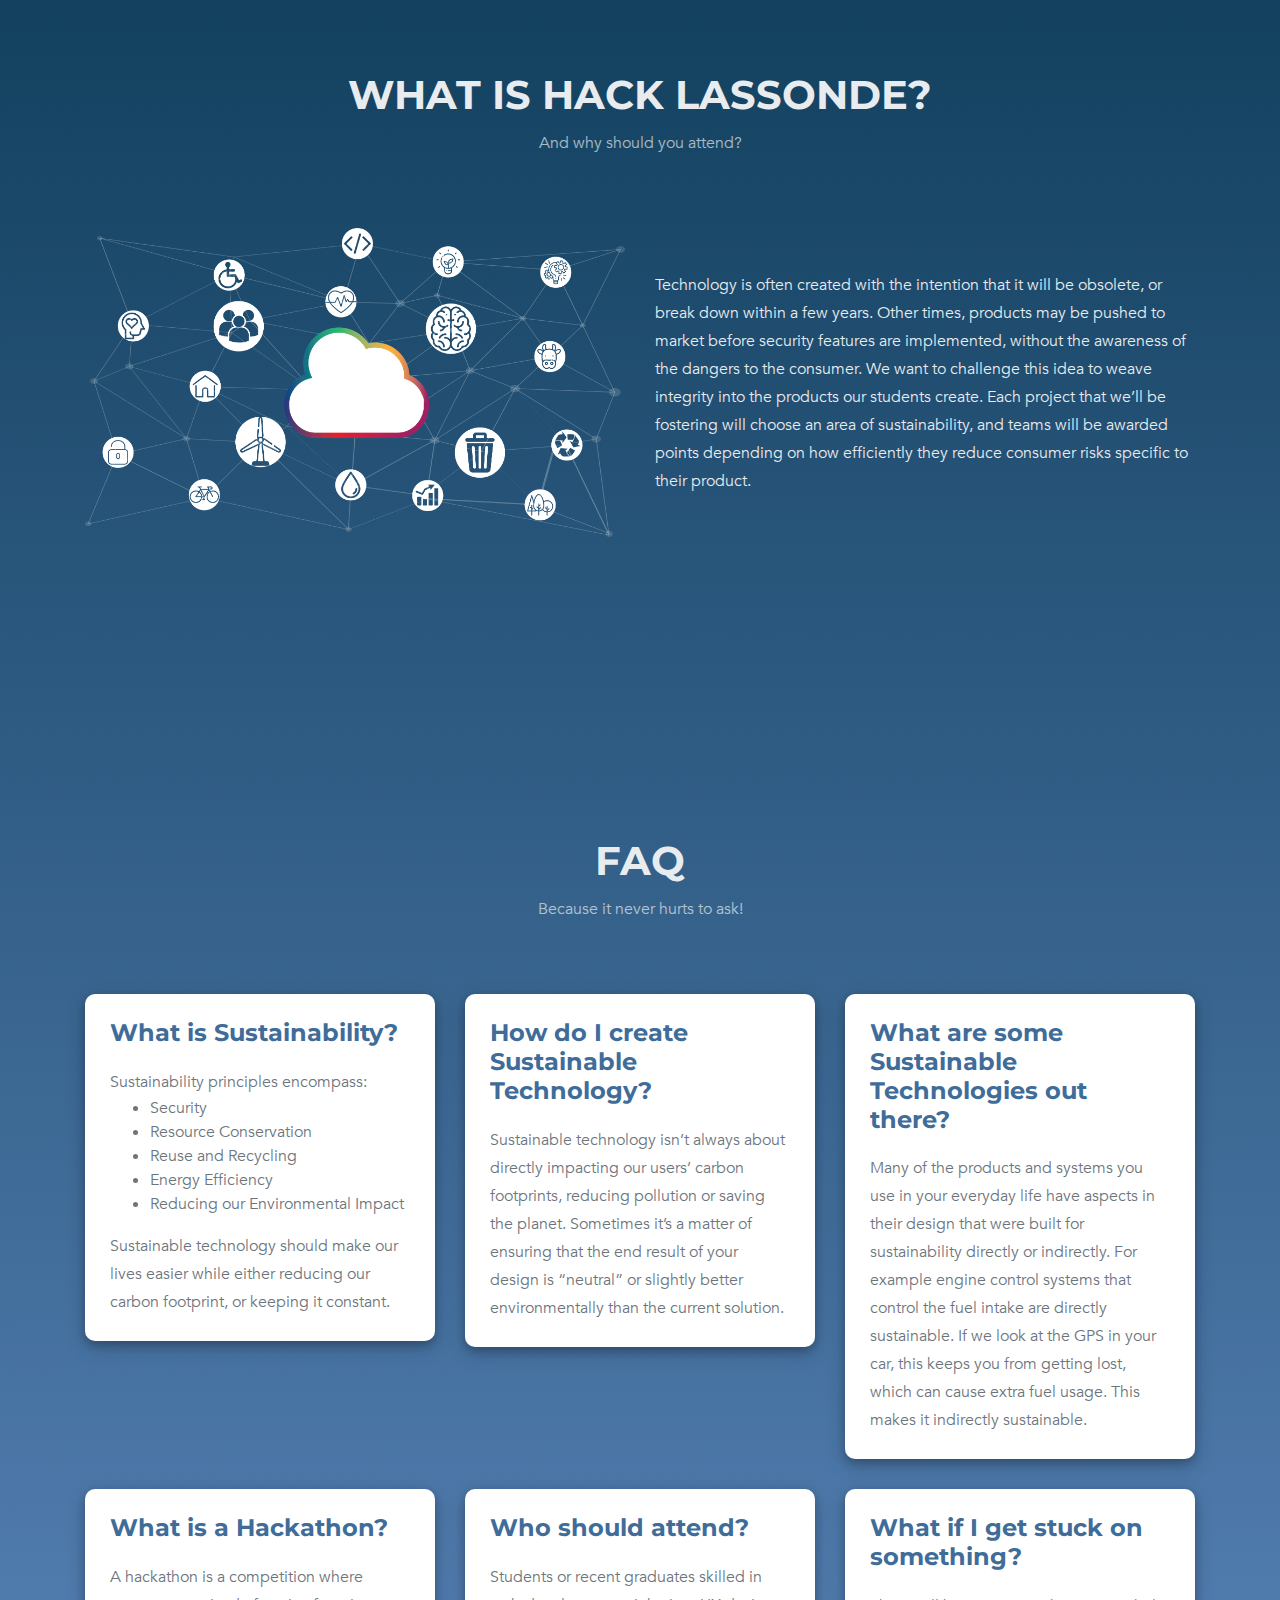
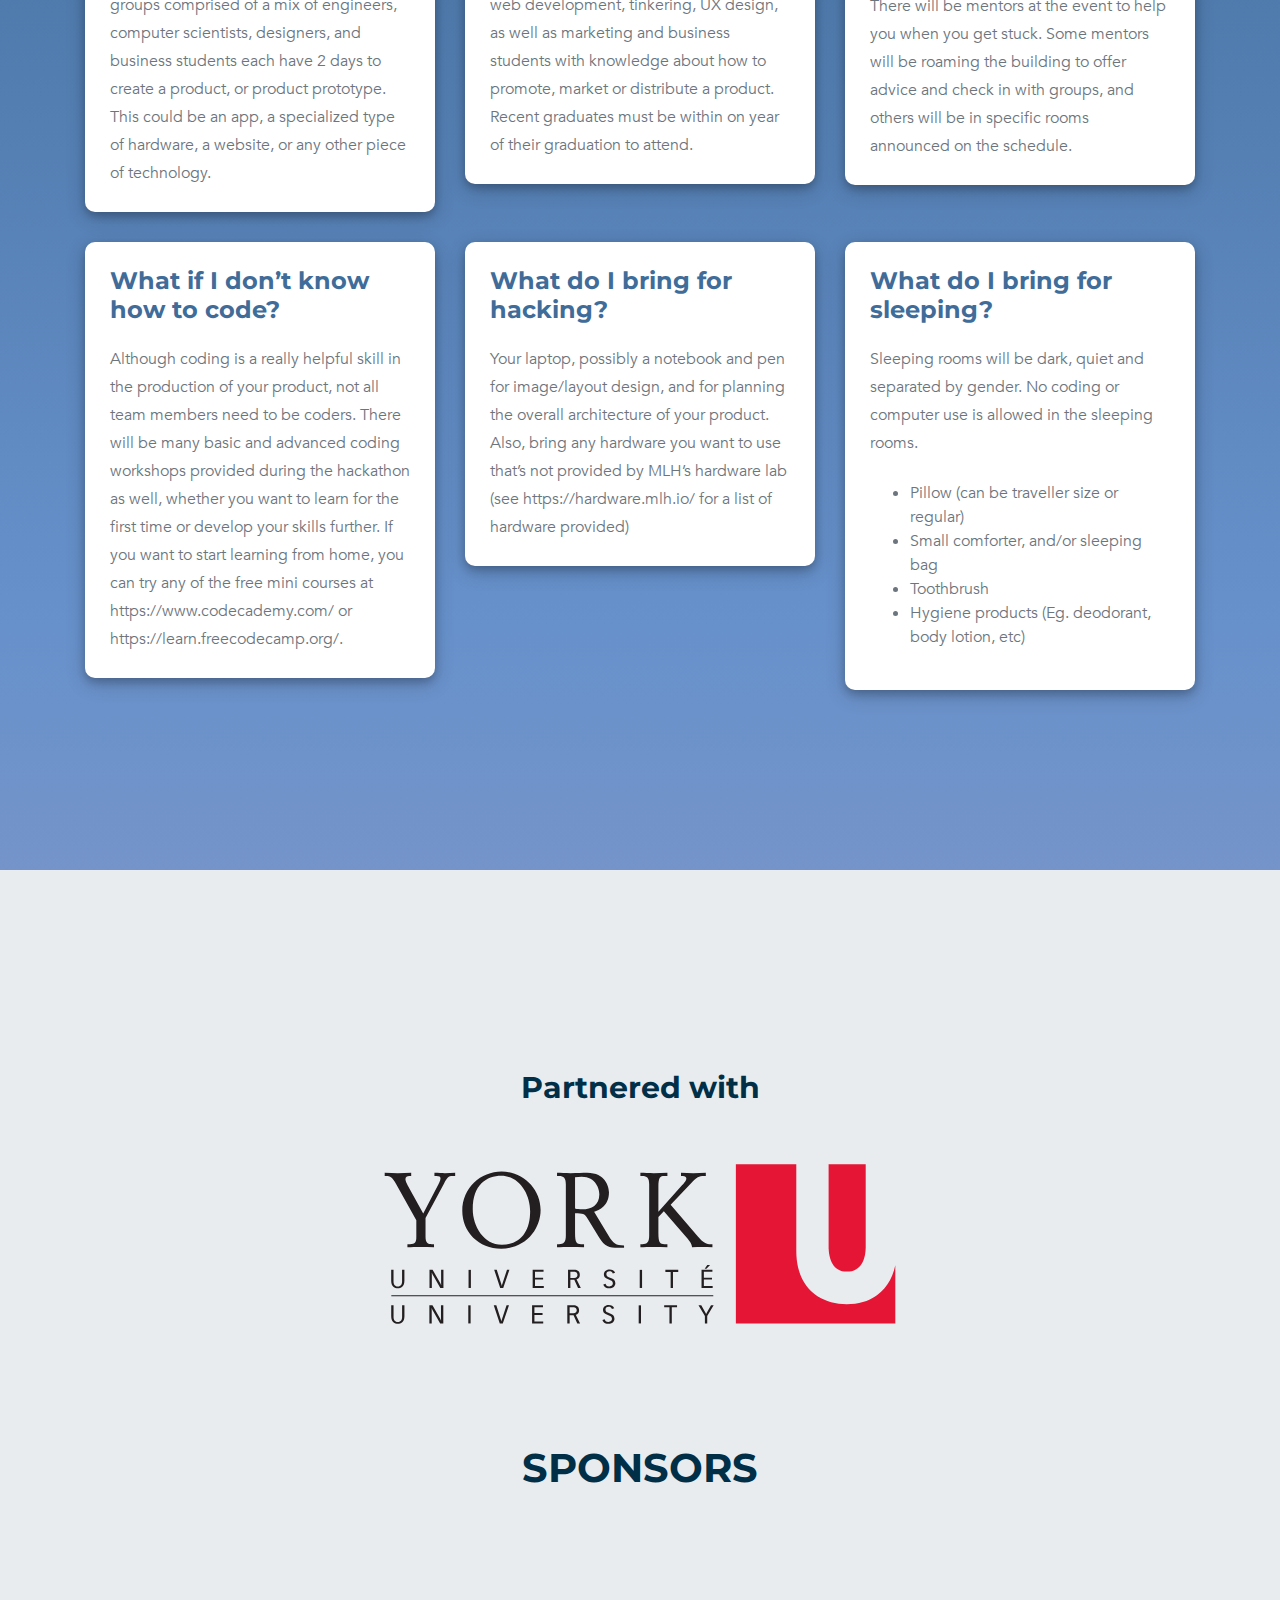
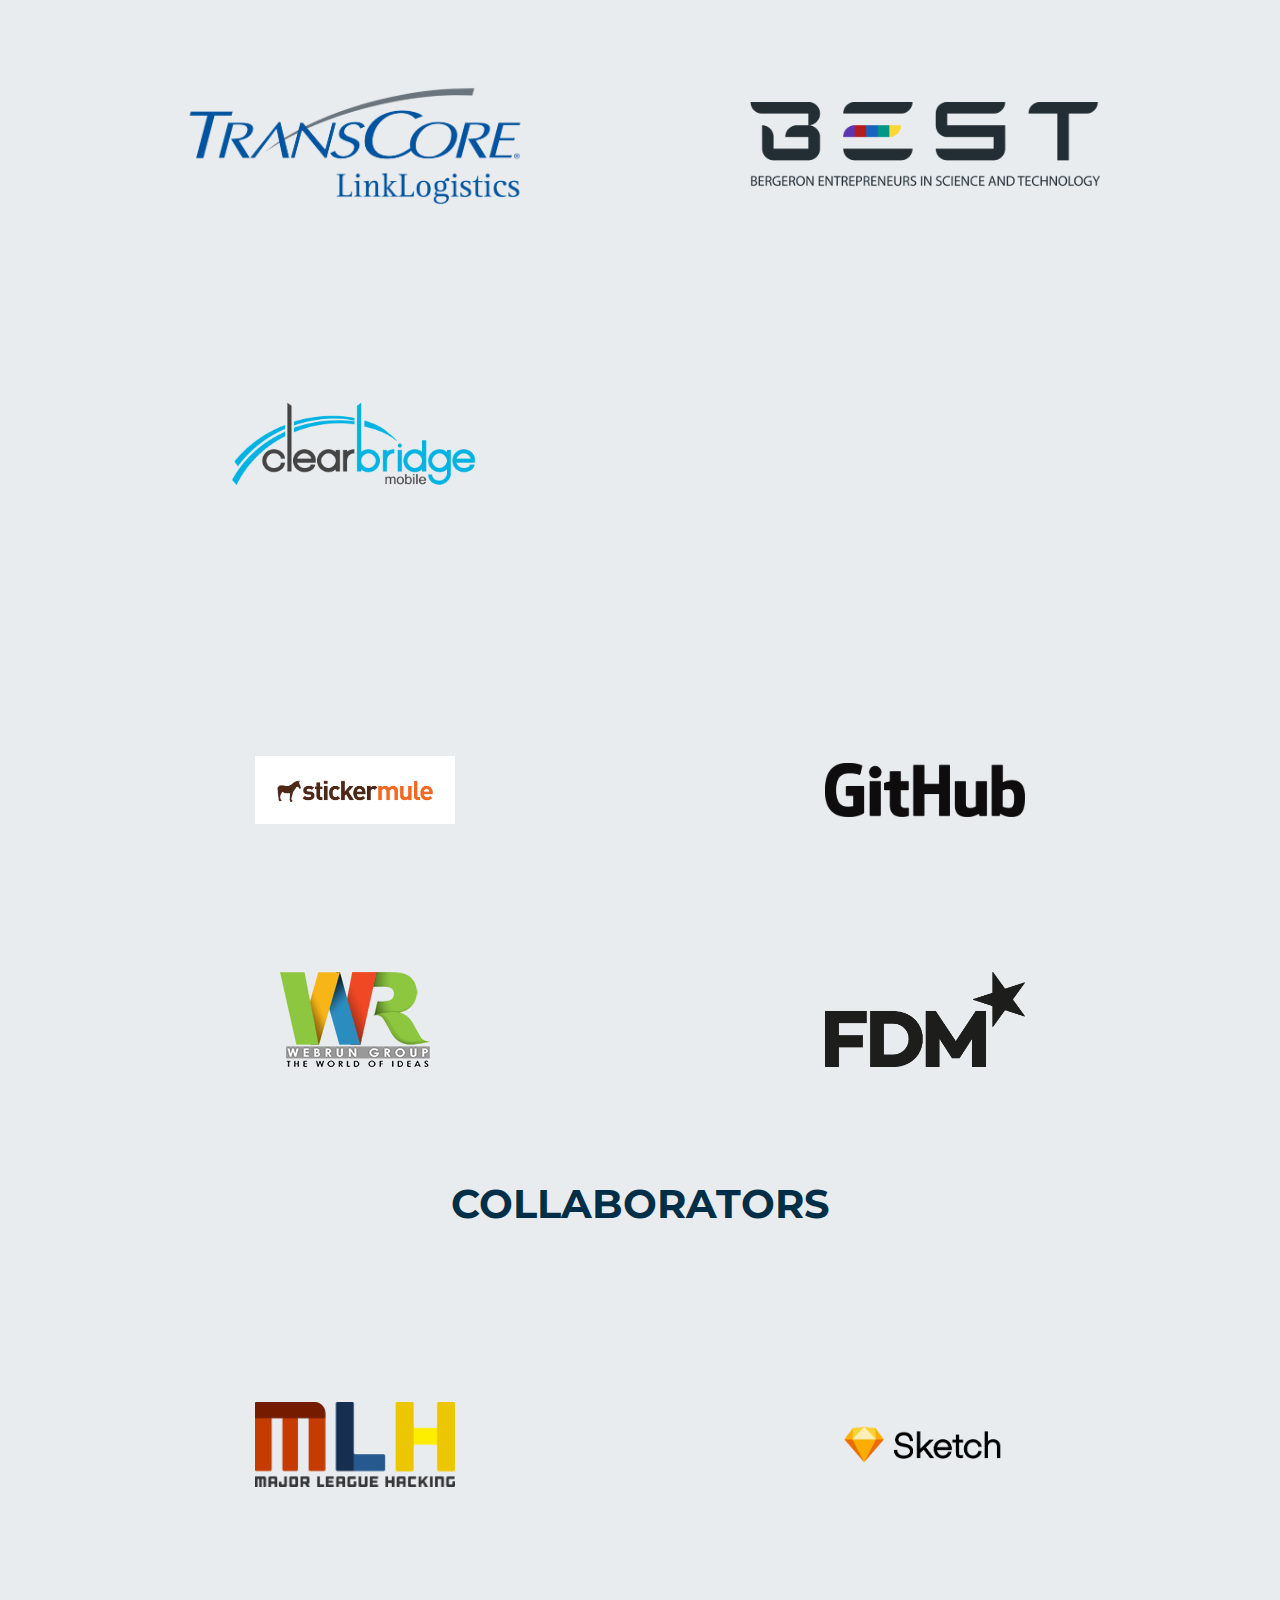
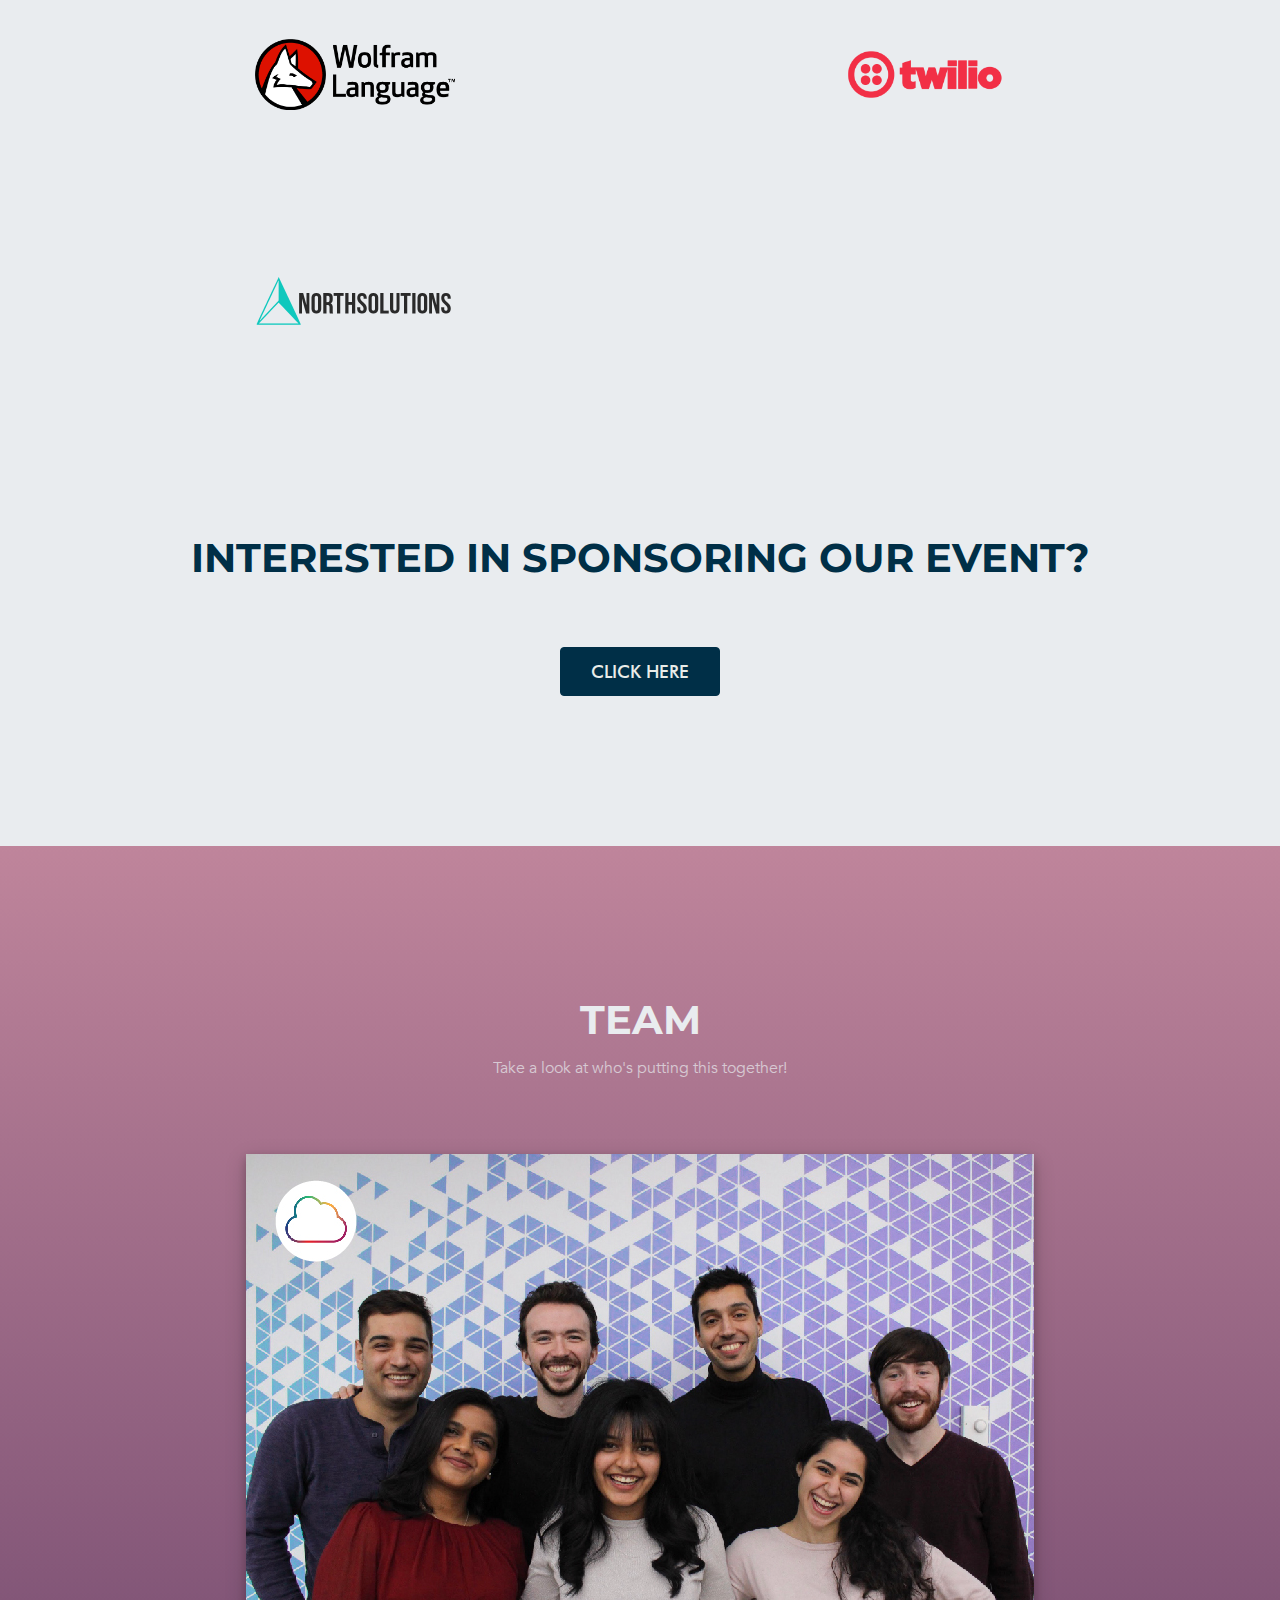
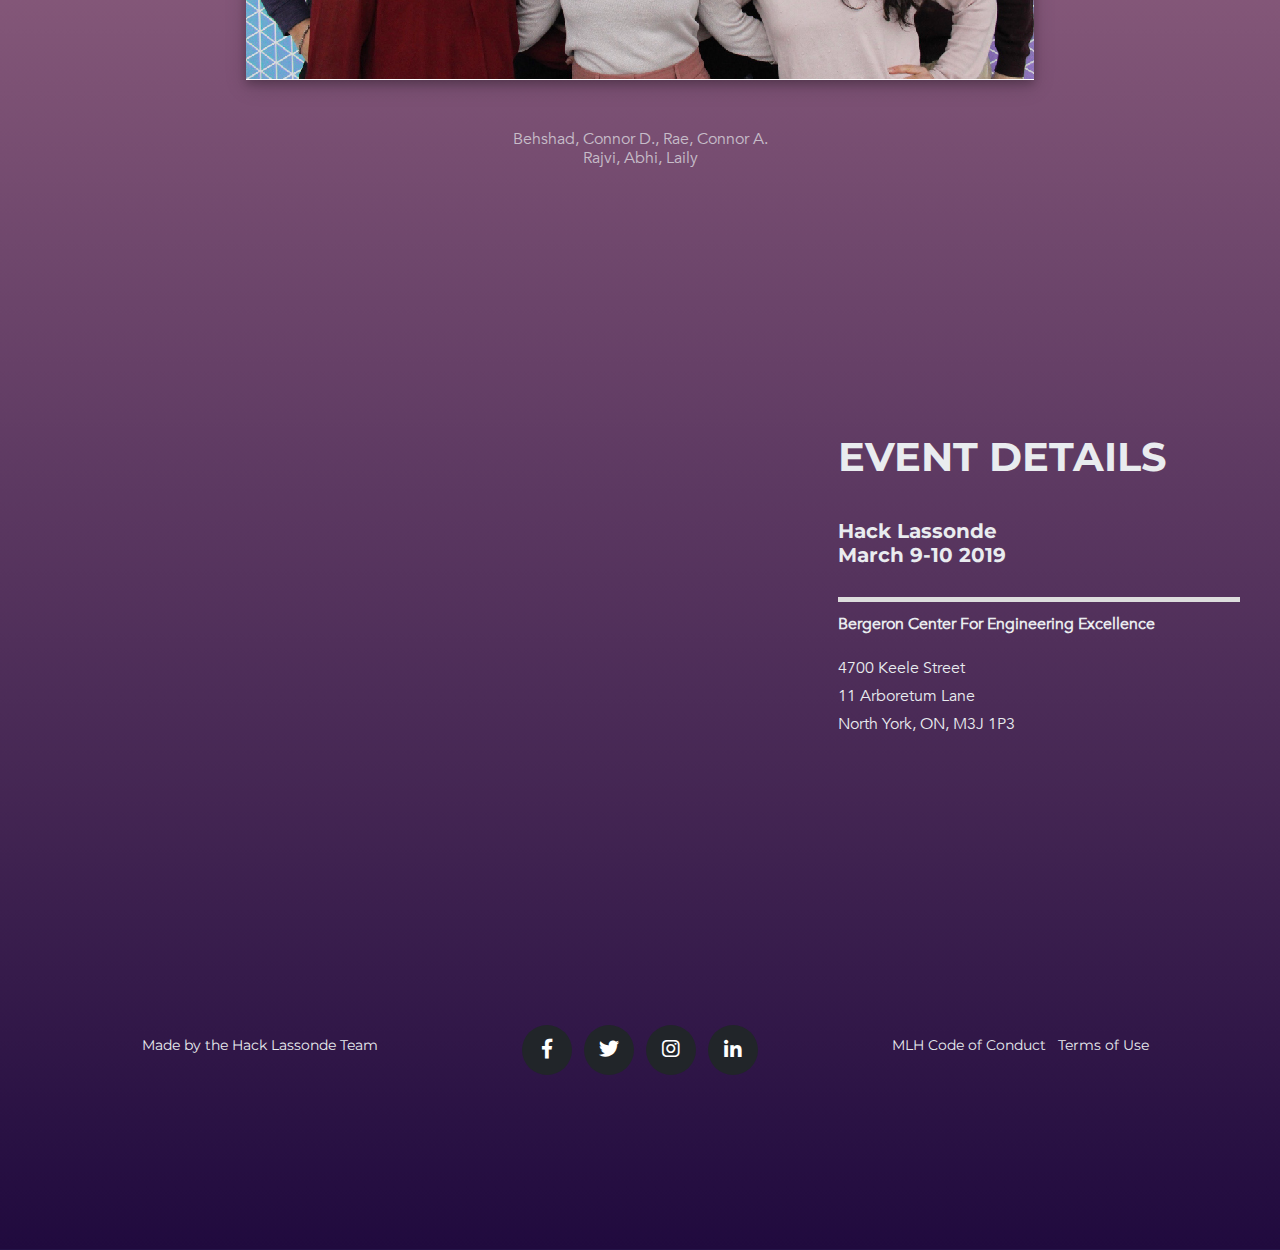
==== commit 1db2f5f3: "added schedule" ====
--- a/index.html
+++ b/index.html
@@ -144,6 +144,18 @@
       </div>
     </div>
   </section> -->
+
+<section id="about">
+    <div class="container">
+      <div class="row">
+        <div class="col-lg-12 text-center">
+          <h2 class="section-heading text-uppercase">Schedule</h2>
+        </div>
+      </div>
+      <div class="row"><img class="team-pic2 schedule" src="img/hackathon-schedule.png" /></div>
+      
+    </div>
+
   <section id="about">
     <div class="container">
       <div class="row">
--- a/css/agency.css
+++ b/css/agency.css
@@ -836,6 +836,10 @@
 }
 
 /* Node Img */
+.schedule {
+  padding: 20px;
+  border-radius: 100px;
+}
 
 
 /* About Section */
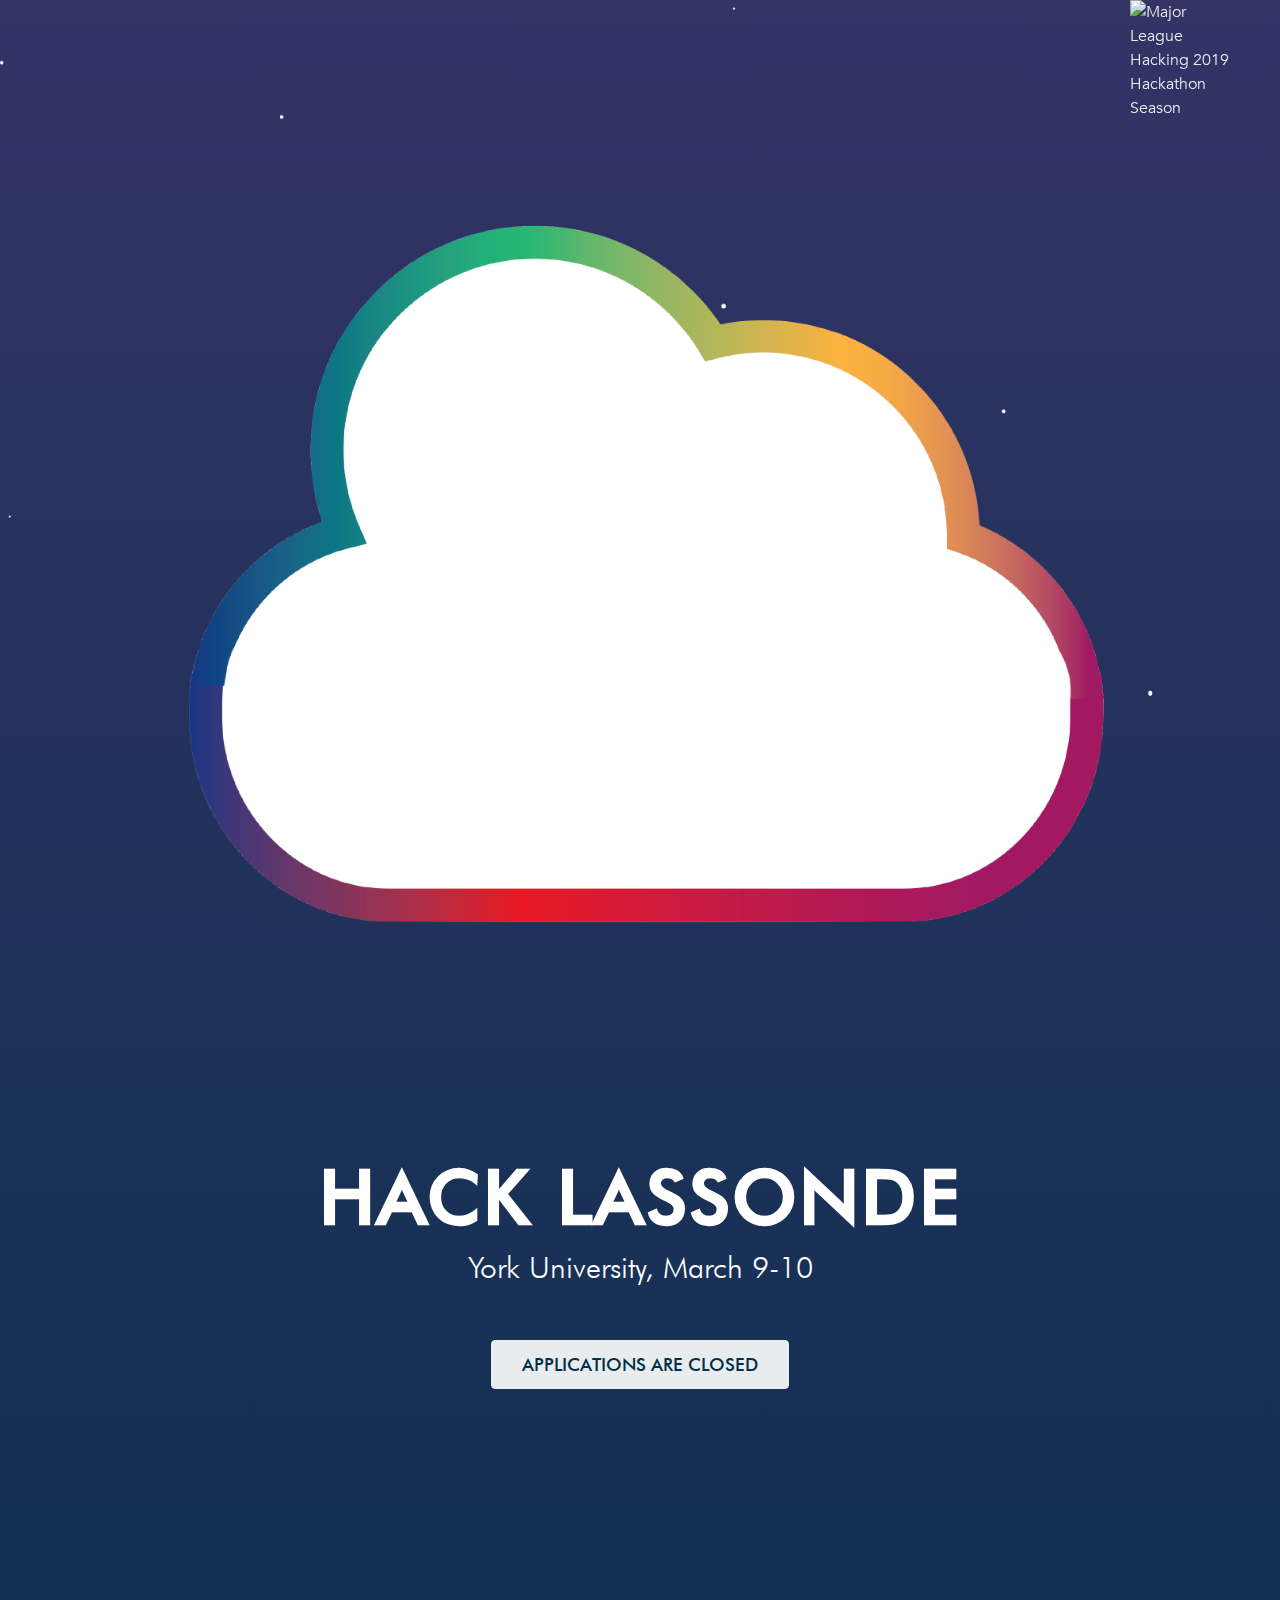
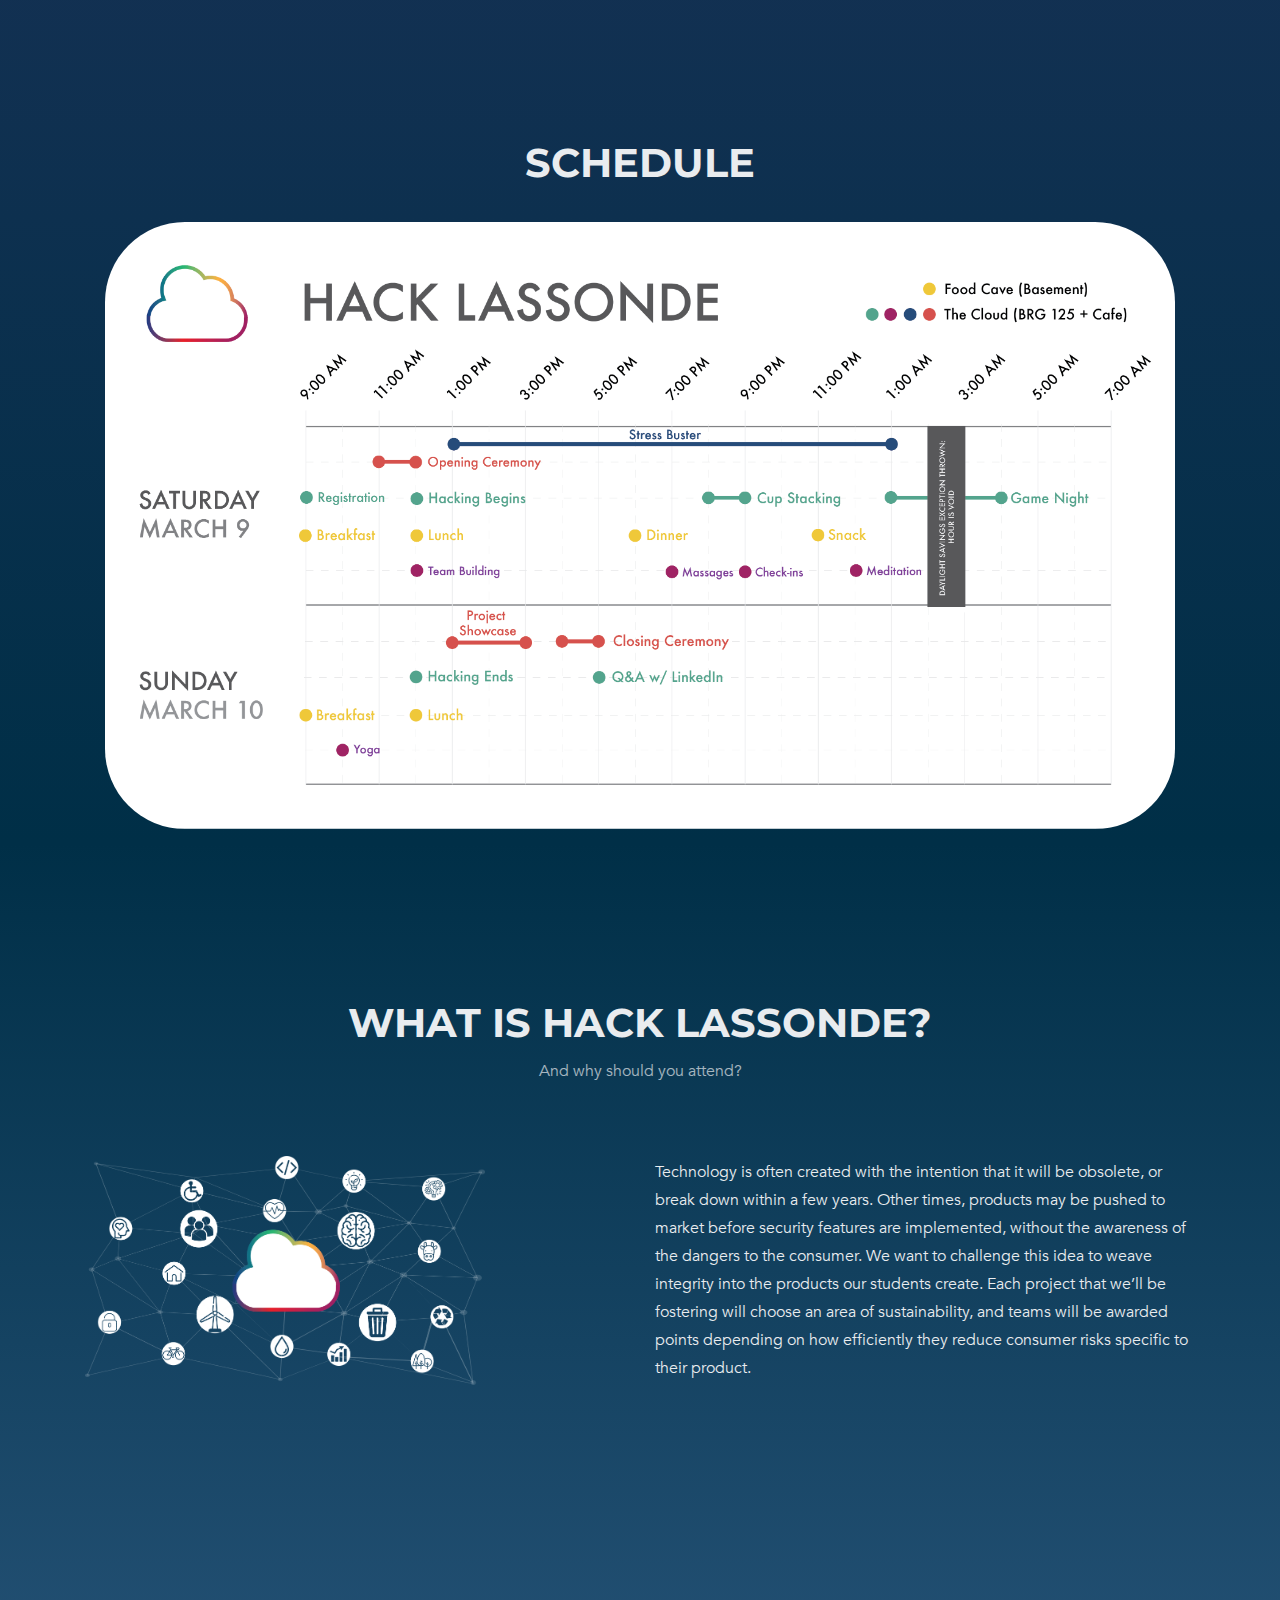
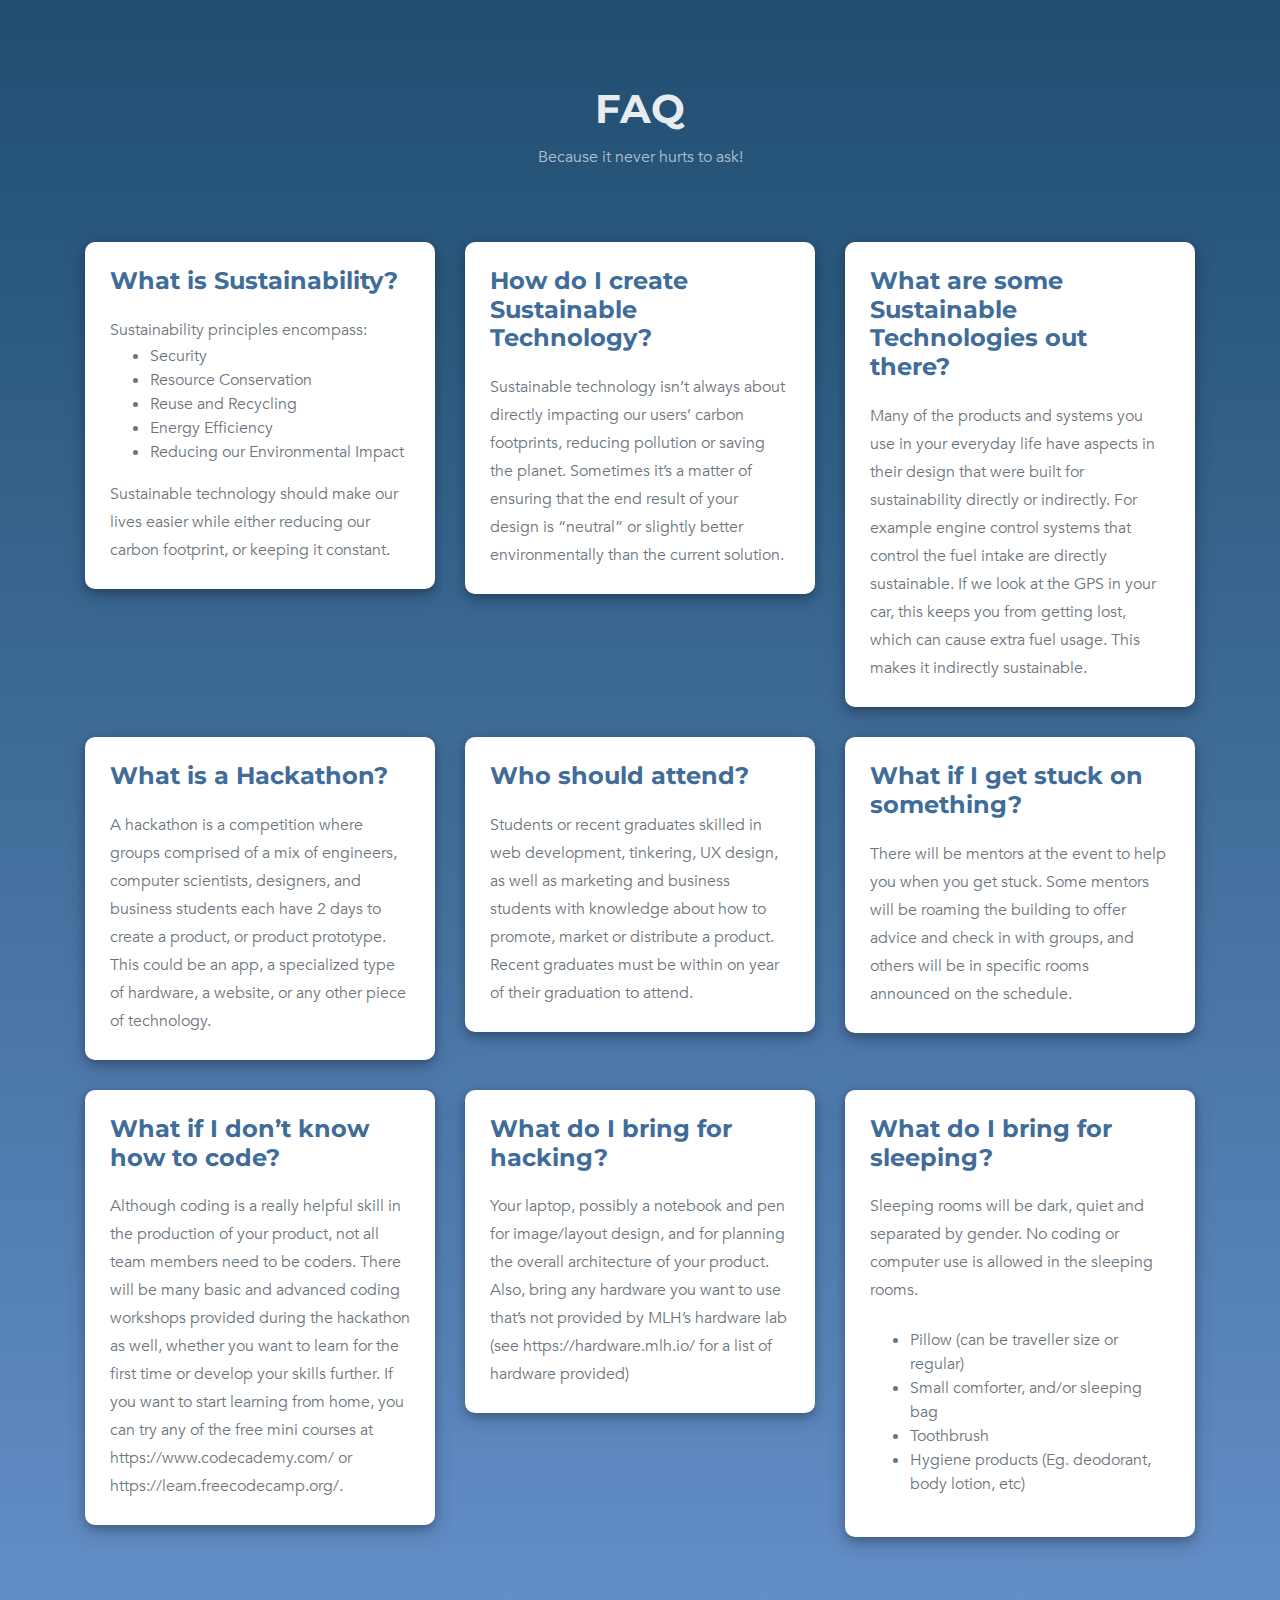
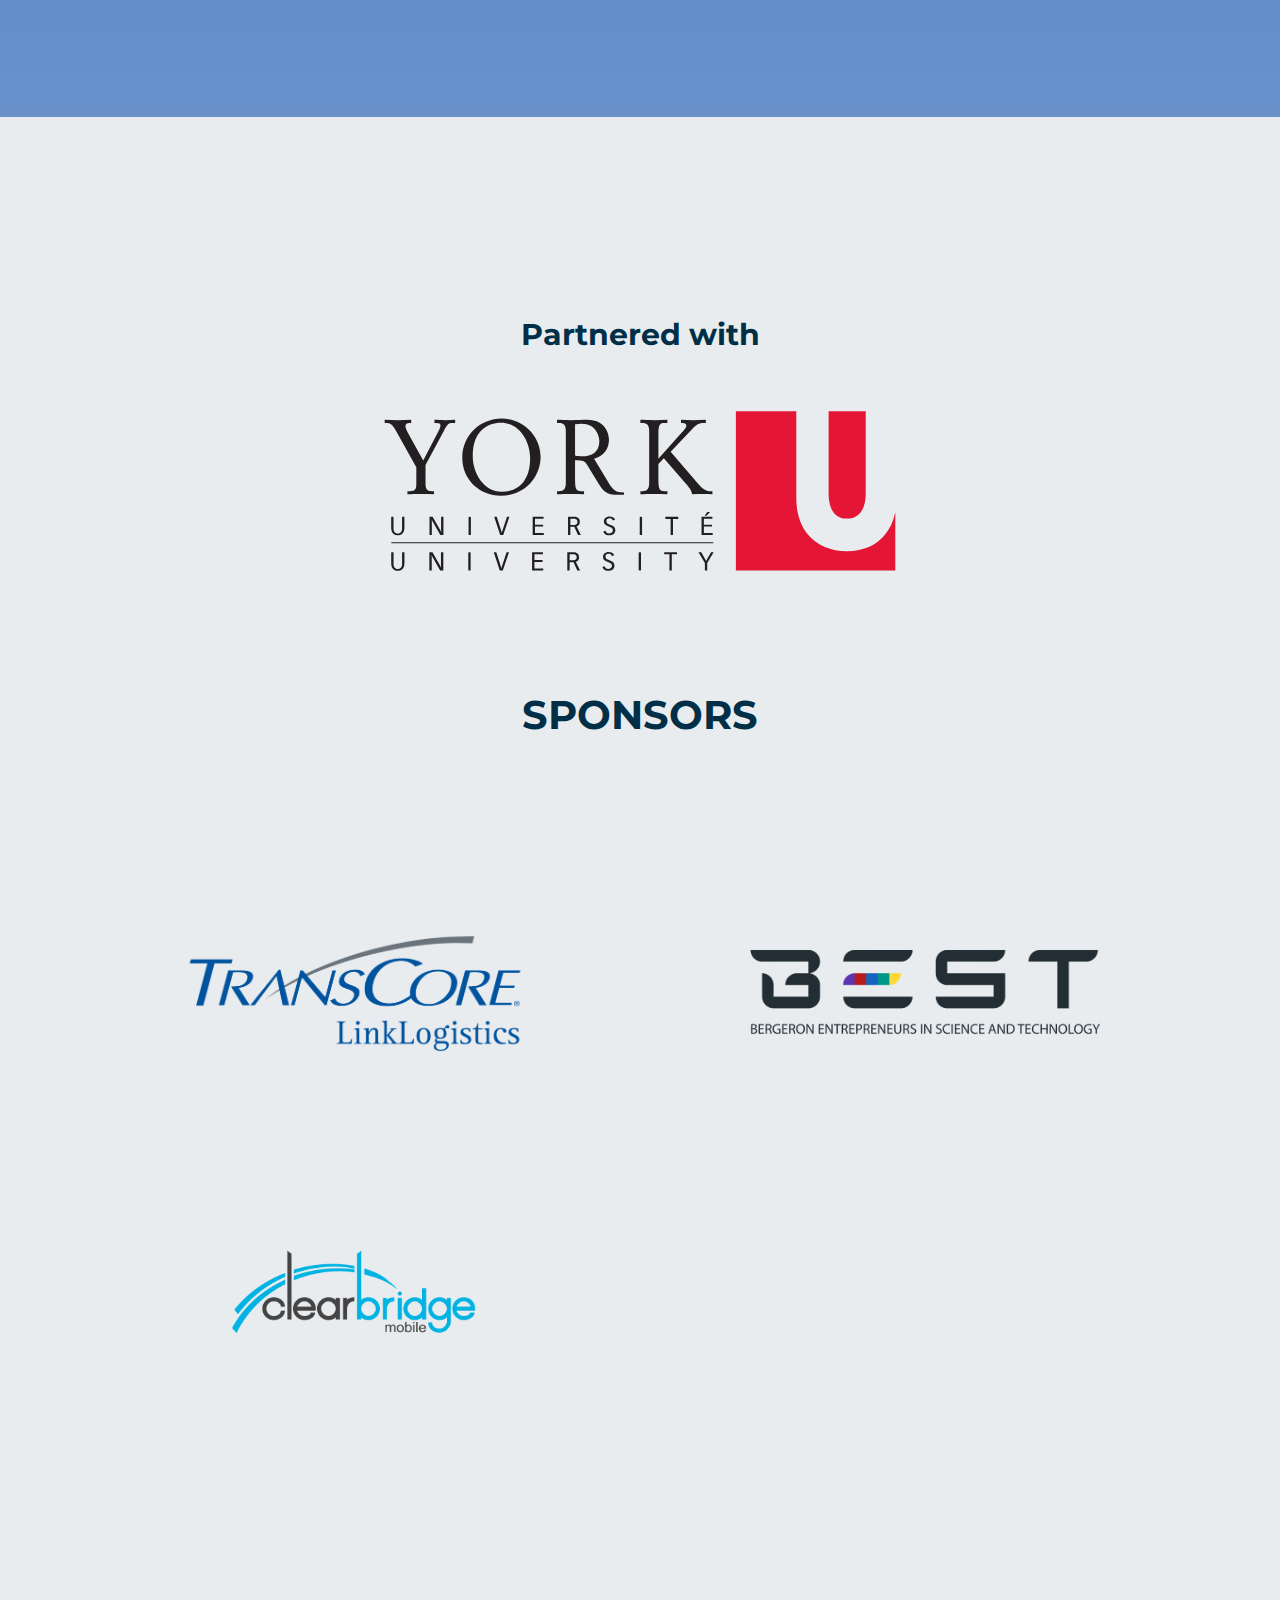
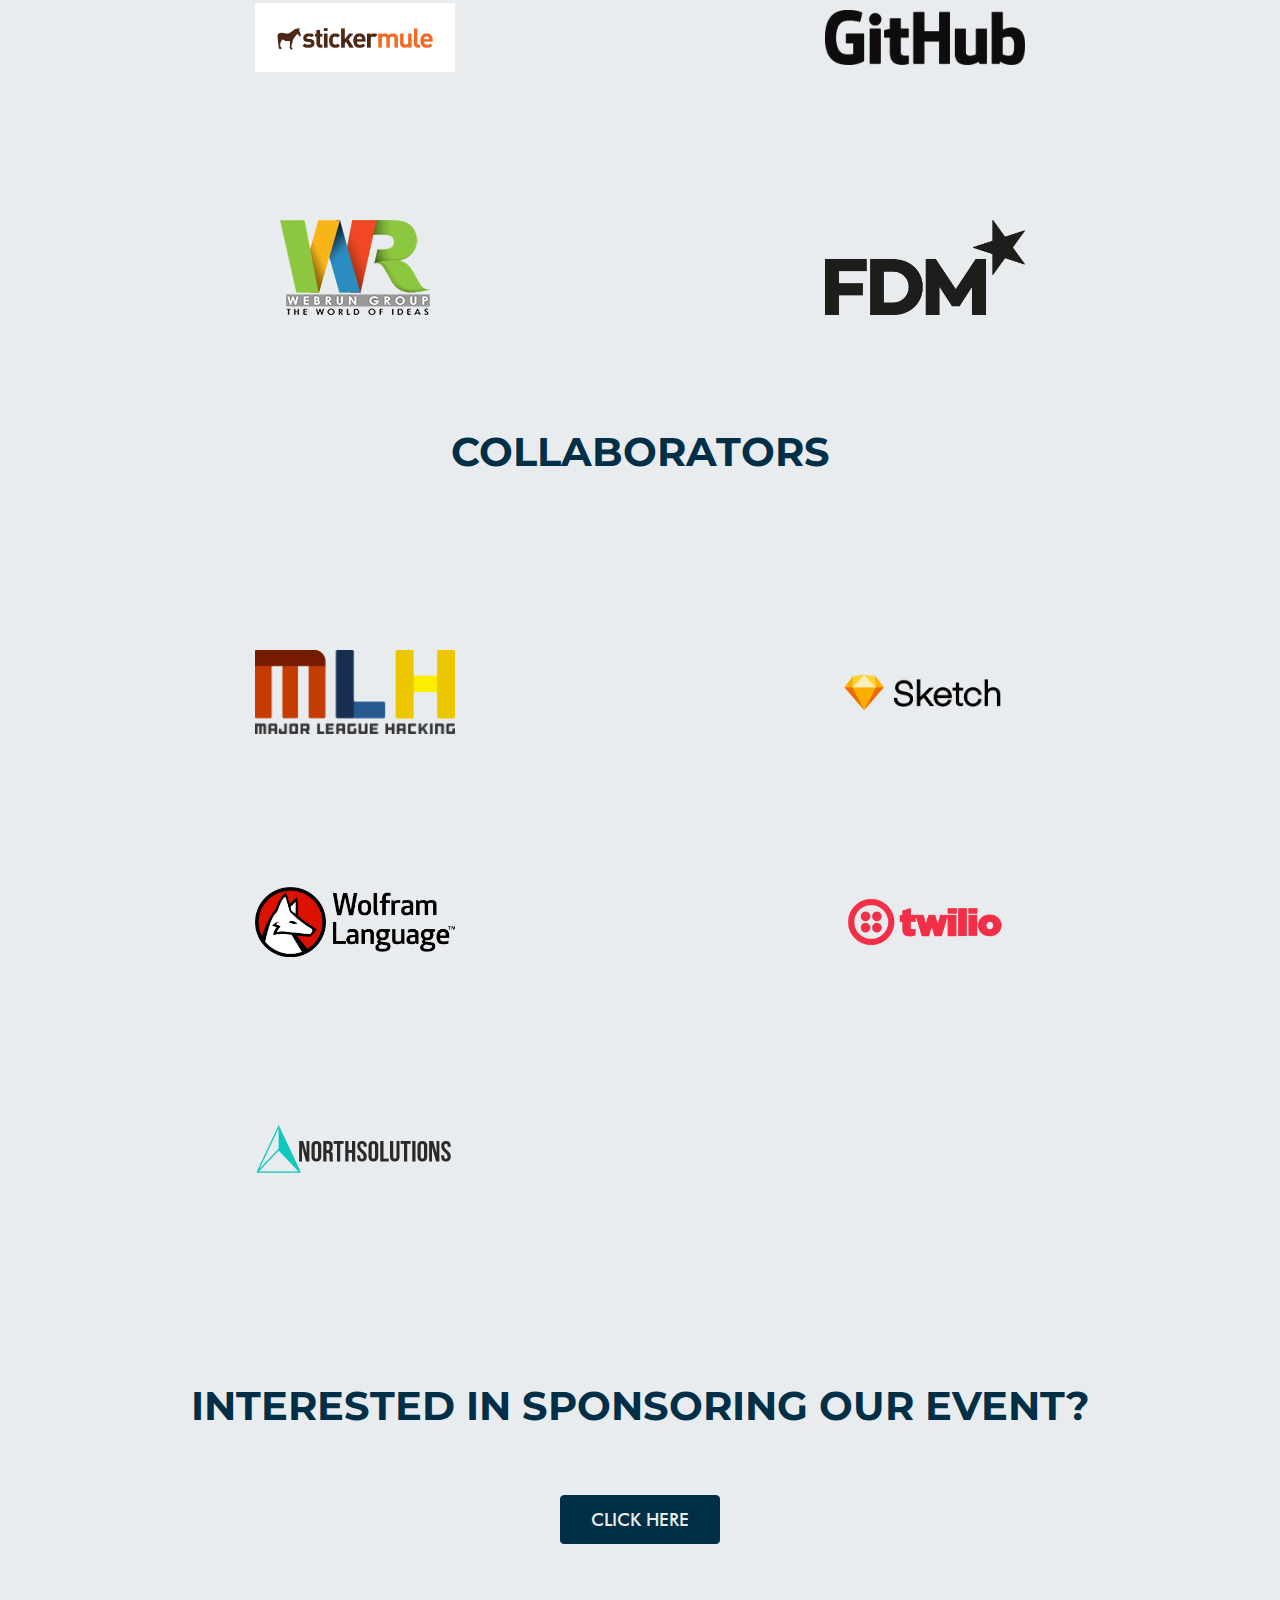
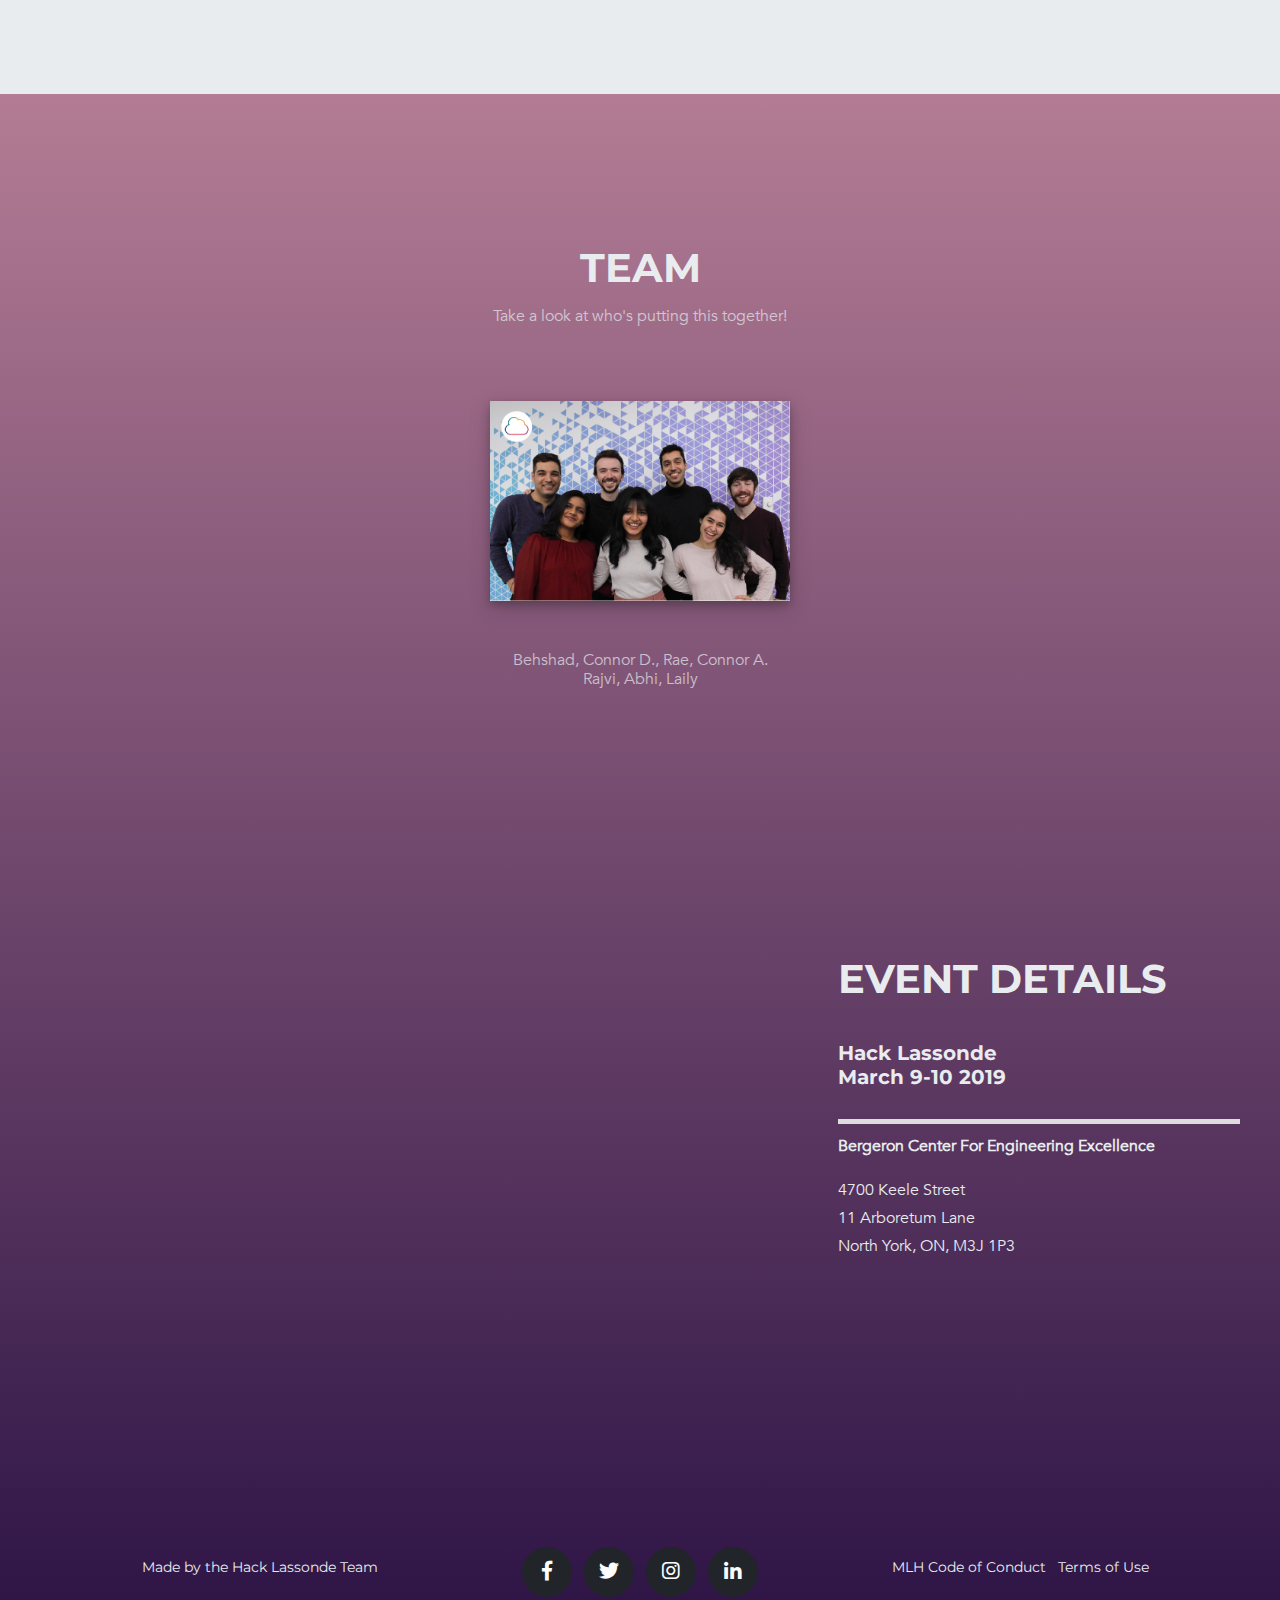
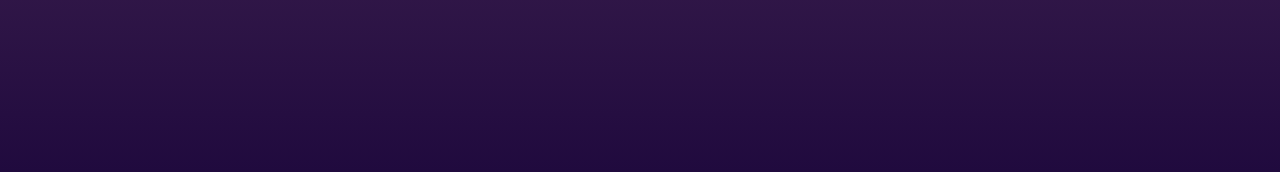
==== commit 6330f298: "Fixed image sizing" ====
--- a/index.html
+++ b/index.html
@@ -64,7 +64,8 @@
     
     <div class="container">
       <div class="intro-text">
-        <img class="header-cloud" src="./img/cloud_opaque.png" alt="">
+        <!-- <div class="row"><img class="team-pic2 schedule" src="./img/cloud_opaque.png" alt=""></div> -->
+        <div class="row"><div class="col-lg-12"><img class="team-pic2 schedule" src="./img/cloud_opaque.png" /></div></div>
         <div class="intro-heading text-uppercase">Hack Lassonde</div>
         <div class="intro-lead-in">York University, March 9-10</div>
         <div class="row">
@@ -152,7 +153,7 @@
           <h2 class="section-heading text-uppercase">Schedule</h2>
         </div>
       </div>
-      <div class="row"><img class="team-pic2 schedule" src="img/hackathon-schedule.png" /></div>
+      <div class="row"><div class="col-lg-12"><img class="team-pic2 schedule" src="img/hackathon-schedule.png" /></div></div>
       
     </div>
 
@@ -166,7 +167,7 @@
       </div>
       <div class="row">
         <div class="col-lg-6">
-          <img class="node-img" src="./img/node_graphic.png" alt="">
+          <img class="header-cloud" src="./img/node_graphic.png" alt="">
         </div>
         <div class="col-lg-6 align-self-center">
           <p class="about-text">
@@ -727,4 +728,4 @@
   <script src="js/star-script.js"></script>
 </body>
 
-</html>+</html>
--- a/css/agency.css
+++ b/css/agency.css
@@ -774,6 +774,7 @@
   margin-bottom: 50px;
   max-width: 100%;
   flex-grow: 1;
+  max-height: 200px;
 }
 
 .row .row {
@@ -839,6 +840,7 @@
 .schedule {
   padding: 20px;
   border-radius: 100px;
+  max-width: 100%;
 }
 
 
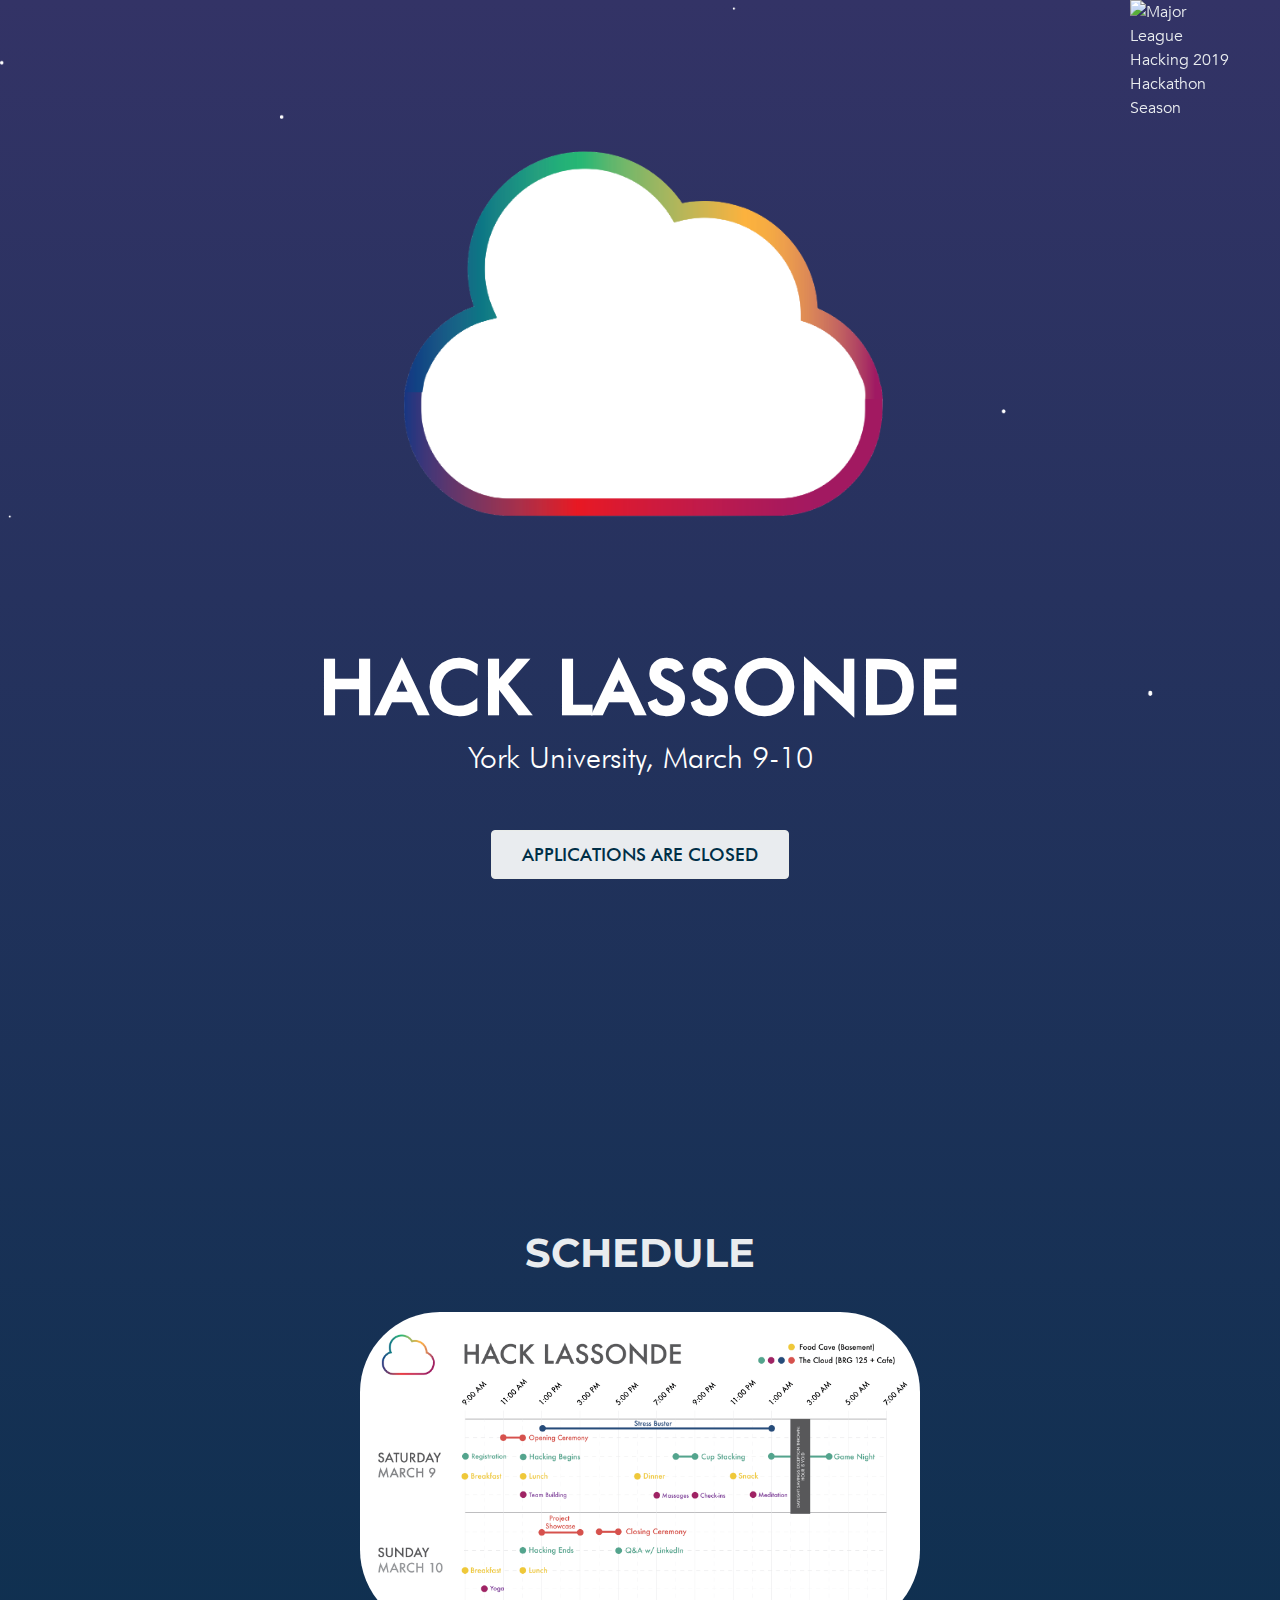
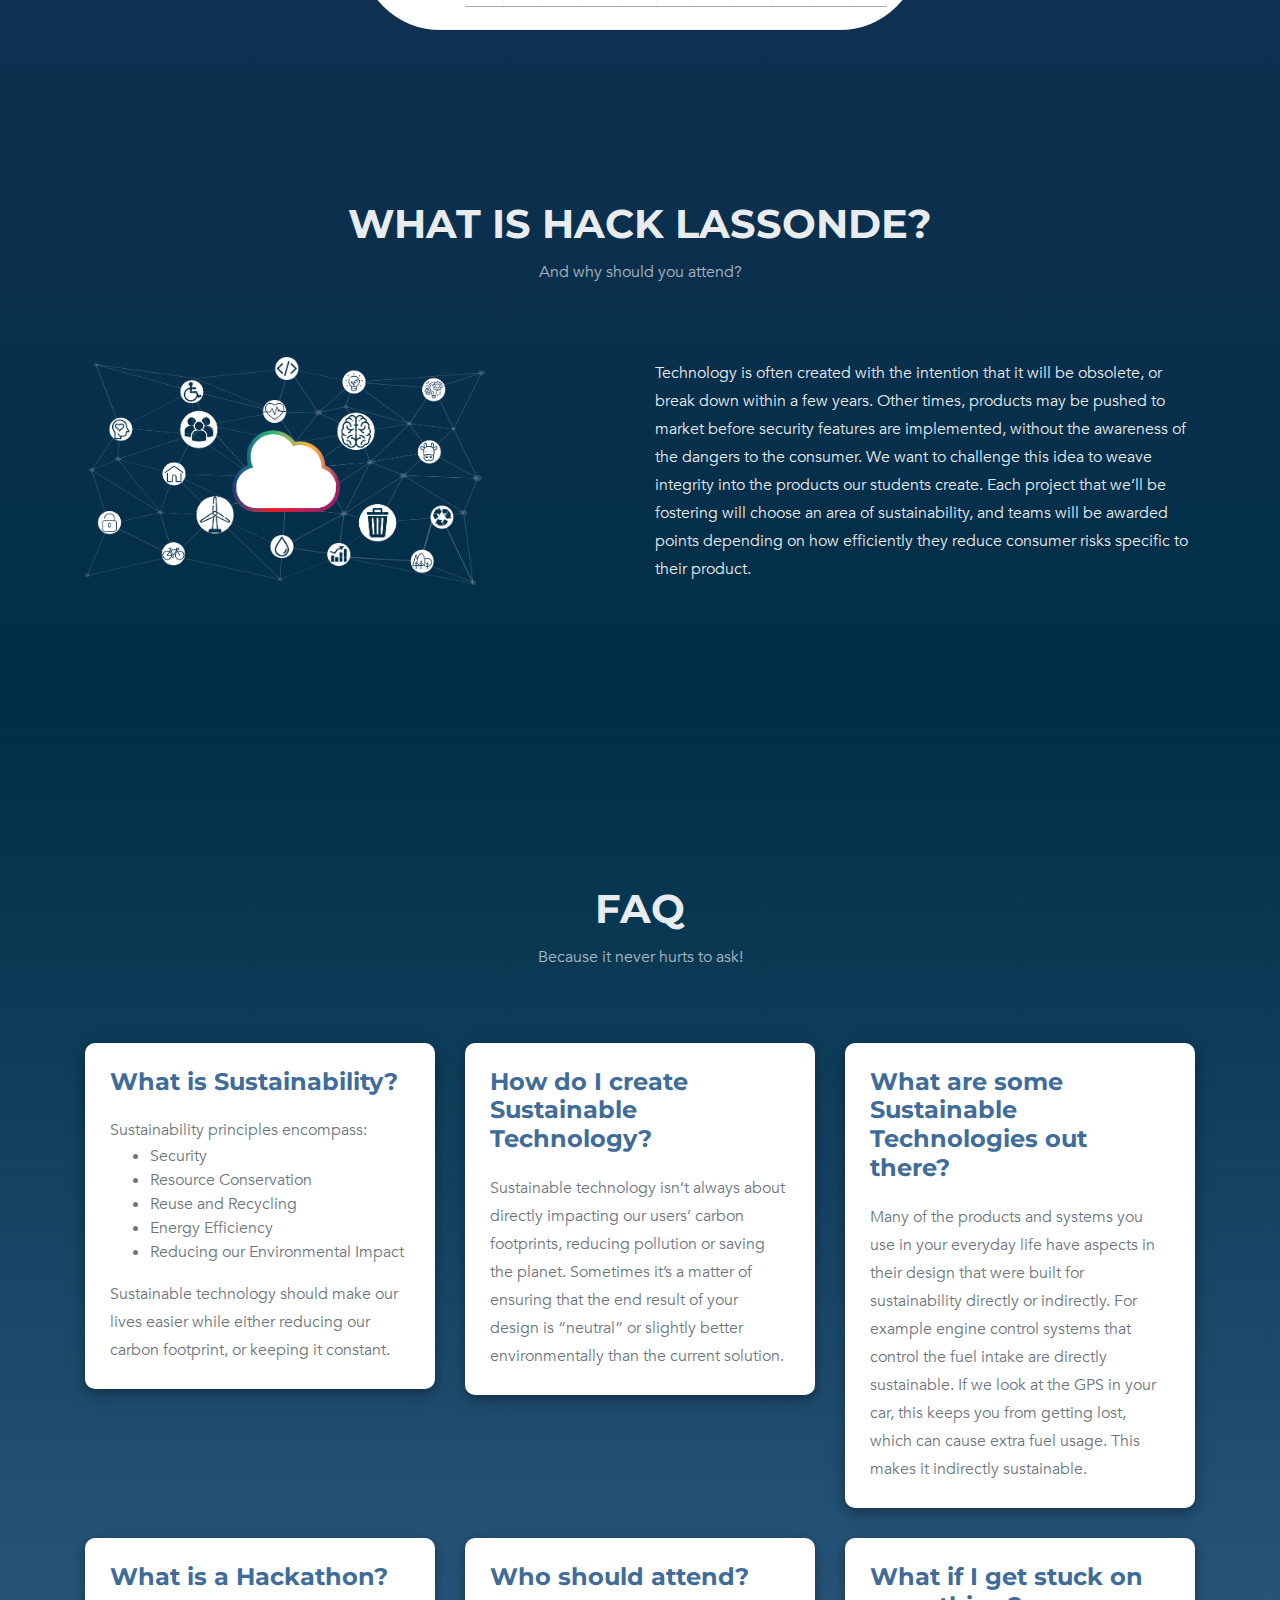
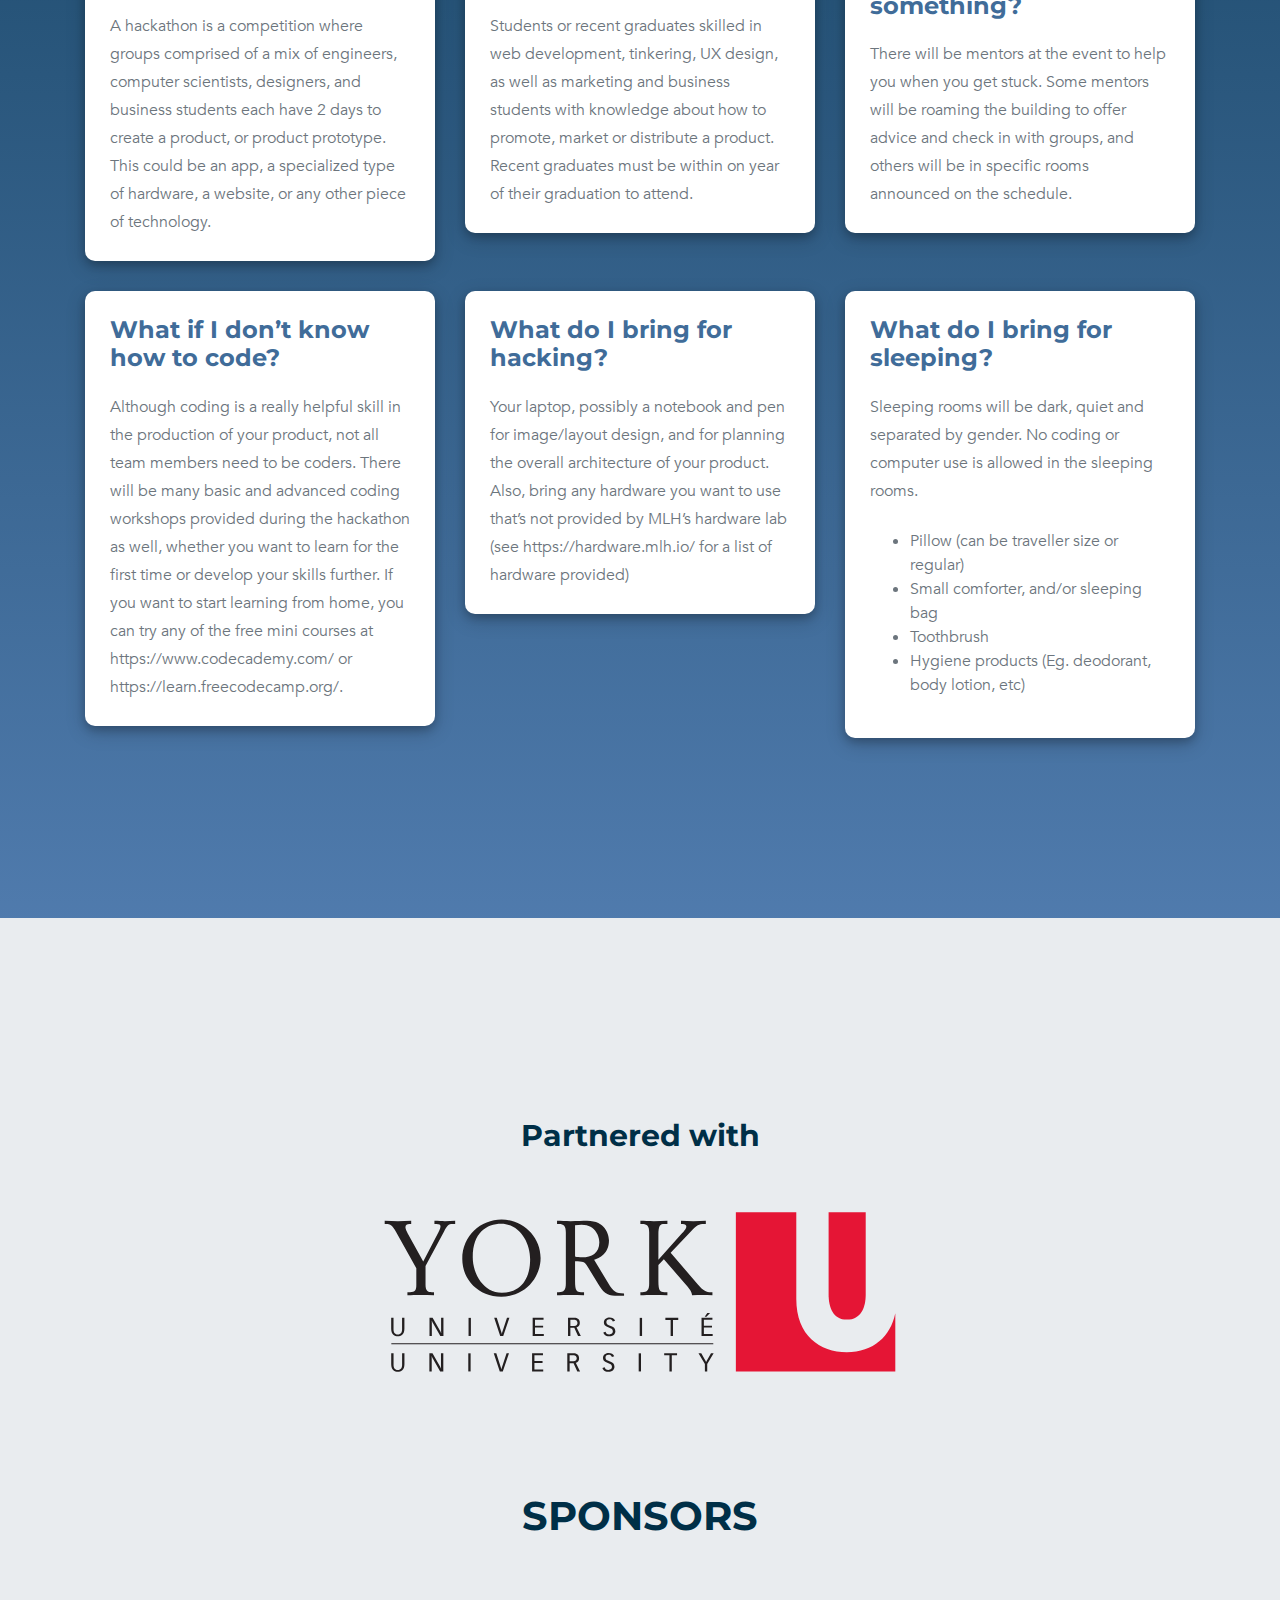
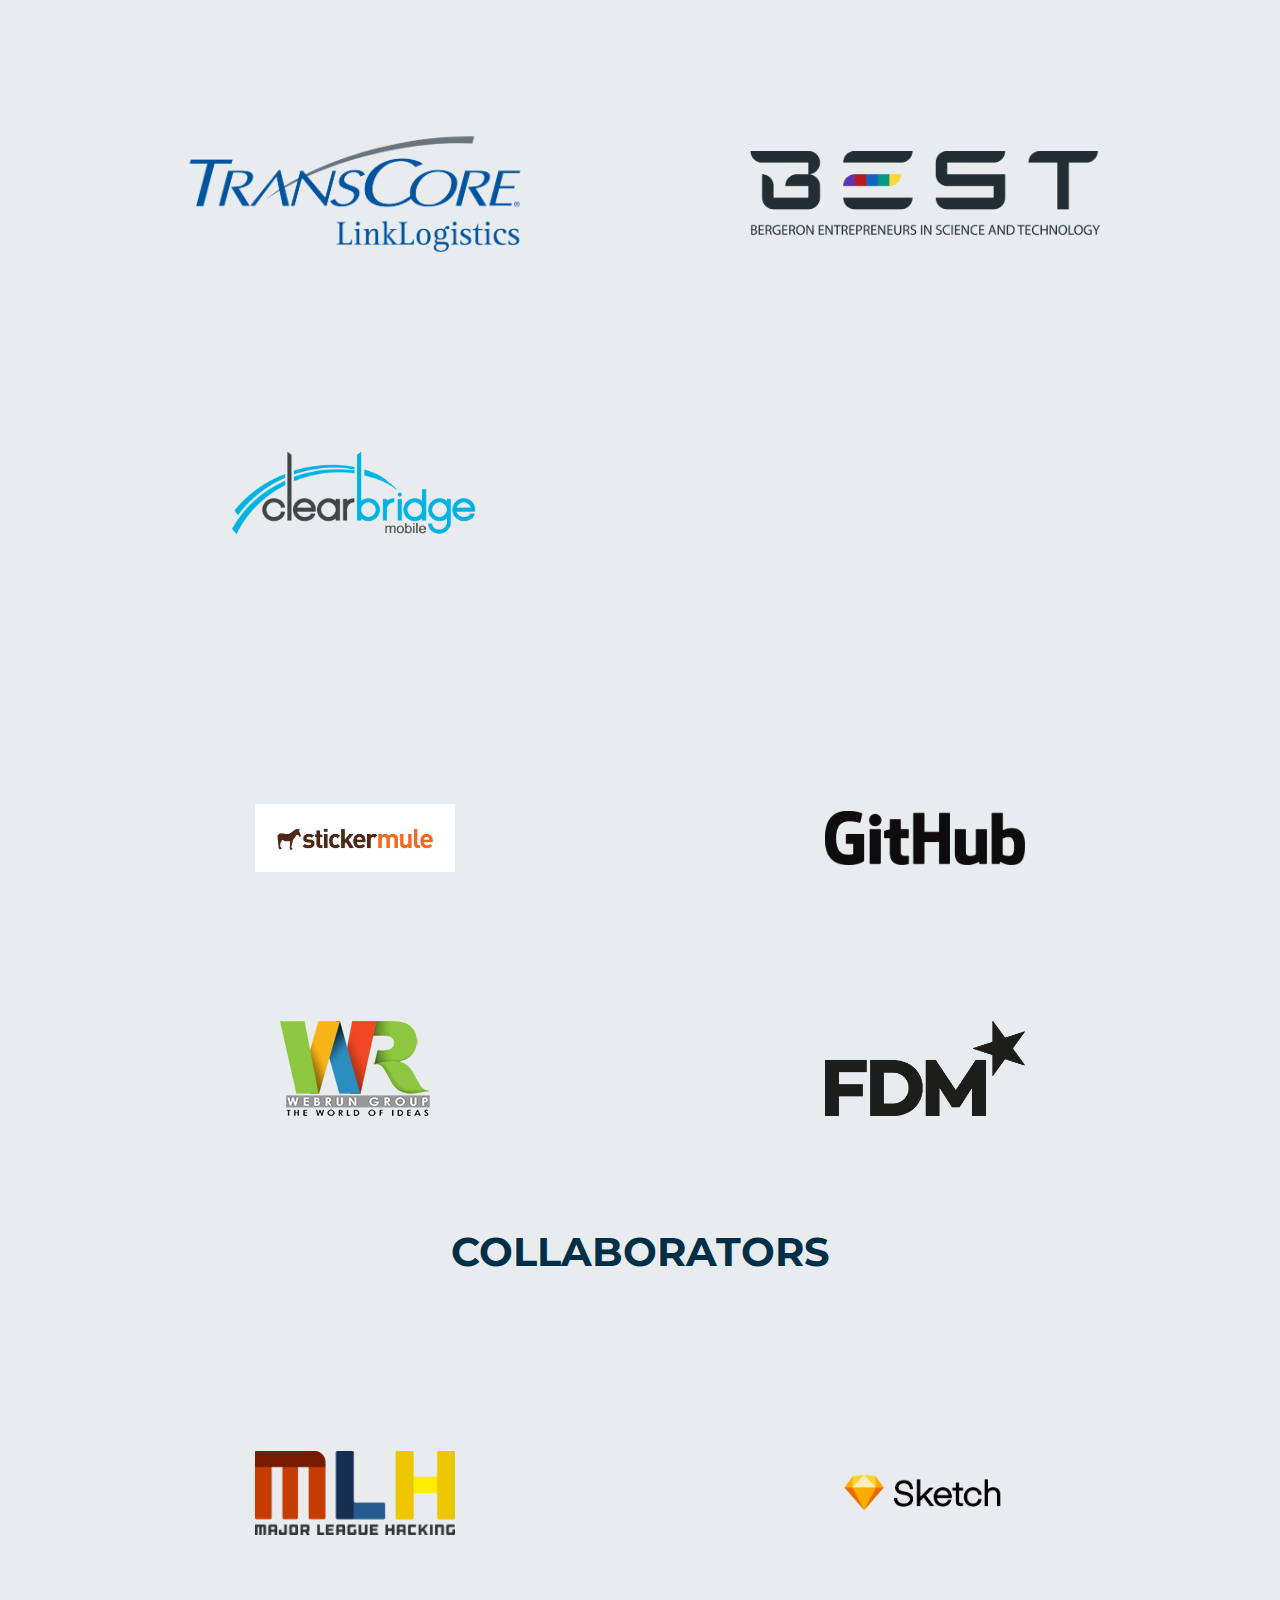
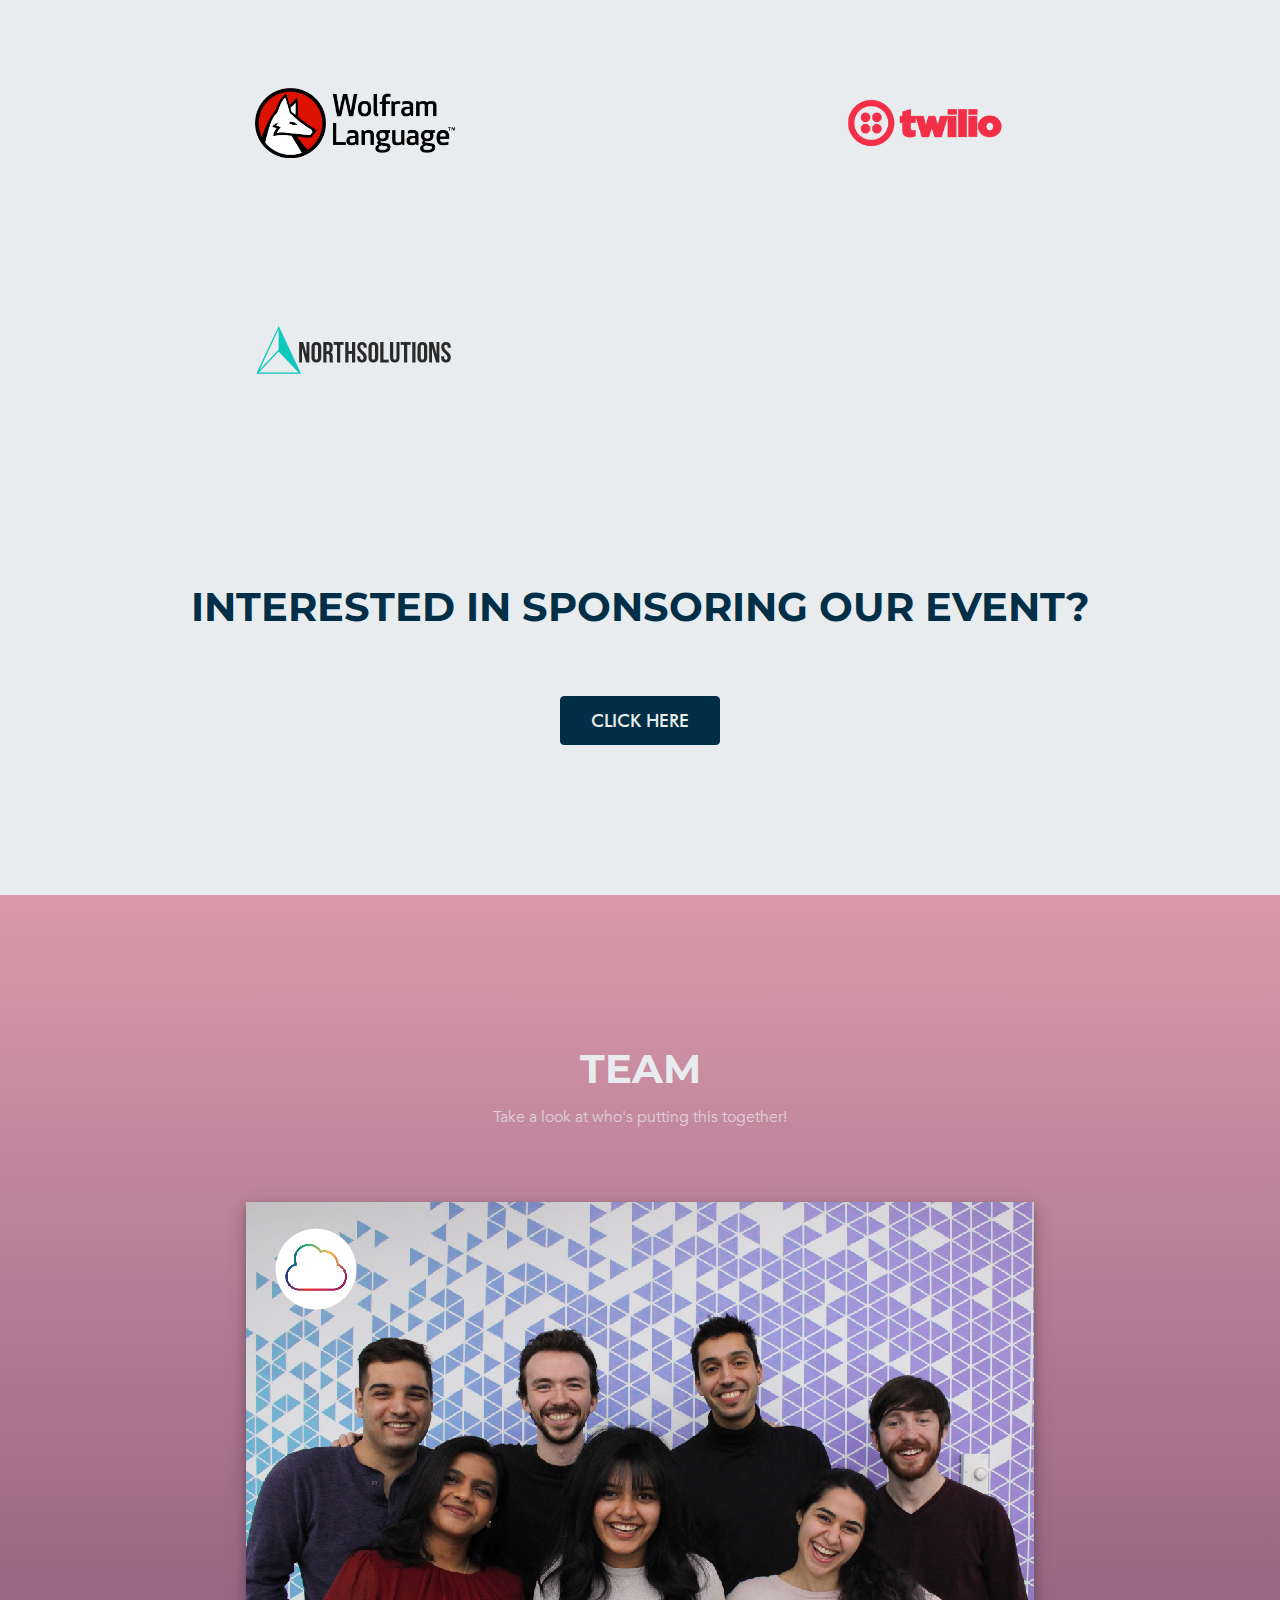
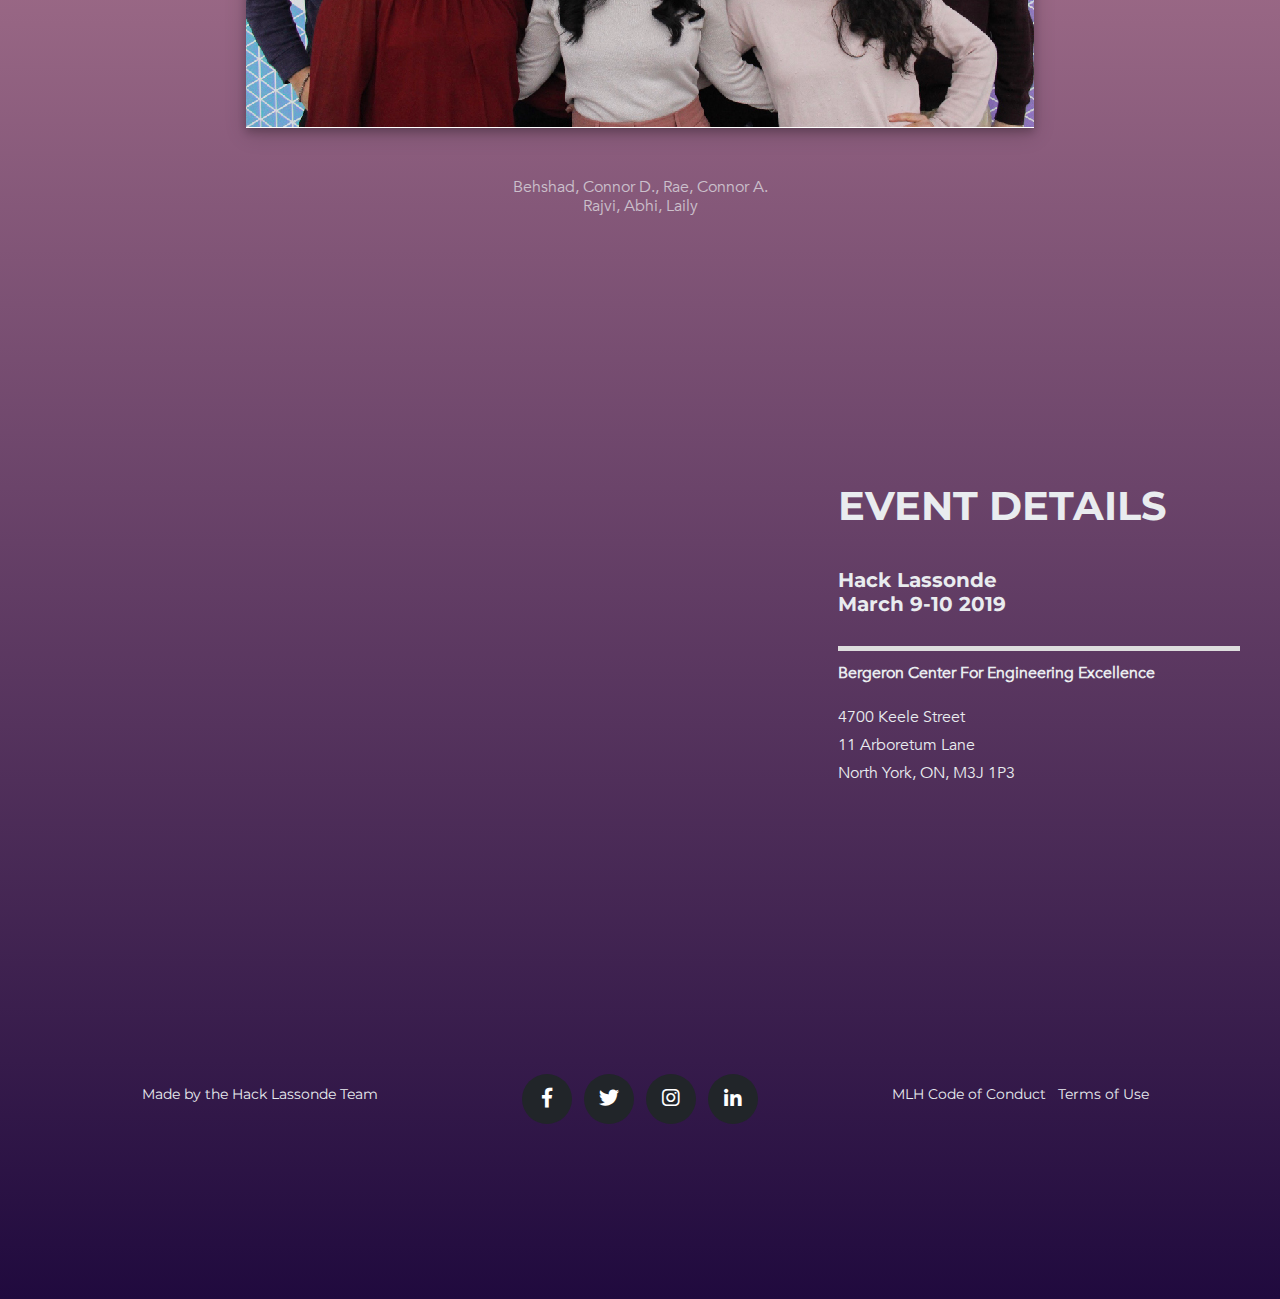
==== commit 4b4909e4: "Fixed image sizing" ====
--- a/index.html
+++ b/index.html
@@ -153,7 +153,7 @@
           <h2 class="section-heading text-uppercase">Schedule</h2>
         </div>
       </div>
-      <div class="row"><div class="col-lg-12"><img class="team-pic2 schedule" src="img/hackathon-schedule.png" /></div></div>
+      <div class="row"><div class="col-lg-12" style="text-align: center;"><img class="schedule" src="img/hackathon-schedule.png" /></div></div>
       
     </div>
 
--- a/css/agency.css
+++ b/css/agency.css
@@ -774,7 +774,6 @@
   margin-bottom: 50px;
   max-width: 100%;
   flex-grow: 1;
-  max-height: 200px;
 }
 
 .row .row {
@@ -841,6 +840,8 @@
   padding: 20px;
   border-radius: 100px;
   max-width: 100%;
+  width: 600px;
+  margin: 0 auto;
 }
 
 
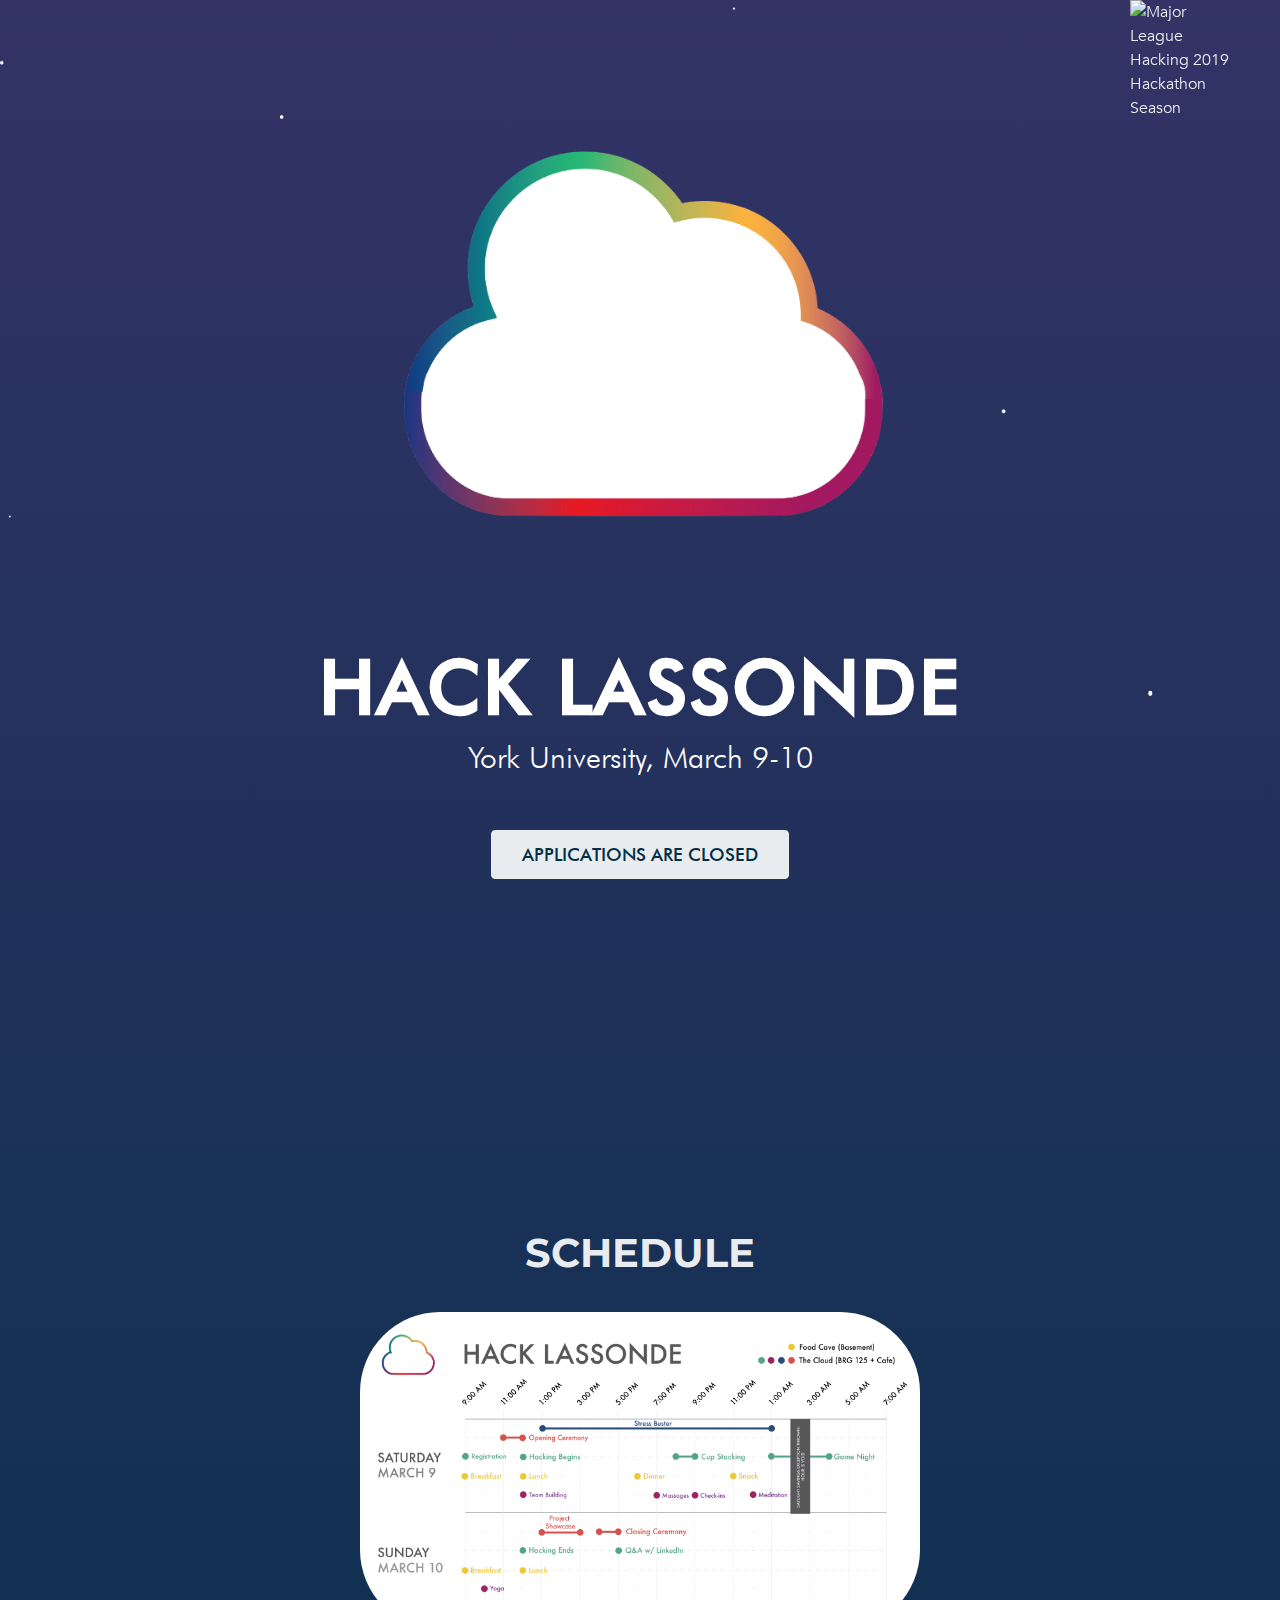
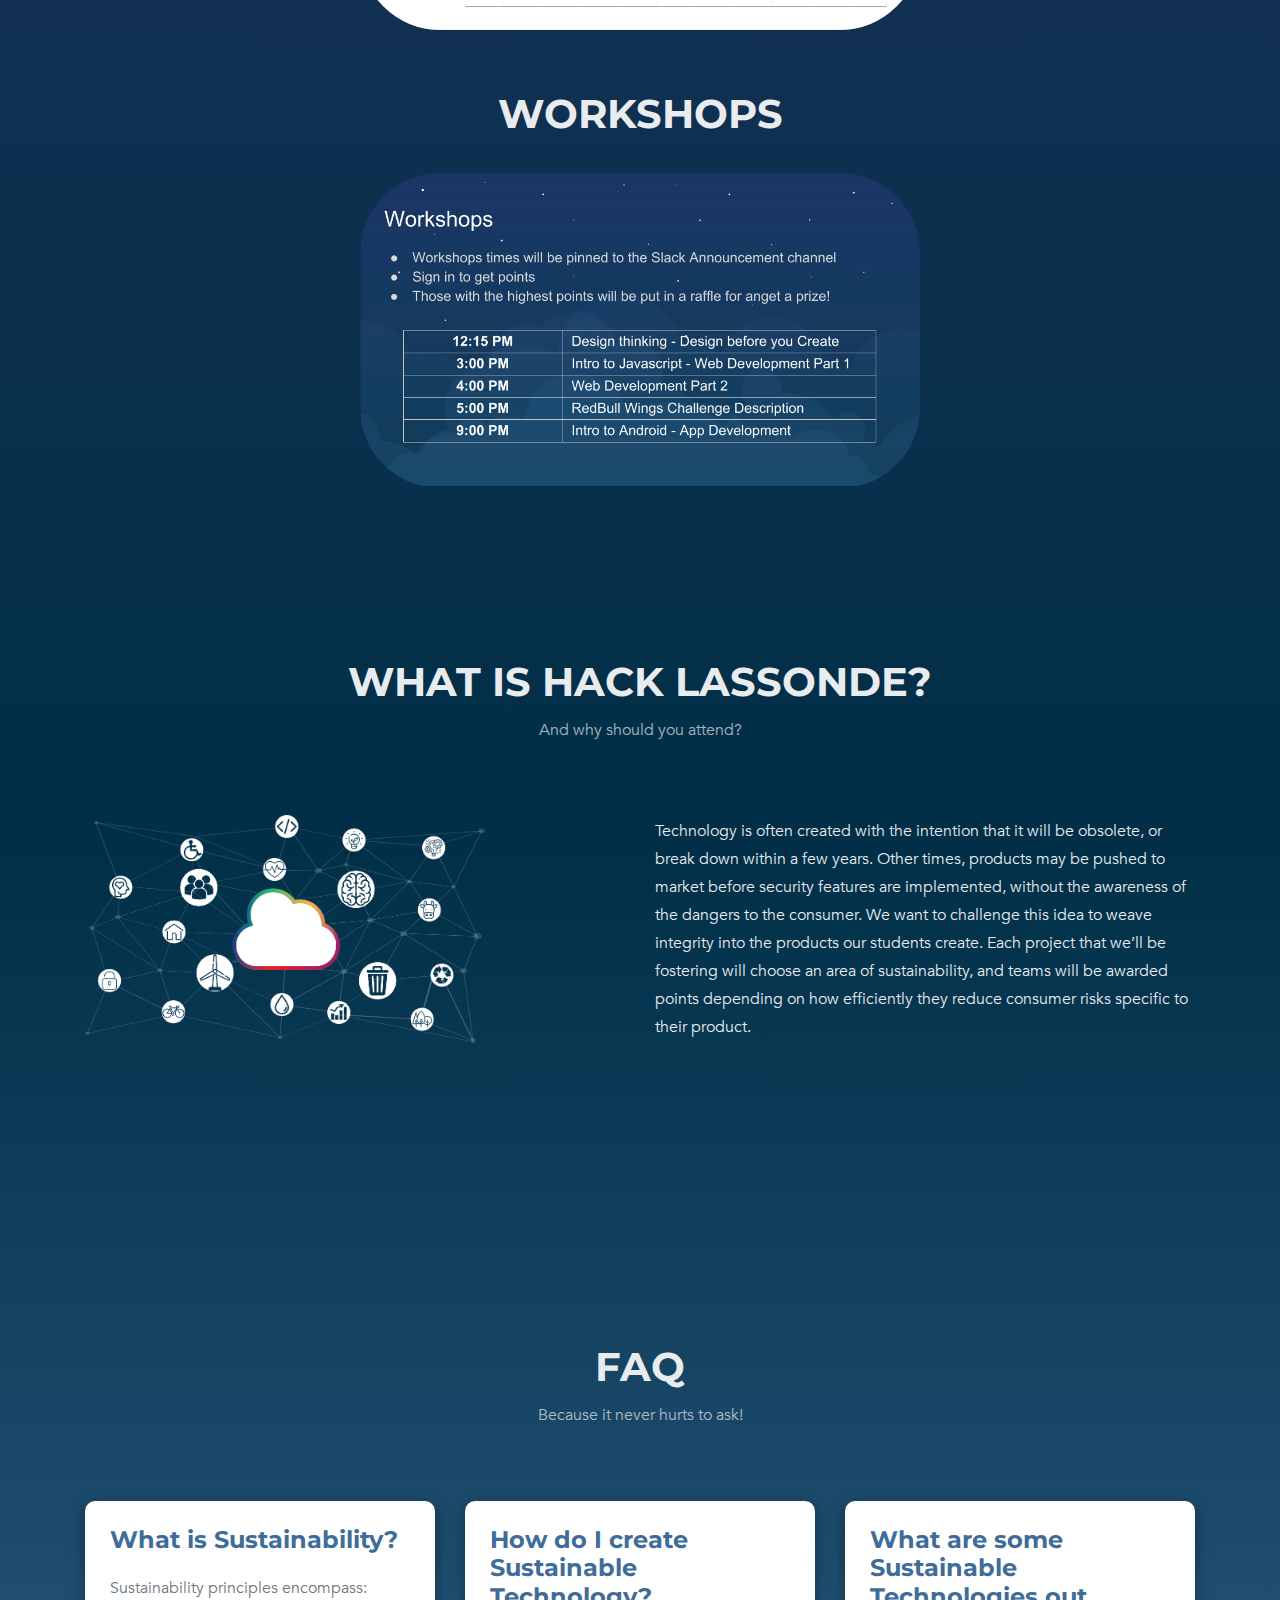
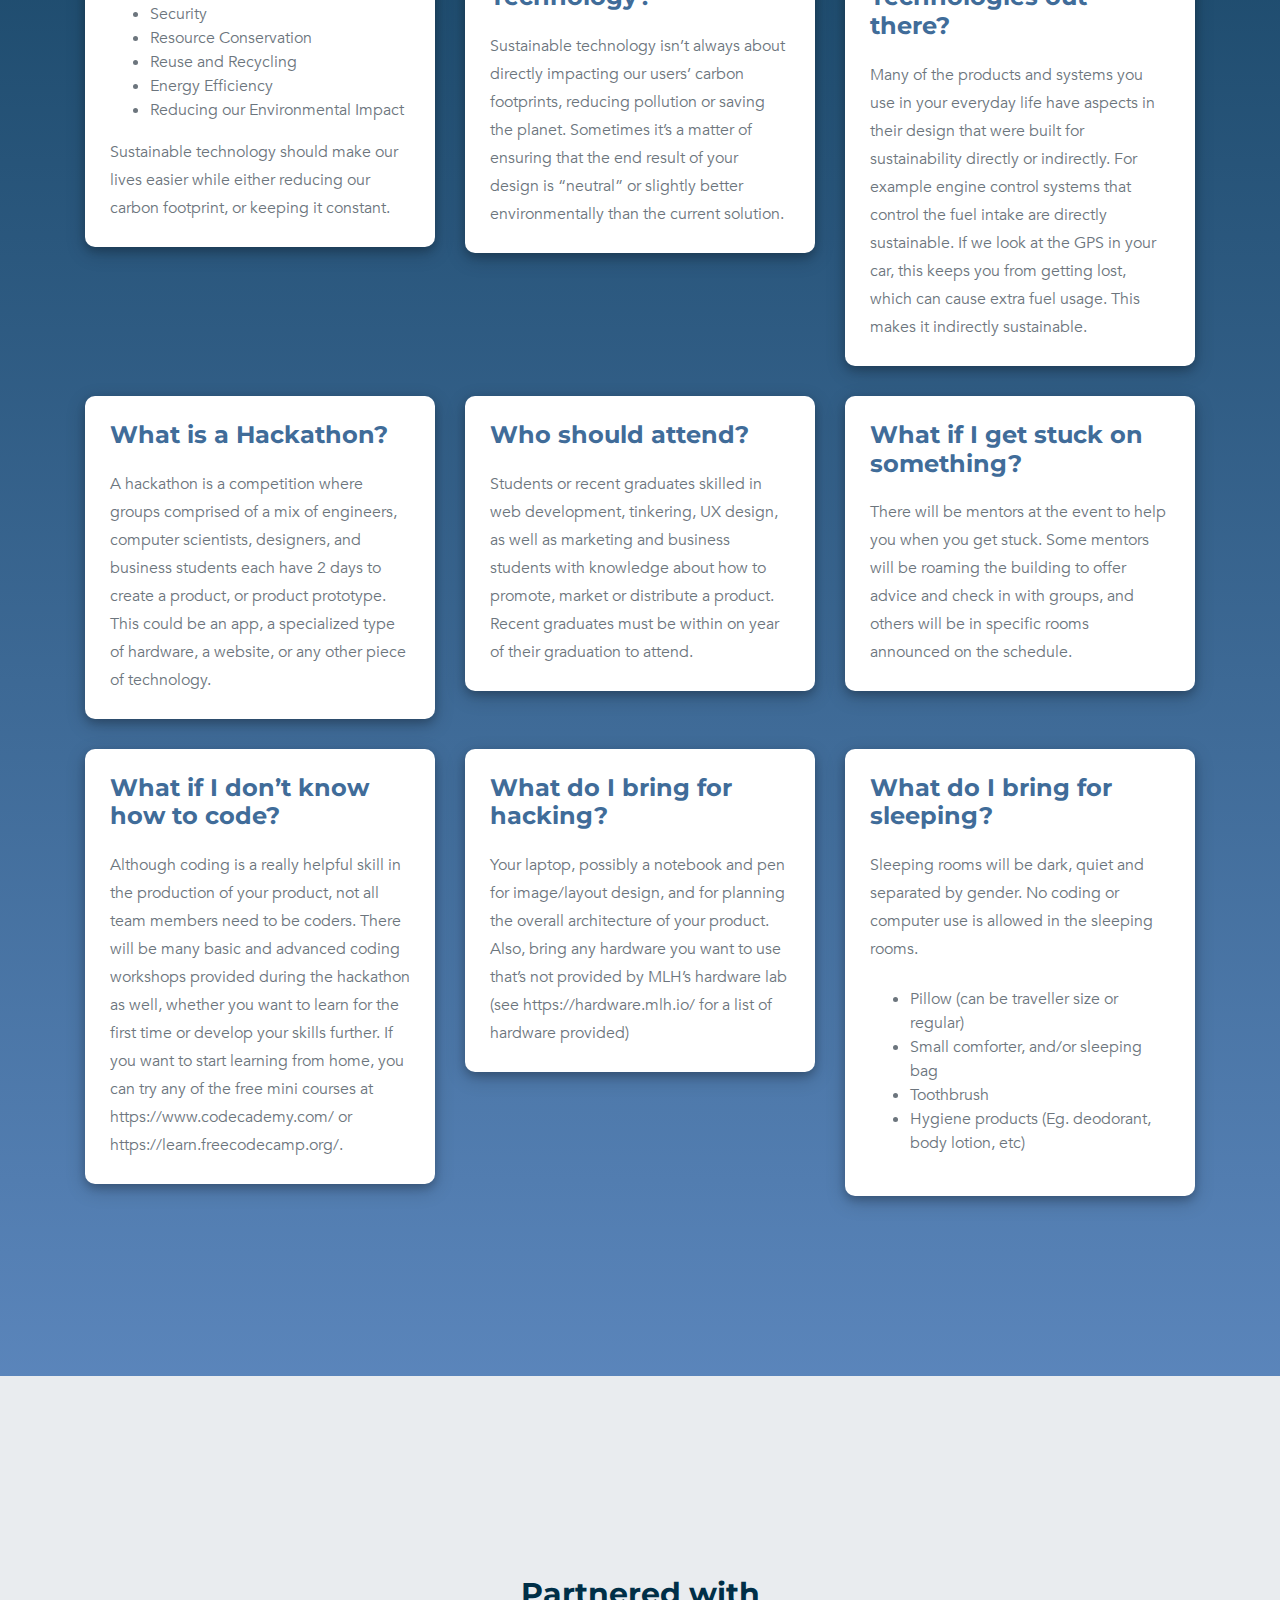
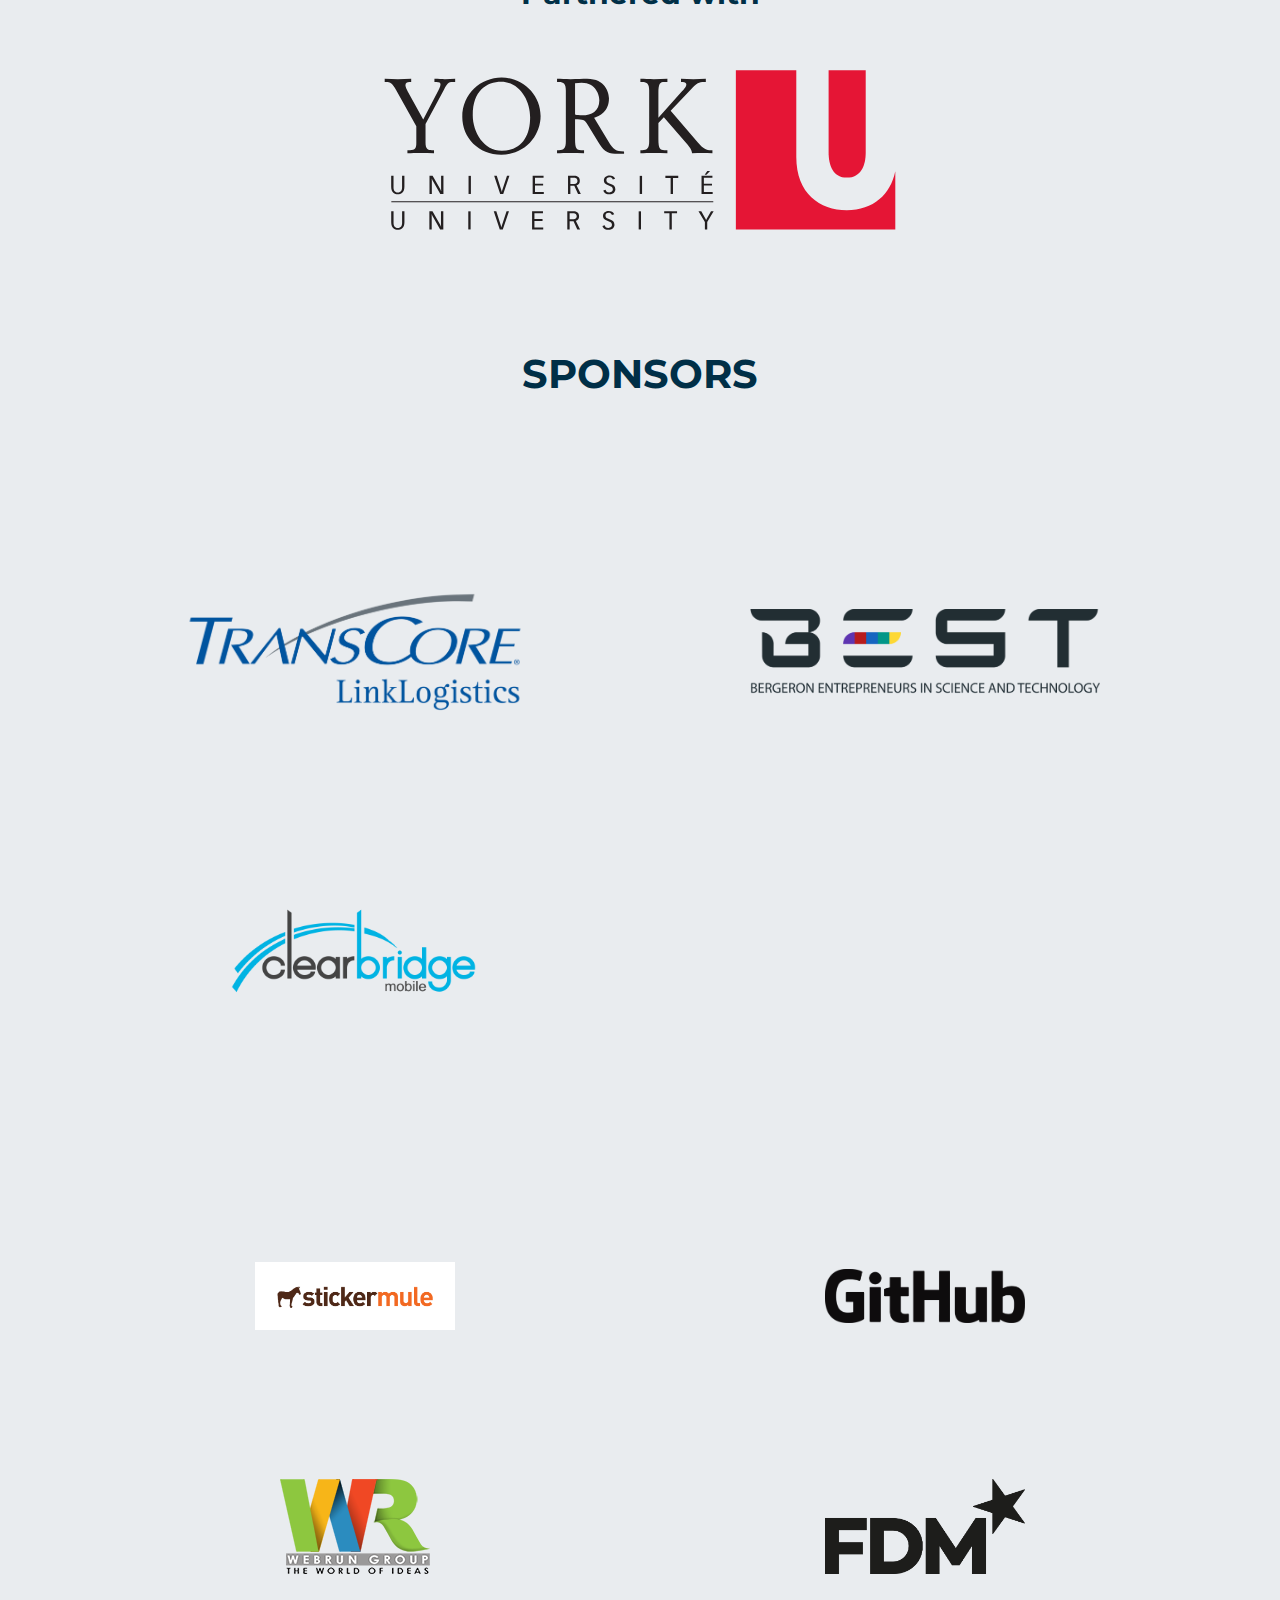
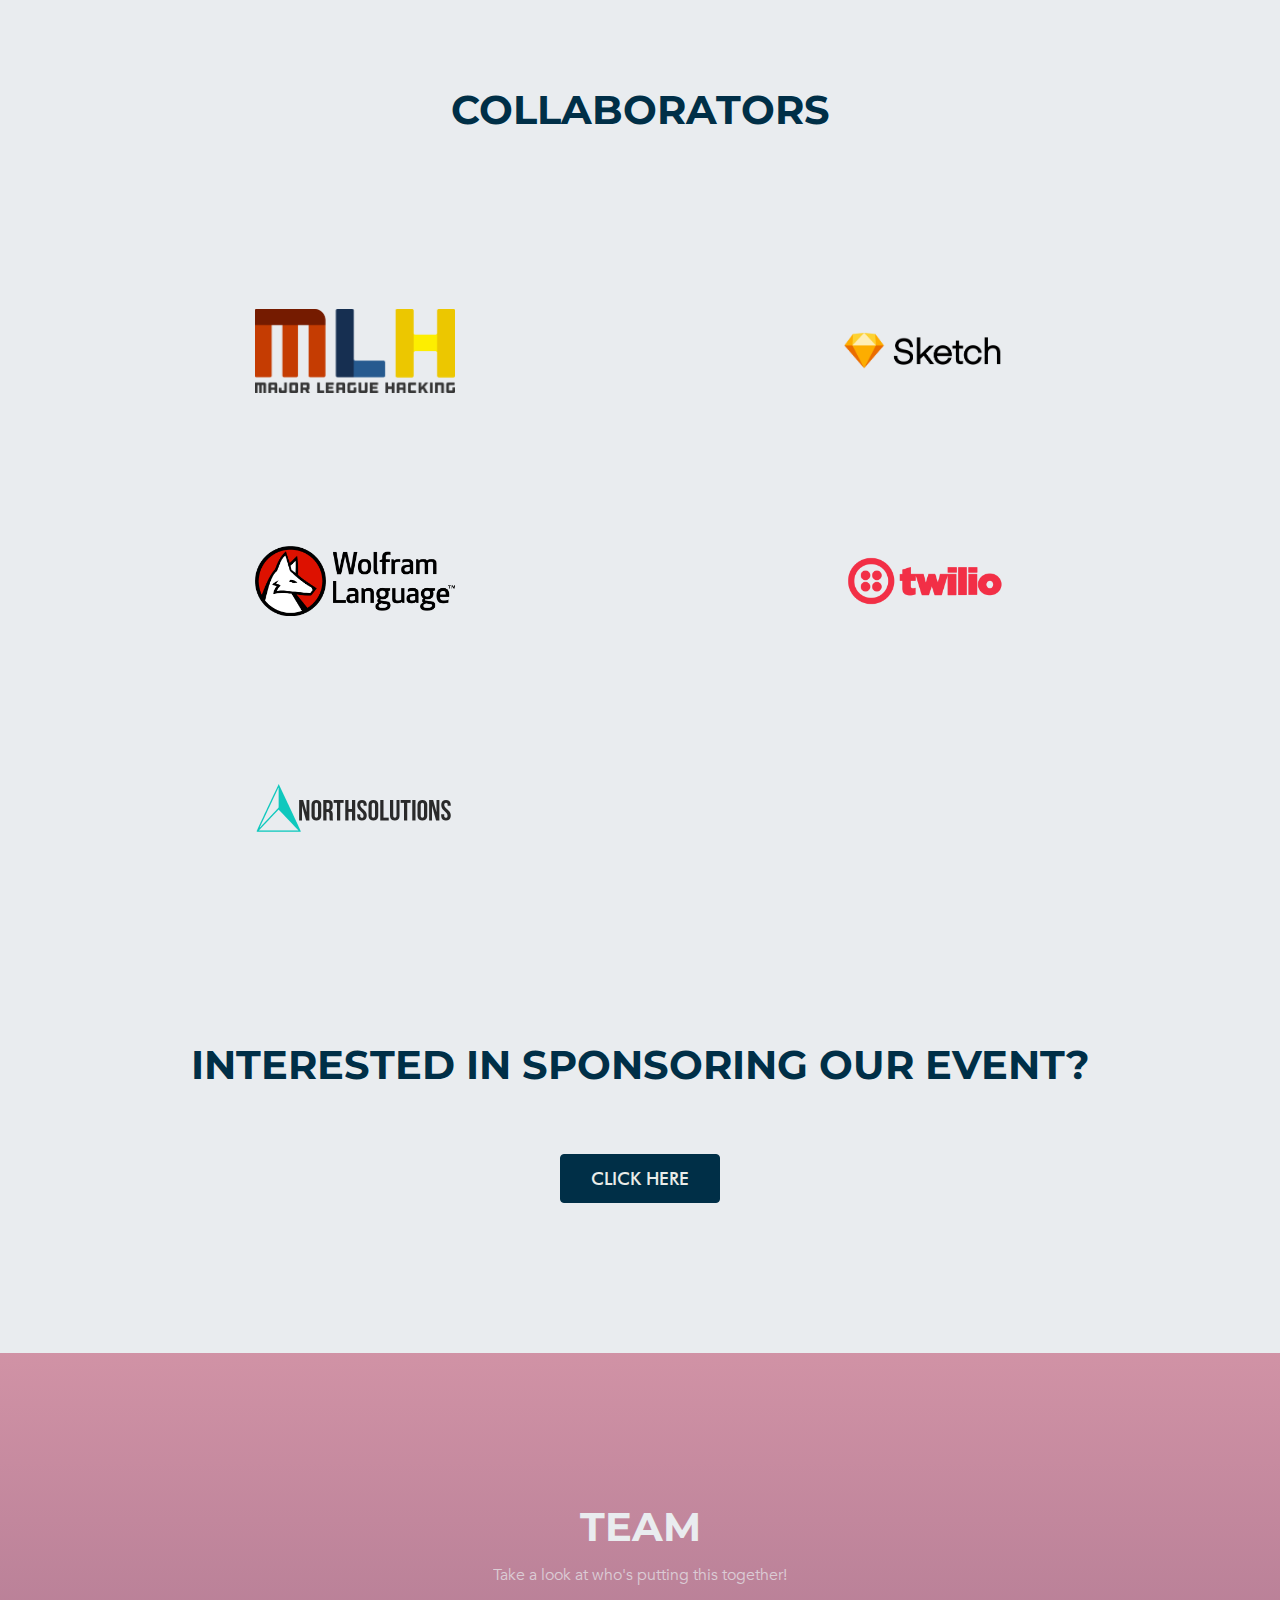
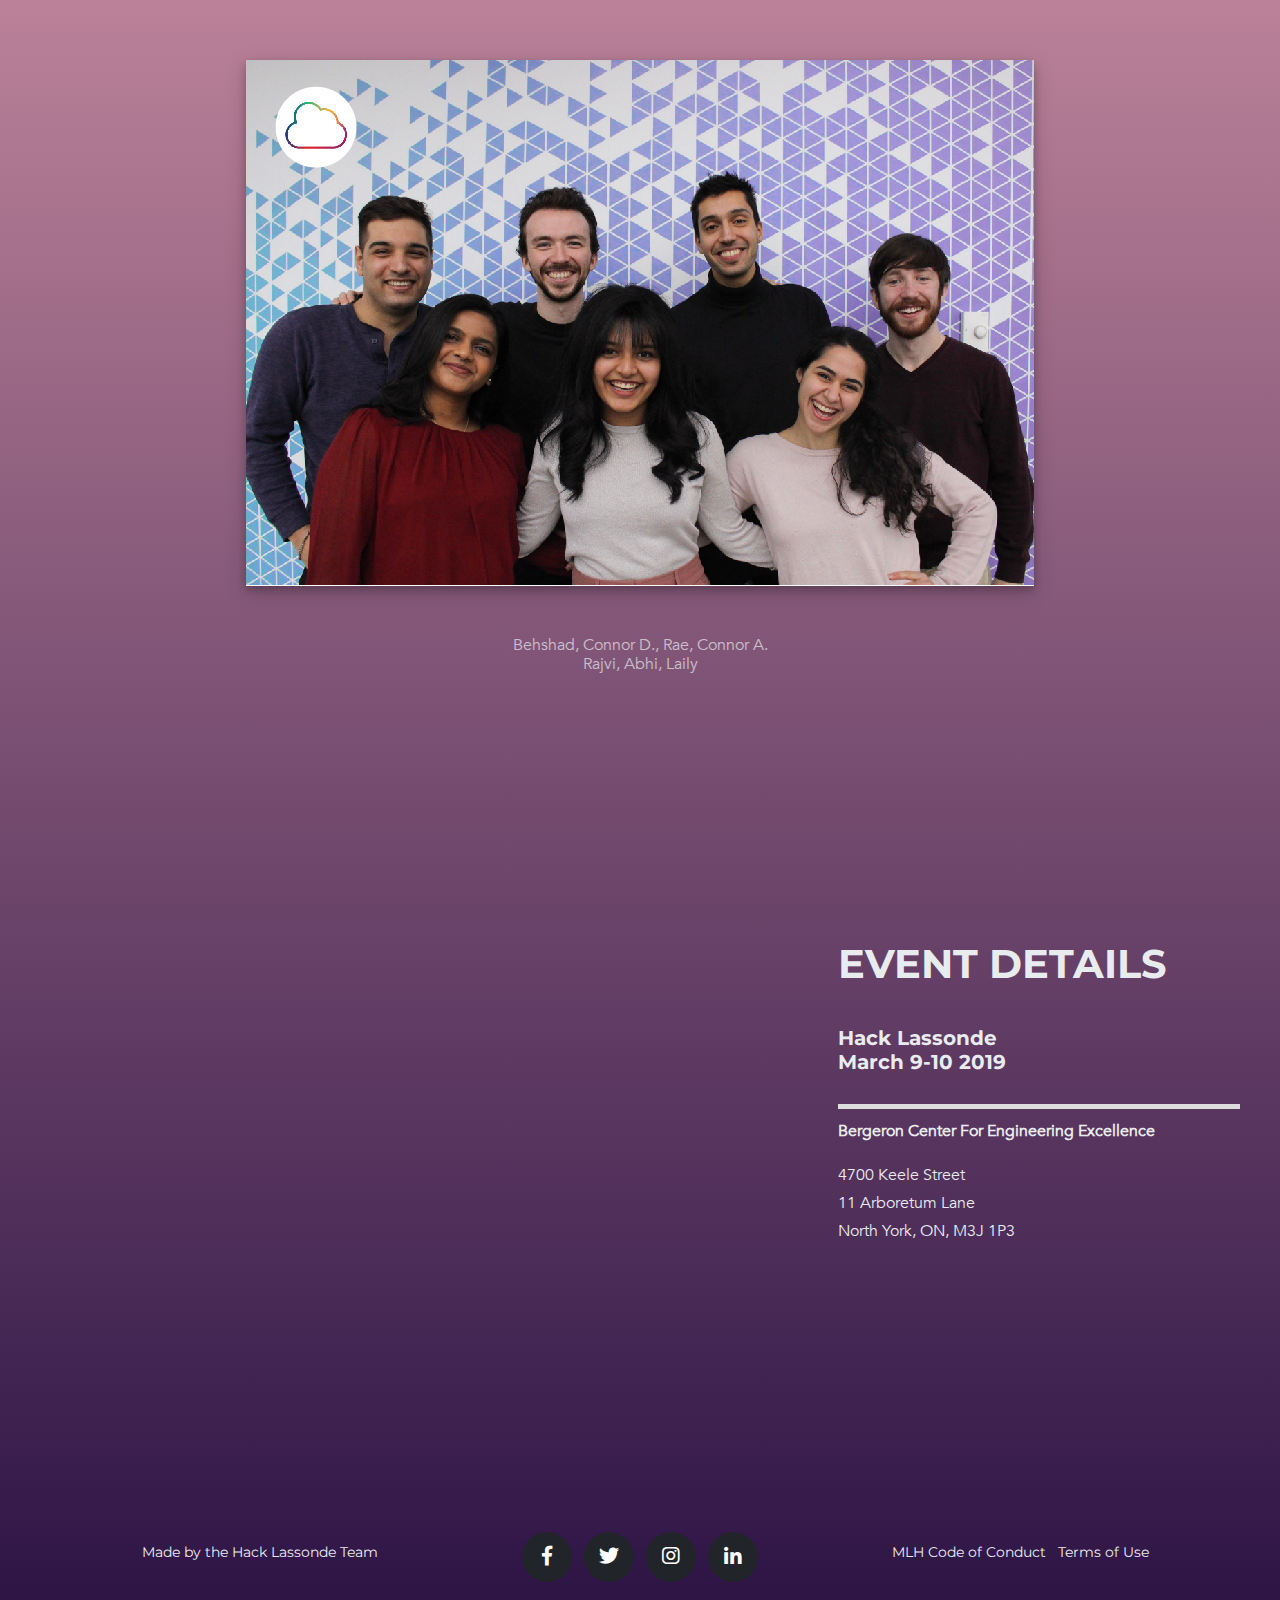
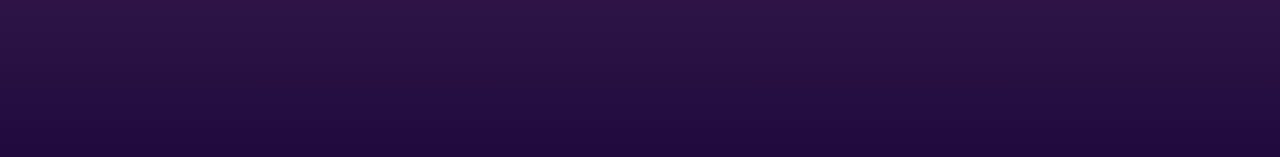
==== commit 9274497c: "Added workshops" ====
--- a/index.html
+++ b/index.html
@@ -154,6 +154,13 @@
         </div>
       </div>
       <div class="row"><div class="col-lg-12" style="text-align: center;"><img class="schedule" src="img/hackathon-schedule.png" /></div></div>
+
+      <div class="row" style="padding-top: 40px;">
+        <div class="col-lg-12 text-center">
+          <h2 class="section-heading text-uppercase">Workshops</h2>
+        </div>
+      </div>
+      <div class="row"><div class="col-lg-12" style="text-align: center;"><img class="schedule" src="img/Opening Ceremony Slides(1).png" /></div></div>
       
     </div>
 
